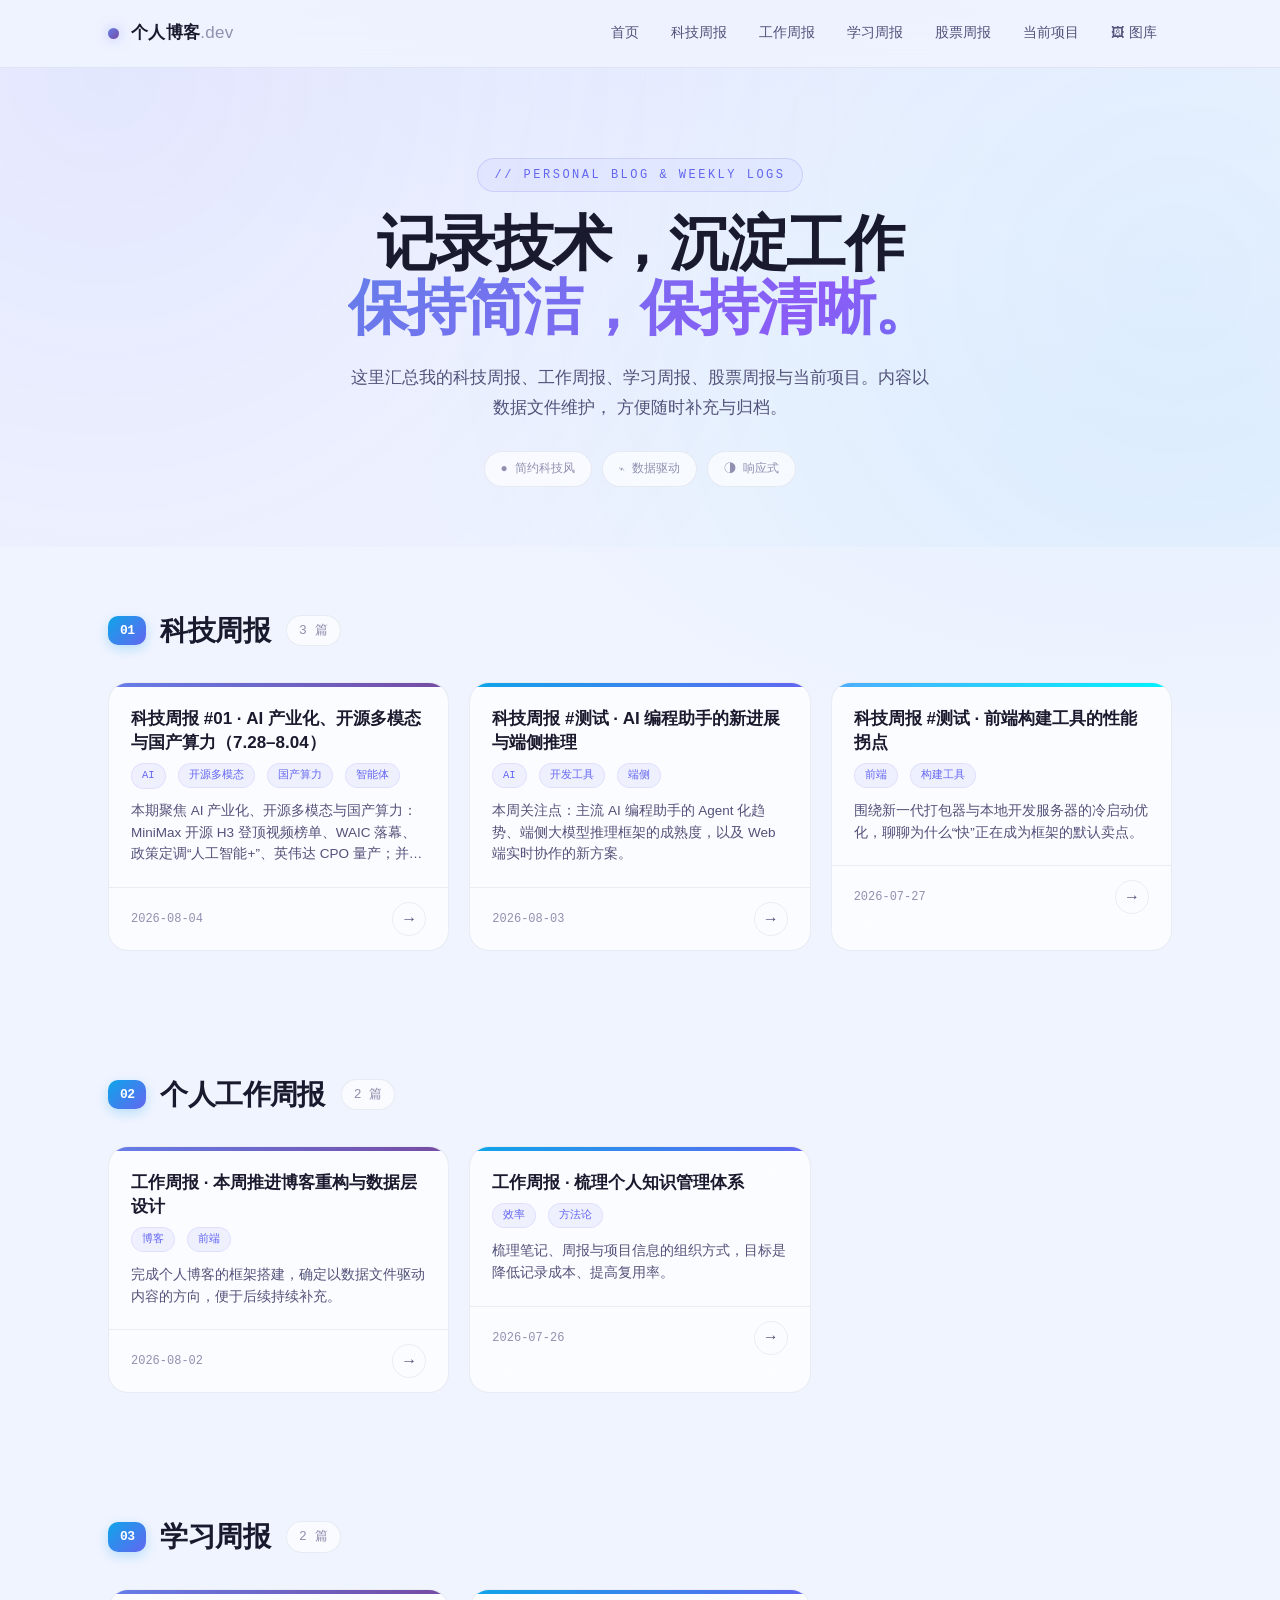
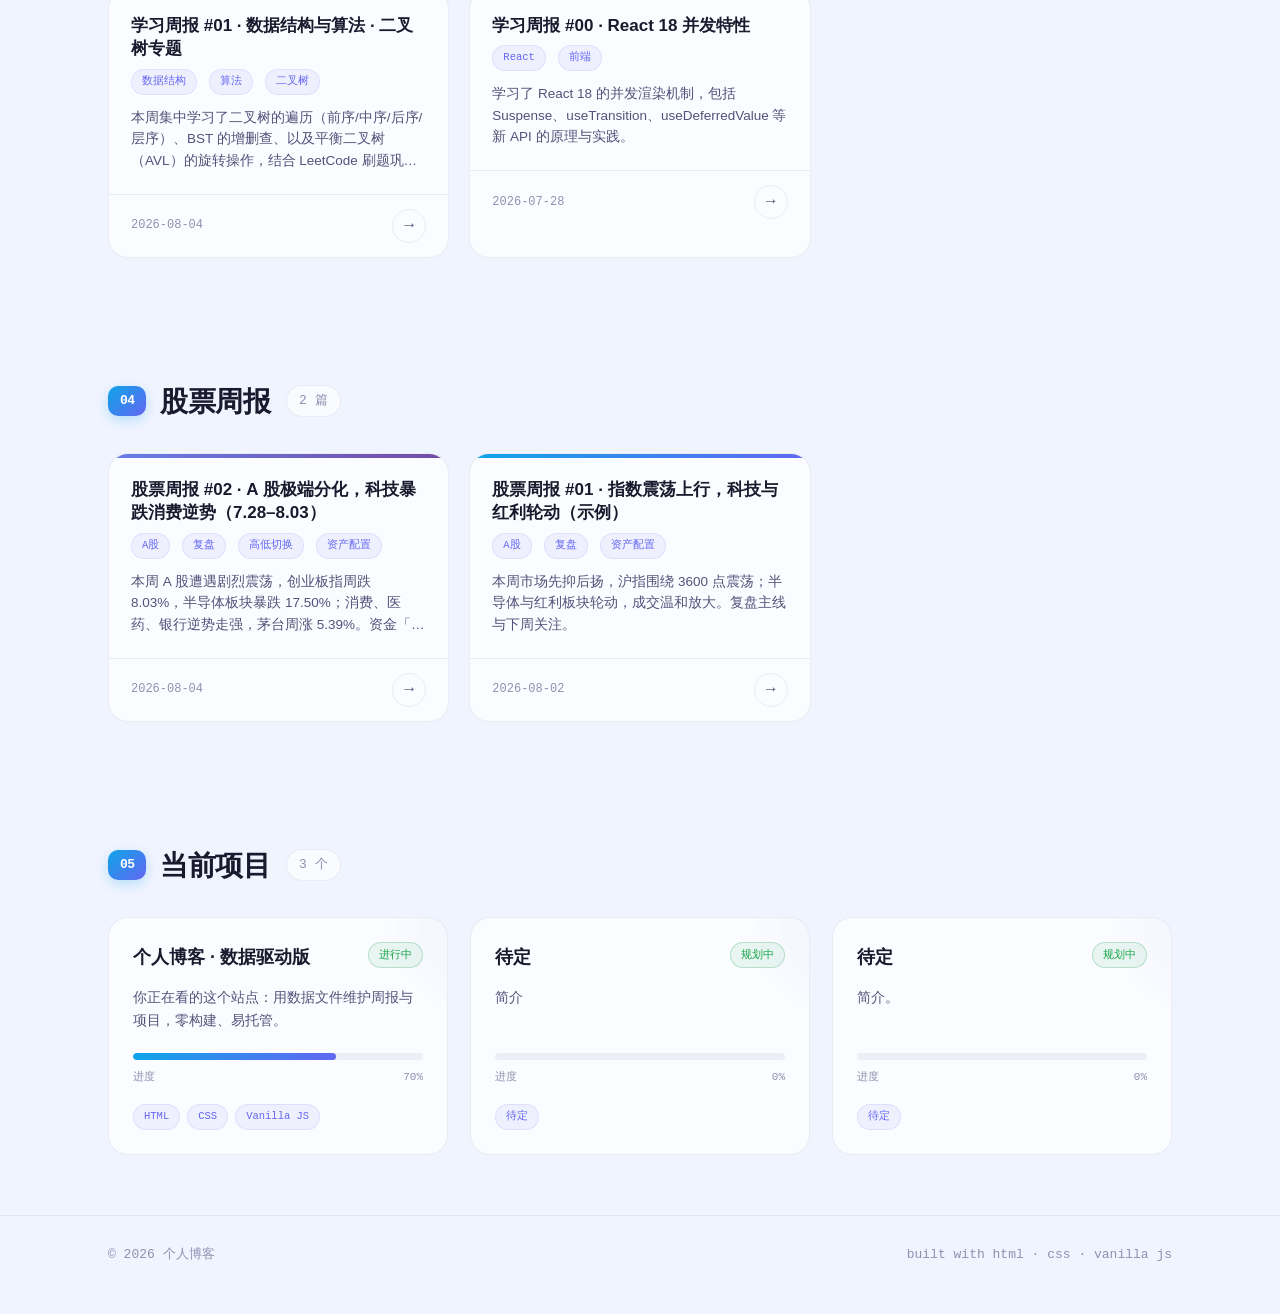
==== index.html @ 6f38f169 "v3: 亮色玻璃态 + 卡片网格展示 + 入场动画 + 渐变色条" ====
<!DOCTYPE html>
<html lang="zh-CN">
<head>
  <meta charset="UTF-8" />
  <meta name="viewport" content="width=device-width, initial-scale=1.0" />
  <title>个人博客 · 科技 / 工作 / 学习 / 股票周报 / 当前项目</title>
  <meta name="description" content="简约科技风个人博客：科技周报、工作周报、学习周报、股票周报与当前项目。" />
  <link rel="stylesheet" href="assets/css/style.css" />
</head>
<body>
  <canvas id="particles"></canvas>
  <!-- 导航 -->
  <nav class="nav">
    <div class="wrap">
      <a class="brand" href="index.html">
        <span class="dot"></span>
        <span>个人博客<span style="color:var(--text-3);font-weight:500">.dev</span></span>
      </a>
      <button class="nav-toggle" id="navToggle" aria-label="菜单">≡</button>
      <div class="nav-links" id="navLinks">
        <a href="#top">首页</a>
        <a href="#tech">科技周报</a>
        <a href="#work">工作周报</a>
        <a href="#study">学习周报</a>
        <a href="#stock">股票周报</a>
        <a href="#projects">当前项目</a>
        <a href="gallery.html">🖼 图库</a>
      </div>
    </div>
  </nav>

  <main id="top">
    <!-- Hero -->
    <header class="hero">
      <div class="wrap">
        <p class="eyebrow">// PERSONAL BLOG &amp; WEEKLY LOGS</p>
        <h1>记录技术，沉淀工作<br /><span class="grad">保持简洁，保持清晰。</span></h1>
        <p class="lede">
          这里汇总我的科技周报、工作周报、学习周报、股票周报与当前项目。内容以数据文件维护，
          方便随时补充与归档。
        </p>
        <div class="meta">
          <span>● 简约科技风</span>
          <span>⌁ 数据驱动</span>
          <span>◑ 响应式</span>
        </div>
      </div>
    </header>

    <!-- 科技周报 -->
    <section class="section" id="tech">
      <div class="wrap">
        <div class="section-head">
          <h2><span class="idx">01</span> 科技周报</h2>
          <span class="count" id="tech-count"></span>
        </div>
        <div class="report-grid" id="tech-grid"></div>
      </div>
    </section>

    <!-- 个人工作周报 -->
    <section class="section" id="work">
      <div class="wrap">
        <div class="section-head">
          <h2><span class="idx">02</span> 个人工作周报</h2>
          <span class="count" id="work-count"></span>
        </div>
        <div class="report-grid" id="work-grid"></div>
      </div>
    </section>

    <!-- 学习周报 -->
    <section class="section" id="study">
      <div class="wrap">
        <div class="section-head">
          <h2><span class="idx">03</span> 学习周报</h2>
          <span class="count" id="study-count"></span>
        </div>
        <div class="report-grid" id="study-grid"></div>
      </div>
    </section>

    <!-- 股票周报 -->
    <section class="section" id="stock">
      <div class="wrap">
        <div class="section-head">
          <h2><span class="idx">04</span> 股票周报</h2>
          <span class="count" id="stock-count"></span>
        </div>
        <div class="report-grid" id="stock-grid"></div>
      </div>
    </section>

    <!-- 当前项目 -->
    <section class="section" id="projects">
      <div class="wrap">
        <div class="section-head">
          <h2><span class="idx">05</span> 当前项目</h2>
          <span class="count" id="projects-count"></span>
        </div>
        <div class="project-grid" id="projects-grid"></div>
      </div>
    </section>
  </main>

  <footer class="footer">
    <div class="wrap">
      <span>© <span id="year"></span> 个人博客</span>
      <span>built with html · css · vanilla js</span>
    </div>
  </footer>

  <!-- 数据层（先于脚本加载，直接双击本文件也能运行） -->
  <script src="data/tech-weekly.js"></script>
  <script src="data/work-weekly.js"></script>
  <script src="data/study-weekly.js"></script>
  <script src="data/stock-weekly.js"></script>
  <script src="data/projects.js"></script>
  <script src="assets/js/core.js"></script>
  <script src="assets/js/home.js"></script>
  <script>
    document.getElementById("year").textContent = new Date().getFullYear();
  </script>
</body>
</html>
---- assets/css/style.css ----
/* ============================================================
   个人博客 v3 · 亮色玻璃态 + 卡片网格 + 丰富动效
   ============================================================ */
:root {
  --bg: #f0f4ff;
  --bg-2: #e8eef8;
  --surface: rgba(255,255,255,.65);
  --surface-hover: rgba(255,255,255,.9);
  --surface-card: rgba(255,255,255,.72);
  --border: rgba(148,163,184,.18);
  --border-strong: rgba(148,163,184,.35);
  --text: #1a1a2e;
  --text-2: #52527a;
  --text-3: #9090b0;
  --accent: #6366f1;
  --accent-2: #0ea5e9;
  --accent-3: #8b5cf6;
  --accent-soft: rgba(99,102,241,.08);
  --gradient-1: linear-gradient(135deg, #667eea 0%, #764ba2 100%);
  --gradient-2: linear-gradient(135deg, #0ea5e9 0%, #6366f1 100%);
  --gradient-3: linear-gradient(135deg, #f093fb 0%, #f5576c 100%);
  --gradient-4: linear-gradient(135deg, #4facfe 0%, #00f2fe 100%);
  --gradient-5: linear-gradient(135deg, #43e97b 0%, #38f9d7 100%);
  --radius: 20px;
  --radius-sm: 12px;
  --shadow: 0 2px 4px rgba(99,102,241,.04), 0 8px 24px rgba(99,102,241,.07);
  --shadow-hover: 0 8px 20px rgba(99,102,241,.12), 0 20px 48px rgba(99,102,241,.10);
  --maxw: 1120px;
  --nav-h: 68px;
  --font-sans: "Inter", -apple-system, BlinkMacSystemFont, "Segoe UI", Roboto, "PingFang SC", "Microsoft YaHei", sans-serif;
  --font-mono: "JetBrains Mono", "SF Mono", ui-monospace, Menlo, Consolas, monospace;
}

* { box-sizing: border-box; }
html { scroll-behavior: smooth; scroll-padding-top: calc(var(--nav-h) + 24px); }
body {
  margin: 0; font-family: var(--font-sans); color: var(--text);
  background: var(--bg); line-height: 1.68; -webkit-font-smoothing: antialiased;
  overflow-x: hidden;
  background-image:
    radial-gradient(ellipse 80% 50% at 50% -20%, rgba(99,102,241,.06), transparent),
    radial-gradient(ellipse 60% 40% at 90% 50%, rgba(14,165,233,.04), transparent);
  background-attachment: fixed;
}

#particles {
  position: fixed; top: 0; left: 0; width: 100%; height: 100%;
  pointer-events: none; z-index: 0;
}

a { color: var(--accent); text-decoration: none; }
a:hover { color: var(--accent-3); }

.wrap { max-width: var(--maxw); margin: 0 auto; padding: 0 28px; position: relative; z-index: 1; }

/* ==================== 导航 ==================== */
.nav {
  position: sticky; top: 0; z-index: 50; height: var(--nav-h);
  backdrop-filter: saturate(180%) blur(24px);
  background: rgba(240,244,255,.68); border-bottom: 1px solid var(--border);
}
.nav .wrap { height: 100%; display: flex; align-items: center; justify-content: space-between; gap: 16px; }
.brand {
  display: flex; align-items: center; gap: 12px; font-weight: 700;
  letter-spacing: .3px; color: var(--text); font-size: 17px;
}
.brand:hover { text-decoration: none; }
.brand .dot {
  width: 11px; height: 11px; border-radius: 50%;
  background: var(--gradient-1); box-shadow: 0 0 14px rgba(99,102,241,.4);
  animation: pulse-dot 2s ease-in-out infinite;
}
@keyframes pulse-dot { 0%,100%{opacity:1;transform:scale(1)} 50%{opacity:.5;transform:scale(1.6)} }

.nav-links { display: flex; gap: 2px; align-items: center; }
.nav-links a {
  color: var(--text-2); font-size: 13.5px; padding: 8px 15px;
  border-radius: 999px; text-decoration: none; transition: background .2s, color .2s;
}
.nav-links a:hover { background: var(--surface); color: var(--accent); }
.nav-links a.active { color: var(--accent-3); background: var(--accent-soft); }
.nav-toggle {
  display: none; border: 1px solid var(--border); background: var(--surface);
  border-radius: 10px; width: 40px; height: 36px;
  font-size: 18px; cursor: pointer; color: var(--text-2);
}

/* ==================== Hero ==================== */
.hero {
  padding: 90px 0 60px; position: relative; text-align: center; overflow: hidden;
}
.hero::before {
  content: ""; position: absolute; top: -40%; left: -20%; width: 140%; height: 140%;
  background:
    radial-gradient(circle at 20% 30%, rgba(99,102,241,.08), transparent 50%),
    radial-gradient(circle at 80% 60%, rgba(14,165,233,.06), transparent 50%);
  animation: float-bg 8s ease-in-out infinite alternate;
  pointer-events: none;
}
@keyframes float-bg {
  0% { transform: translate(0, 0) scale(1); }
  100% { transform: translate(30px, -20px) scale(1.05); }
}
.hero .eyebrow {
  font-family: var(--font-mono); font-size: 12px; color: var(--accent);
  letter-spacing: 2.5px; margin: 0 0 20px; display: inline-block;
  padding: 6px 16px; border: 1px solid rgba(99,102,241,.18);
  background: rgba(99,102,241,.05); border-radius: 999px;
}
.hero h1 {
  margin: 0; font-size: clamp(36px, 6.5vw, 60px); line-height: 1.06;
  letter-spacing: -1.5px; font-weight: 800;
}
.hero h1 .grad {
  background: linear-gradient(135deg, #667eea 0%, #8b5cf6 40%, #0ea5e9 100%);
  -webkit-background-clip: text; background-clip: text; color: transparent;
  background-size: 200% auto;
  animation: shimmer 4s linear infinite;
}
@keyframes shimmer { to { background-position: 200% center; } }
.hero p.lede {
  margin: 24px auto 0; max-width: 580px; color: var(--text-2);
  font-size: 17px; line-height: 1.75;
}
.hero .meta {
  margin-top: 28px; display: flex; flex-wrap: wrap; justify-content: center; gap: 10px;
  font-family: var(--font-mono); font-size: 12px; color: var(--text-3);
}
.hero .meta span {
  border: 1px solid var(--border); background: var(--surface);
  padding: 7px 16px; border-radius: 999px; backdrop-filter: blur(12px);
}

/* ==================== 区块标题 ==================== */
.section { padding: 60px 0; position: relative; }
.section-head {
  display: flex; align-items: center; gap: 16px; margin-bottom: 28px;
  flex-wrap: wrap;
}
.section-head h2 {
  margin: 0; font-size: 28px; letter-spacing: -.6px;
  display: flex; align-items: center; gap: 14px; font-weight: 750;
}
.section-head h2 .idx {
  font-family: var(--font-mono); font-size: 13px; color: #fff;
  background: var(--gradient-2); padding: 4px 12px; border-radius: 10px;
  box-shadow: 0 4px 12px rgba(14,165,233,.25);
}
.section-head .count {
  font-family: var(--font-mono); font-size: 13px; color: var(--text-3);
  padding: 4px 12px; background: var(--surface); border-radius: 999px;
  border: 1px solid var(--border);
}

/* ==================== 周报卡片网格 ==================== */
.report-grid {
  display: grid;
  grid-template-columns: repeat(auto-fill, minmax(320px, 1fr));
  gap: 20px;
}
.report-card {
  background: var(--surface-card); border: 1px solid var(--border);
  border-radius: var(--radius); overflow: hidden;
  cursor: pointer; position: relative;
  transition: all .35s cubic-bezier(.4,0,.2,1);
  backdrop-filter: blur(16px);
  animation: card-in .5s ease both;
}
@keyframes card-in {
  from { opacity: 0; transform: translateY(20px); }
  to { opacity: 1; transform: translateY(0); }
}
.report-card:nth-child(1) { animation-delay: 0s; }
.report-card:nth-child(2) { animation-delay: .08s; }
.report-card:nth-child(3) { animation-delay: .16s; }
.report-card:nth-child(4) { animation-delay: .24s; }
.report-card:nth-child(5) { animation-delay: .32s; }
.report-card:nth-child(6) { animation-delay: .40s; }

.report-card::before {
  content: ""; position: absolute; inset: 0; opacity: 0; transition: opacity .5s;
  background: radial-gradient(400px at var(--mx,50%) var(--my,50%), rgba(99,102,241,.07), transparent 70%);
  pointer-events: none; border-radius: var(--radius);
}
.report-card:hover::before { opacity: 1; }
.report-card:hover {
  border-color: var(--border-strong); box-shadow: var(--shadow-hover);
  transform: translateY(-4px) scale(1.01);
}
.report-card:nth-child(3n+1) .card-accent { background: var(--gradient-1); }
.report-card:nth-child(3n+2) .card-accent { background: var(--gradient-2); }
.report-card:nth-child(3n+3) .card-accent { background: var(--gradient-4); }

.card-accent {
  height: 4px; width: 100%;
}
.card-body {
  padding: 20px 22px 22px;
}
.card-body .rh-title {
  font-size: 17px; font-weight: 700; margin: 0 0 8px;
  color: var(--text); line-height: 1.4;
  display: -webkit-box; -webkit-line-clamp: 2; -webkit-box-orient: vertical;
  overflow: hidden;
}
.card-body .rh-meta {
  display: flex; flex-wrap: wrap; gap: 6px 12px;
  font-family: var(--font-mono); font-size: 11.5px; color: var(--text-3); margin-bottom: 12px;
}
.card-body .summary {
  color: var(--text-2); font-size: 13.5px; margin: 0;
  line-height: 1.6;
  display: -webkit-box; -webkit-line-clamp: 3; -webkit-box-orient: vertical;
  overflow: hidden;
}
.tag {
  font-family: var(--font-mono); font-size: 10.5px;
  color: var(--accent); background: var(--accent-soft);
  padding: 3px 10px; border-radius: 999px;
  border: 1px solid rgba(99,102,241,.12);
}
.up { color: #dc2626; font-weight: 600; }
.down { color: #16a34a; font-weight: 600; }

/* 卡片底部按钮 */
.card-footer {
  padding: 14px 22px; border-top: 1px solid var(--border);
  display: flex; justify-content: space-between; align-items: center;
}
.card-footer .date {
  font-family: var(--font-mono); font-size: 12px; color: var(--text-3);
}
.card-footer .arrow {
  width: 34px; height: 34px; border-radius: 50%;
  border: 1px solid var(--border);
  display: grid; place-items: center; color: var(--text-2);
  transition: all .25s; font-size: 16px;
}
.report-card:hover .arrow {
  background: var(--gradient-2); color: #fff; border-color: transparent;
  box-shadow: 0 4px 12px rgba(14,165,233,.3);
}

/* ==================== 按钮 ==================== */
.btn {
  display: inline-flex; align-items: center; gap: 7px; font-size: 13.5px;
  padding: 10px 18px; border-radius: 11px;
  border: 1px solid var(--border); background: var(--surface);
  color: var(--text); cursor: pointer; text-decoration: none;
  transition: all .25s; font-family: var(--font-sans);
  backdrop-filter: blur(10px);
}
.btn:hover { text-decoration: none; border-color: var(--border-strong); transform: translateY(-1px); }
.btn.primary {
  background: var(--gradient-2); color: #fff; border-color: transparent;
  box-shadow: 0 4px 16px rgba(14,165,233,.25);
}
.btn.primary:hover { box-shadow: 0 8px 28px rgba(14,165,233,.4); }
.btn.ghost:hover { background: var(--accent-soft); }
.empty {
  text-align: center; color: var(--text-3);
  border: 1px dashed var(--border); border-radius: var(--radius);
  padding: 48px 24px; font-family: var(--font-mono); font-size: 13px;
  backdrop-filter: blur(10px); background: var(--surface-card);
}

/* ==================== 当前项目 ==================== */
.project-grid {
  display: grid;
  grid-template-columns: repeat(auto-fill, minmax(300px, 1fr));
  gap: 22px;
}
.project-card {
  background: var(--surface-card); border: 1px solid var(--border);
  border-radius: var(--radius); padding: 24px;
  display: flex; flex-direction: column;
  transition: all .35s cubic-bezier(.4,0,.2,1);
  backdrop-filter: blur(16px); position: relative; overflow: hidden;
  animation: card-in .5s ease both;
}
.project-card:nth-child(1) { animation-delay: 0s; }
.project-card:nth-child(2) { animation-delay: .1s; }
.project-card:nth-child(3) { animation-delay: .2s; }
.project-card::after {
  content: ""; position: absolute; top: -40%; right: -40%;
  width: 200px; height: 200px;
  background: radial-gradient(circle, rgba(99,102,241,.06), transparent 70%);
  pointer-events: none;
}
.project-card:hover {
  border-color: var(--border-strong); box-shadow: var(--shadow-hover);
  transform: translateY(-4px);
}
.project-card h3 { margin: 0; font-size: 18px; position: relative; z-index: 1; }
.project-card .p-top {
  display: flex; align-items: flex-start; justify-content: space-between; gap: 12px;
}
.project-card .p-status {
  font-family: var(--font-mono); font-size: 11px; color: #16a34a;
  border: 1px solid rgba(22,163,74,.25); background: rgba(22,163,74,.08);
  padding: 3px 10px; border-radius: 999px; white-space: nowrap;
}
.project-card .p-desc { color: var(--text-2); font-size: 14px; margin: 14px 0 20px; flex: 1; }
.project-card .p-progress { margin-bottom: 18px; }
.project-card .p-progress .bar {
  height: 7px; border-radius: 999px; background: rgba(148,163,184,.15); overflow: hidden;
}
.project-card .p-progress .fill {
  height: 100%; border-radius: 999px;
  background: var(--gradient-2); transition: width 1s ease;
}
.project-card .p-progress .label {
  display: flex; justify-content: space-between;
  font-family: var(--font-mono); font-size: 11px; color: var(--text-3); margin-top: 8px;
}
.project-card .p-stack { display: flex; flex-wrap: wrap; gap: 7px; position: relative; z-index: 1; }

/* ==================== 详情页 ==================== */
.detail { padding: 40px 0 80px; }
.detail .back {
  font-family: var(--font-mono); font-size: 13px; color: var(--text-2);
  display: inline-flex; align-items: center; gap: 6px; margin-bottom: 28px;
}
.detail .back:hover { color: var(--accent); text-decoration: none; }
.detail .d-meta {
  font-family: var(--font-mono); font-size: 13px; color: var(--text-3);
  display: flex; flex-wrap: wrap; gap: 8px 16px; margin: 14px 0 8px;
}
.detail h1 { font-size: clamp(28px, 5vw, 40px); margin: 8px 0 0; letter-spacing: -.7px; font-weight: 800; }
.detail .d-tags { display: flex; gap: 8px; flex-wrap: wrap; margin: 18px 0 30px; }
.detail .content {
  background: var(--surface-card); border: 1px solid var(--border);
  border-radius: var(--radius); padding: 36px 40px; max-width: 800px;
  backdrop-filter: blur(16px);
}
.content h1, .content h2, .content h3 { letter-spacing: -.3px; line-height: 1.35; }
.content h2 { font-size: 23px; margin: 36px 0 14px; padding-bottom: 10px; border-bottom: 2px solid var(--border); }
.content h3 { font-size: 18px; margin: 26px 0 12px; }
.content p { margin: 14px 0; color: var(--text); }
.content ul, .content ol { margin: 14px 0; padding-left: 24px; color: var(--text); }
.content li { margin: 7px 0; }
.content code {
  font-family: var(--font-mono); font-size: .87em;
  background: rgba(99,102,241,.07); padding: 2px 8px; border-radius: 6px; color: #be185d;
}
.content pre {
  background: #1a1a2e; color: #e2e8f0; padding: 18px 20px;
  border-radius: var(--radius-sm); overflow: auto; font-size: 13px; line-height: 1.6;
  border: 1px solid var(--border);
}
.content pre code { background: none; color: inherit; padding: 0; }
.content blockquote {
  margin: 16px 0; padding: 12px 20px; border-left: 3px solid var(--accent-2);
  background: rgba(14,165,233,.05); color: var(--text-2);
  border-radius: 0 10px 10px 0;
}
.content table {
  width: 100%; border-collapse: collapse; margin: 16px 0; font-size: 14px;
  display: block; overflow-x: auto;
}
.content thead { border-bottom: 2px solid var(--border); }
.content th {
  text-align: left; padding: 10px 14px; font-weight: 600; color: var(--text);
  background: rgba(99,102,241,.04); white-space: nowrap;
}
.content th:first-child, .content td:first-child { padding-left: 20px; }
.content th:last-child,  .content td:last-child  { padding-right: 20px; }
.content td { padding: 9px 14px; border-bottom: 1px solid var(--border); color: var(--text-2); }
.content tr:last-child td { border-bottom: none; }
.content tbody tr:hover { background: rgba(99,102,241,.03); }
.content a { text-decoration: underline; }

/* ==================== 图库门禁 ==================== */
.gallery-gate {
  min-height: calc(100vh - var(--nav-h) - 100px);
  display: flex; align-items: center; justify-content: center; padding: 60px 20px;
}
.gate-box {
  background: var(--surface-card); border: 1px solid var(--border);
  border-radius: 24px; padding: 48px 40px; max-width: 420px; width: 100%;
  backdrop-filter: blur(24px); text-align: center;
  box-shadow: 0 24px 64px rgba(99,102,241,.08);
}
.gate-box h2 {
  font-size: 26px; margin: 0 0 8px; font-weight: 750;
  background: var(--gradient-1);
  -webkit-background-clip: text; background-clip: text; color: transparent;
}
.gate-box p.lede { color: var(--text-2); margin: 0 0 28px; font-size: 14px; }
.gate-box input[type=password] {
  width: 100%; padding: 15px 18px; font-size: 16px;
  border: 1px solid var(--border); border-radius: 14px;
  background: rgba(255,255,255,.5); color: var(--text);
  outline: none; font-family: var(--font-sans);
  transition: border-color .2s, box-shadow .2s;
}
.gate-box input[type=password]:focus {
  border-color: var(--accent-2);
  box-shadow: 0 0 0 4px rgba(14,165,233,.12);
}
.gate-box .btn { margin-top: 18px; width: 100%; justify-content: center; }
.gate-error { color: #dc2626; font-size: 13px; margin-top: 14px; min-height: 20px; }

/* ==================== 图库展示 ==================== */
.gallery-view { padding: 48px 0 80px; }
.gallery-view h2 {
  font-size: 30px; font-weight: 750; margin: 0 0 8px;
  background: var(--gradient-1);
  -webkit-background-clip: text; background-clip: text; color: transparent;
}
.gallery-view .sub { color: var(--text-3); margin: 0 0 34px; font-size: 14px; }
.gallery-grid {
  display: grid;
  grid-template-columns: repeat(auto-fill, minmax(220px, 1fr));
  gap: 18px;
}
.gallery-item {
  aspect-ratio: 1; overflow: hidden; border-radius: var(--radius);
  cursor: pointer; position: relative; border: 1px solid var(--border);
  transition: transform .35s cubic-bezier(.4,0,.2,1), box-shadow .35s;
  background: rgba(255,255,255,.3);
  animation: card-in .5s ease both;
}
.gallery-item:hover { transform: scale(1.04); box-shadow: 0 16px 48px rgba(99,102,241,.15); }
.gallery-item img {
  width: 100%; height: 100%; object-fit: cover; display: block;
  transition: transform .5s;
}
.gallery-item:hover img { transform: scale(1.12); }
.gallery-back { margin-bottom: 24px; }

/* Lightbox */
.lightbox {
  position: fixed; inset: 0; z-index: 999;
  background: rgba(0,0,0,.94); display: flex; align-items: center; justify-content: center;
  cursor: pointer; animation: lb-fade .2s ease; backdrop-filter: blur(8px);
}
@keyframes lb-fade { from{opacity:0} to{opacity:1} }
.lightbox img {
  max-width: 93vw; max-height: 92vh; border-radius: 14px;
  box-shadow: 0 30px 80px rgba(0,0,0,.7);
  animation: lb-zoom .3s ease;
}
@keyframes lb-zoom { from{transform:scale(.88);opacity:0} to{transform:scale(1);opacity:1} }
.lightbox-close {
  position: fixed; top: 20px; right: 26px; z-index: 1000;
  width: 46px; height: 46px; border-radius: 50%;
  border: 1px solid rgba(255,255,255,.2); background: rgba(0,0,0,.4);
  color: #fff; font-size: 20px; cursor: pointer;
  display: grid; place-items: center; transition: background .2s;
}
.lightbox-close:hover { background: rgba(255,255,255,.15); }

/* ==================== 页脚 ==================== */
.footer {
  border-top: 1px solid var(--border); padding: 28px 0 48px;
  color: var(--text-3); font-size: 13px; font-family: var(--font-mono);
}
.footer .wrap { display: flex; justify-content: space-between; flex-wrap: wrap; gap: 10px; }

/* ==================== 响应式 ==================== */
@media (max-width: 720px) {
  .nav-links {
    position: absolute; top: var(--nav-h); left: 0; right: 0;
    flex-direction: column; align-items: stretch; gap: 2px;
    background: rgba(240,244,255,.97); border-bottom: 1px solid var(--border);
    padding: 12px 18px; backdrop-filter: blur(24px); display: none;
  }
  .nav-links.open { display: flex; }
  .nav-links a { padding: 12px 14px; }
  .nav-toggle { display: block; }
  .hero { padding: 56px 0 36px; }
  .hero h1 { font-size: clamp(26px, 10vw, 34px); }
  .report-grid { grid-template-columns: 1fr; }
  .content { padding: 22px 18px; }
  .gate-box { padding: 34px 24px; }
  .gallery-grid { grid-template-columns: repeat(auto-fill, minmax(140px, 1fr)); gap: 10px; }
}

/* 滚动条 */
::-webkit-scrollbar { width: 6px; }
::-webkit-scrollbar-track { background: transparent; }
::-webkit-scrollbar-thumb { background: rgba(148,163,184,.25); border-radius: 999px; }
::-webkit-scrollbar-thumb:hover { background: rgba(148,163,184,.4); }
::selection { background: rgba(99,102,241,.2); color: var(--text); }
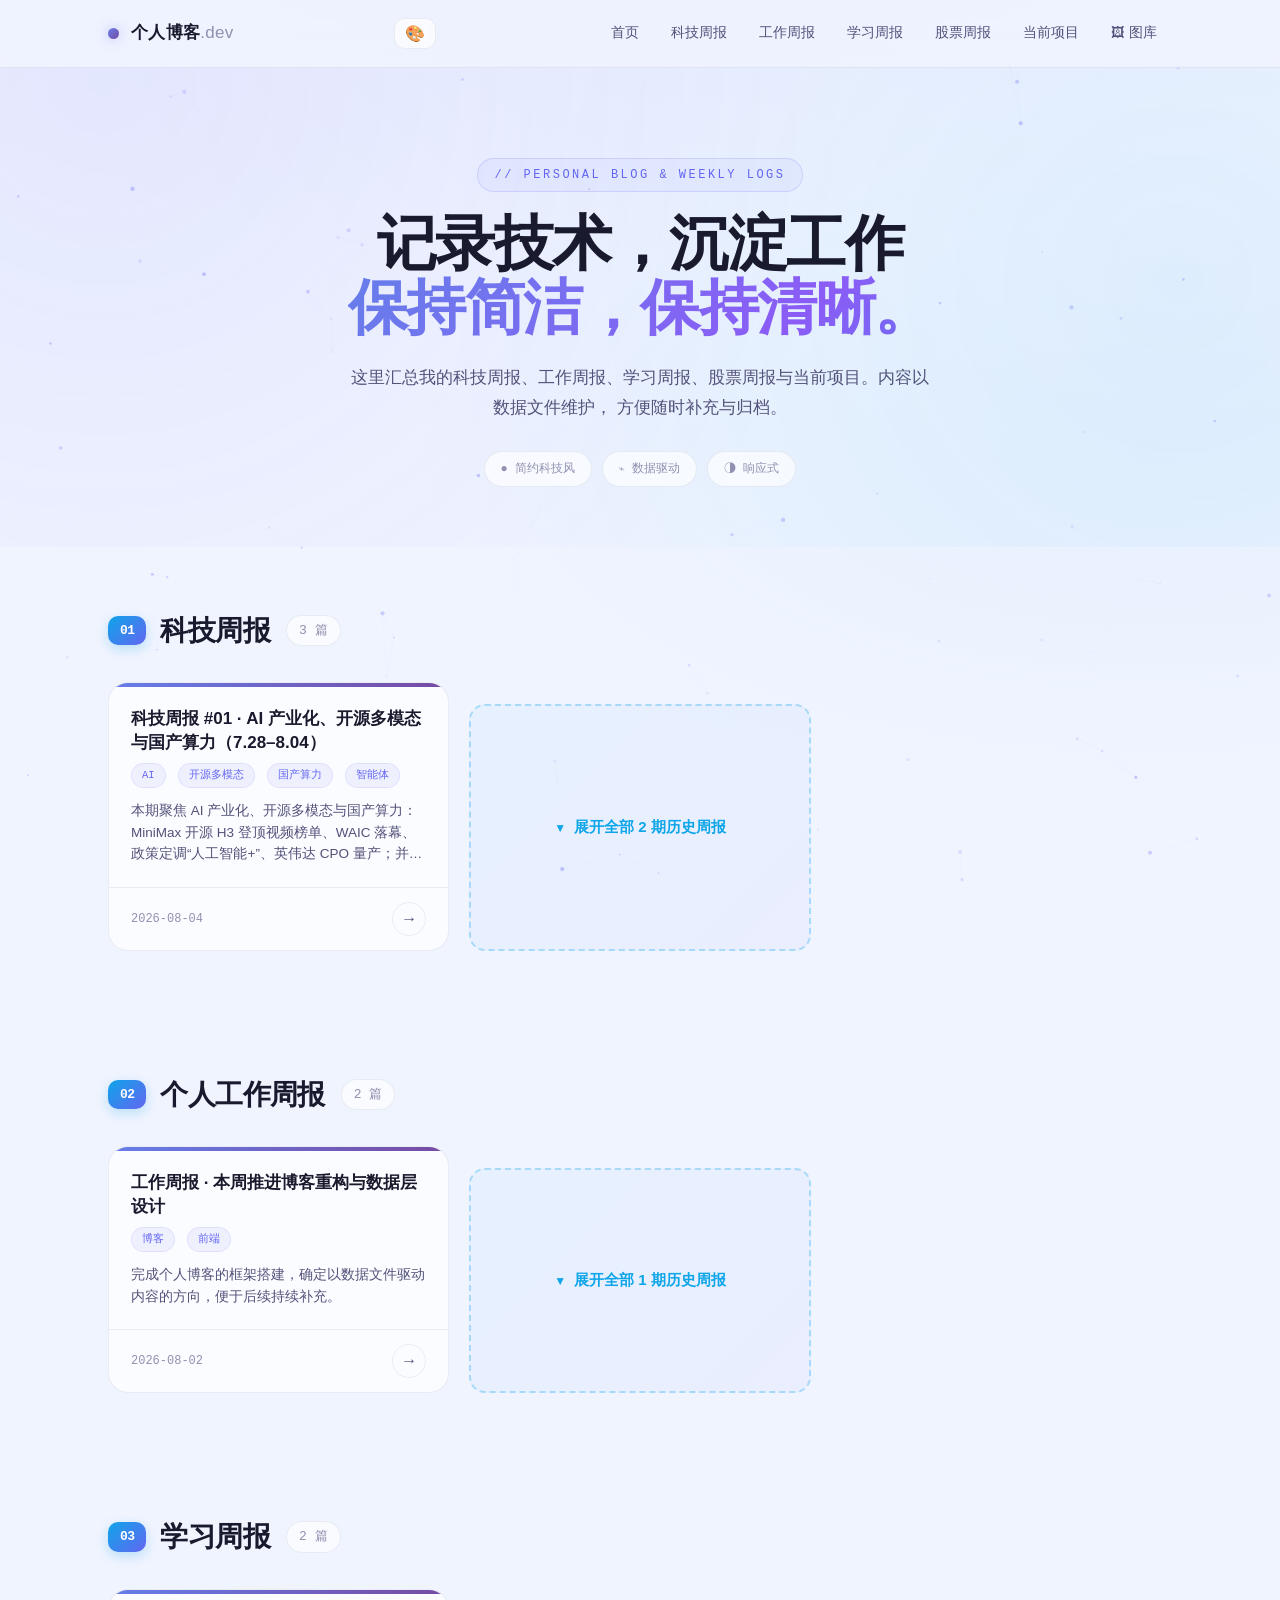
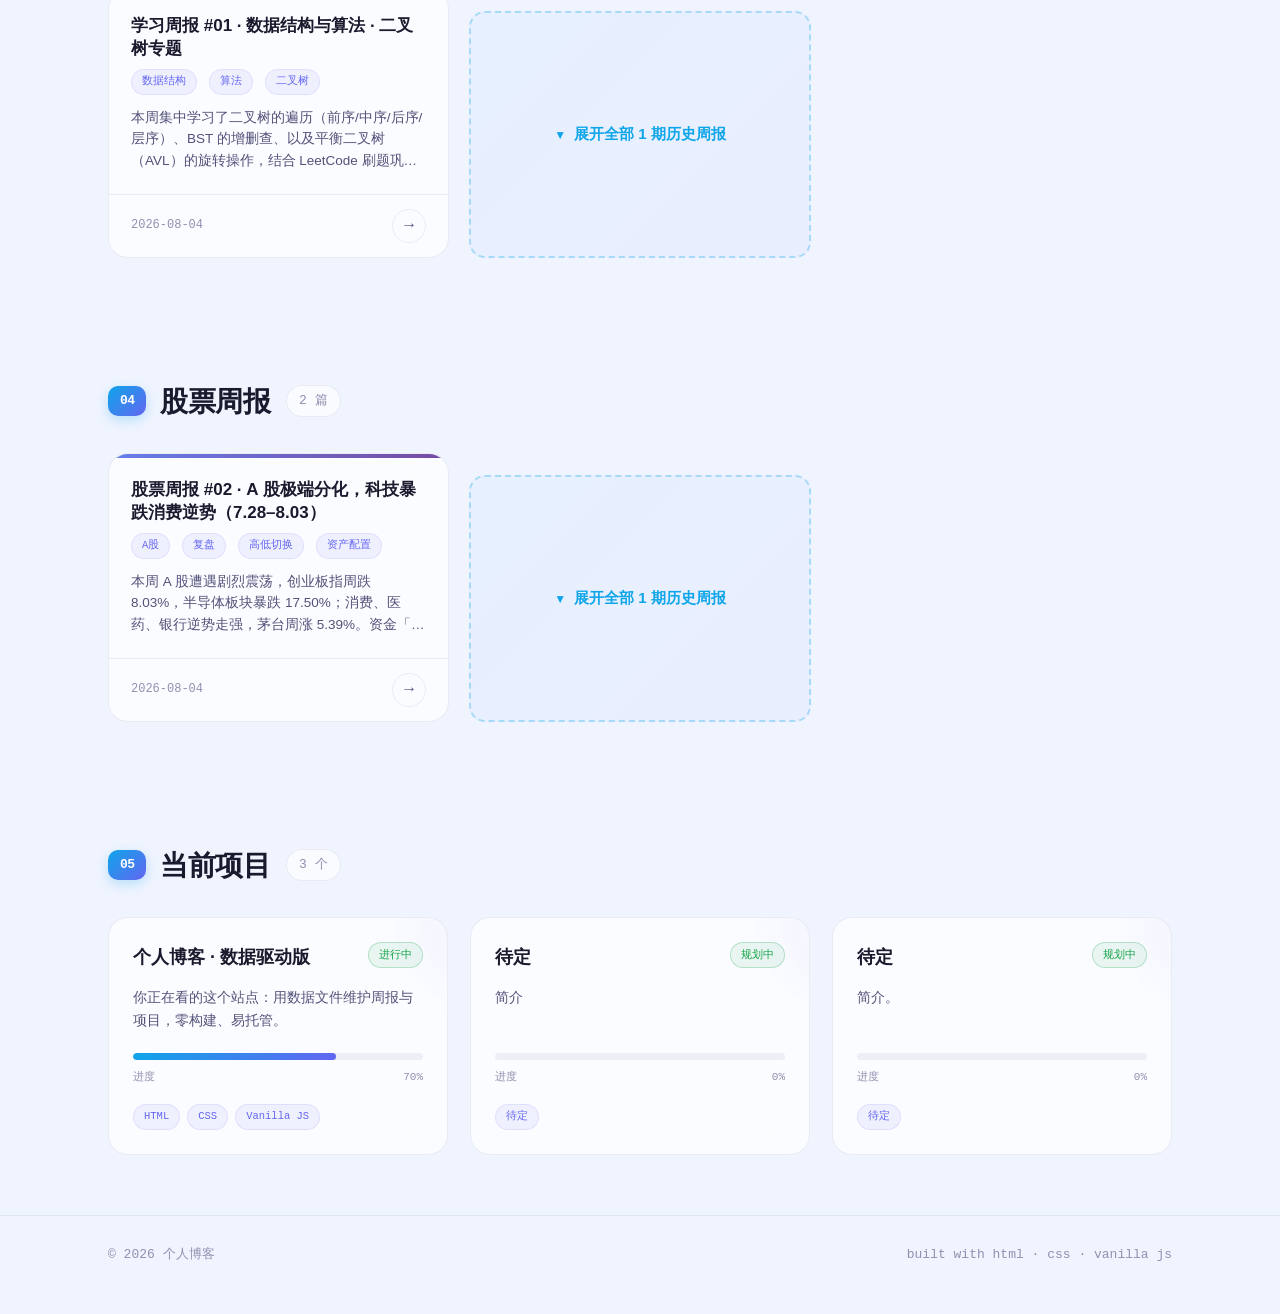
==== commit df9e3803: "新增新粗野主义风格切换：硬边框+撞色+直角+偏移阴影" ====
--- a/index.html
+++ b/index.html
@@ -16,6 +16,7 @@
         <span class="dot"></span>
         <span>个人博客<span style="color:var(--text-3);font-weight:500">.dev</span></span>
       </a>
+      <button class="style-toggle" id="styleToggle" title="切换风格" aria-label="切换风格">🎨</button>
       <button class="nav-toggle" id="navToggle" aria-label="菜单">≡</button>
       <div class="nav-links" id="navLinks">
         <a href="#top">首页</a>
--- a/assets/css/style.css
+++ b/assets/css/style.css
@@ -84,6 +84,13 @@
   border-radius: 10px; width: 40px; height: 36px;
   font-size: 18px; cursor: pointer; color: var(--text-2);
 }
+.style-toggle {
+  border: 1px solid var(--border); background: var(--surface);
+  border-radius: 10px; font-size: 16px; cursor: pointer;
+  padding: 5px 10px; transition: background .2s;
+  backdrop-filter: blur(10px);
+}
+.style-toggle:hover { background: var(--accent-soft); }
 
 /* ==================== Hero ==================== */
 .hero {
@@ -239,6 +246,37 @@
 .report-card:hover .arrow {
   background: var(--gradient-2); color: #fff; border-color: transparent;
   box-shadow: 0 4px 12px rgba(14,165,233,.3);
+}
+
+/* 折叠区域 */
+.report-fold {
+  display: none;
+  margin-top: 20px;
+}
+.report-grid.all-shown .report-fold {
+  display: grid;
+  grid-template-columns: repeat(auto-fill, minmax(320px, 1fr));
+  gap: 20px;
+}
+/* 折叠按钮 */
+.report-toggle {
+  display: block; width: 100%; margin-top: 22px;
+  padding: 16px; font-size: 15px; font-family: var(--font-sans); font-weight: 600;
+  border: 2px dashed rgba(14,165,233,.3); border-radius: 16px;
+  background: linear-gradient(135deg, rgba(14,165,233,.04), rgba(99,102,241,.04));
+  color: var(--accent-2); cursor: pointer;
+  transition: all .3s ease;
+  text-align: center;
+}
+.report-toggle:hover {
+  border-color: var(--accent-2);
+  background: linear-gradient(135deg, rgba(14,165,233,.1), rgba(99,102,241,.1));
+  box-shadow: 0 6px 24px rgba(14,165,233,.12);
+  transform: translateY(-2px);
+}
+.report-toggle .toggle-icon {
+  display: inline-block; margin-right: 8px; transition: transform .3s ease;
+  font-size: 12px; vertical-align: middle;
 }
 
 /* ==================== 按钮 ==================== */
@@ -409,24 +447,44 @@
   -webkit-background-clip: text; background-clip: text; color: transparent;
 }
 .gallery-view .sub { color: var(--text-3); margin: 0 0 34px; font-size: 14px; }
+
+/* 瀑布流列布局 — 全尺寸平铺 */
 .gallery-grid {
-  display: grid;
-  grid-template-columns: repeat(auto-fill, minmax(220px, 1fr));
-  gap: 18px;
+  columns: 3 280px;
+  column-gap: 18px;
 }
 .gallery-item {
-  aspect-ratio: 1; overflow: hidden; border-radius: var(--radius);
-  cursor: pointer; position: relative; border: 1px solid var(--border);
-  transition: transform .35s cubic-bezier(.4,0,.2,1), box-shadow .35s;
-  background: rgba(255,255,255,.3);
+  break-inside: avoid; margin-bottom: 18px;
+  cursor: pointer; position: relative; border-radius: var(--radius);
+  overflow: hidden; border: 1px solid var(--border);
+  background: rgba(255,255,255,.25);
   animation: card-in .5s ease both;
-}
-.gallery-item:hover { transform: scale(1.04); box-shadow: 0 16px 48px rgba(99,102,241,.15); }
+  transition: box-shadow .4s, transform .15s ease-out;
+  transform-style: preserve-3d;
+}
+.gallery-item::before {
+  content: ""; position: absolute; inset: 0; z-index: 1; border-radius: var(--radius);
+  background: radial-gradient(circle at var(--mx,50%) var(--my,50%), rgba(255,255,255,.15), transparent 60%);
+  opacity: 0; transition: opacity .3s; pointer-events: none;
+}
+.gallery-item:hover::before { opacity: 1; }
+.gallery-item:hover {
+  box-shadow: 0 20px 60px rgba(99,102,241,.2);
+}
 .gallery-item img {
-  width: 100%; height: 100%; object-fit: cover; display: block;
-  transition: transform .5s;
-}
-.gallery-item:hover img { transform: scale(1.12); }
+  width: 100%; height: auto; display: block;
+  transition: transform .6s cubic-bezier(.2,1,.3,1), filter .4s;
+  filter: brightness(.95);
+  border-radius: var(--radius);
+}
+.gallery-item:hover img {
+  transform: scale(1.06); filter: brightness(1.05);
+}
+.gallery-item.broken {
+  min-height: 120px;
+  display: flex; align-items: center; justify-content: center;
+  font-size: 28px; color: var(--text-3);
+}
 .gallery-back { margin-bottom: 24px; }
 
 /* Lightbox */
@@ -472,9 +530,10 @@
   .hero { padding: 56px 0 36px; }
   .hero h1 { font-size: clamp(26px, 10vw, 34px); }
   .report-grid { grid-template-columns: 1fr; }
+  .report-grid.all-shown .report-fold { grid-template-columns: 1fr; }
   .content { padding: 22px 18px; }
   .gate-box { padding: 34px 24px; }
-  .gallery-grid { grid-template-columns: repeat(auto-fill, minmax(140px, 1fr)); gap: 10px; }
+  .gallery-grid { columns: 2 140px; column-gap: 10px; }
 }
 
 /* 滚动条 */
@@ -482,4 +541,212 @@
 ::-webkit-scrollbar-track { background: transparent; }
 ::-webkit-scrollbar-thumb { background: rgba(148,163,184,.25); border-radius: 999px; }
 ::-webkit-scrollbar-thumb:hover { background: rgba(148,163,184,.4); }
+
+/* ============================================================
+   新粗野主义 Neo-Brutalism 风格覆盖
+   硬边框 · 偏移阴影 · 高饱和撞色 · 直角 · 粗体
+   ============================================================ */
+.neo-brutalist {
+  --bg: #fffbe6;
+  --bg-2: #fff3cd;
+  --surface: #ffffff;
+  --surface-hover: #fff9db;
+  --surface-card: #ffffff;
+  --border: #000;
+  --border-strong: #000;
+  --text: #111;
+  --text-2: #333;
+  --text-3: #666;
+  --accent: #ff4757;
+  --accent-2: #2ed573;
+  --accent-3: #ffa502;
+  --accent-soft: #ffebb0;
+  --gradient-1: #ff4757;
+  --gradient-2: #1e90ff;
+  --gradient-3: #ffa502;
+  --gradient-4: #2ed573;
+  --gradient-5: #e056a0;
+  --radius: 0;
+  --radius-sm: 0;
+  --shadow: 4px 4px 0 #000;
+  --shadow-hover: 6px 6px 0 #000;
+  --font-sans: "Lexend", "Inter", -apple-system, BlinkMacSystemFont, "Segoe UI", Roboto, "PingFang SC", "Microsoft YaHei", sans-serif;
+}
+.neo-brutalist body {
+  background: #fffbe6;
+  background-image:
+    linear-gradient(rgba(0,0,0,.03) 1px, transparent 1px),
+    linear-gradient(90deg, rgba(0,0,0,.03) 1px, transparent 1px);
+  background-size: 28px 28px;
+  background-attachment: scroll;
+}
+.neo-brutalist .nav {
+  background: #ffd32a; border-bottom: 4px solid #000;
+  backdrop-filter: none; box-shadow: none;
+}
+.neo-brutalist .brand { color: #000; font-size: 18px; }
+.neo-brutalist .brand .dot { background: #ff4757; box-shadow: 3px 3px 0 #000; animation: none; }
+.neo-brutalist .nav-links a {
+  color: #000; font-weight: 700; border: 2px solid transparent;
+  border-radius: 0; transition: all .15s;
+}
+.neo-brutalist .nav-links a:hover {
+  background: #000; color: #ffd32a; border-color: #000;
+}
+.neo-brutalist .hero {
+  padding: 80px 0 50px;
+}
+.neo-brutalist .hero::before { display: none; }
+.neo-brutalist .hero .eyebrow {
+  background: #ff4757; color: #fff; border: 3px solid #000;
+  font-weight: 700; letter-spacing: 1px; border-radius: 0;
+}
+.neo-brutalist .hero h1 .grad {
+  background: none; -webkit-text-fill-color: #000; color: #000;
+  animation: none;
+}
+.neo-brutalist .hero .meta span {
+  border: 2px solid #000; background: #fff; border-radius: 0;
+  font-weight: 700;
+}
+.neo-brutalist .section-head h2 .idx {
+  background: #1e90ff; color: #fff; border: 3px solid #000;
+  border-radius: 0; box-shadow: 3px 3px 0 #000;
+}
+.neo-brutalist .section-head .count {
+  border: 2px solid #000; background: #ffd32a; border-radius: 0;
+  font-weight: 700; padding: 4px 14px;
+}
+.neo-brutalist .report-card {
+  border: 3px solid #000; box-shadow: 4px 4px 0 #000;
+  border-radius: 0; backdrop-filter: none;
+  transition: transform .15s, box-shadow .15s;
+}
+.neo-brutalist .report-card:hover {
+  transform: translate(-2px, -2px);
+  box-shadow: 8px 8px 0 #000;
+}
+.neo-brutalist .report-card::before { display: none; }
+.neo-brutalist .card-accent { height: 6px; }
+.neo-brutalist .card-body { padding: 18px 20px 20px; }
+.neo-brutalist .card-footer { border-top: 3px solid #000; }
+.neo-brutalist .card-footer .arrow {
+  border: 2px solid #000; border-radius: 0;
+  background: #ffd32a; color: #000; font-weight: 700;
+}
+.neo-brutalist .report-card:hover .arrow {
+  background: #ff4757; color: #fff;
+  box-shadow: 2px 2px 0 #000;
+}
+.neo-brutalist .tag {
+  border: 2px solid #000; border-radius: 0;
+  background: #fff; color: #000; font-weight: 700;
+}
+.neo-brutalist .report-toggle {
+  border: 3px solid #000; border-radius: 0;
+  background: #ffd32a; color: #000; font-weight: 700;
+  box-shadow: 4px 4px 0 #000;
+  font-size: 16px;
+}
+.neo-brutalist .report-toggle:hover {
+  background: #1e90ff; color: #fff;
+  box-shadow: 6px 6px 0 #000; transform: translate(-2px,-2px);
+}
+.neo-brutalist .btn {
+  border: 3px solid #000; border-radius: 0; font-weight: 700;
+  backdrop-filter: none;
+}
+.neo-brutalist .btn.primary {
+  background: #ff4757; color: #fff;
+  box-shadow: 4px 4px 0 #000;
+}
+.neo-brutalist .btn.primary:hover {
+  background: #ff6b81; box-shadow: 6px 6px 0 #000;
+  transform: translate(-2px,-2px);
+}
+.neo-brutalist .btn.ghost { background: #fff; }
+.neo-brutalist .project-card {
+  border: 3px solid #000; box-shadow: 4px 4px 0 #000;
+  border-radius: 0; backdrop-filter: none;
+}
+.neo-brutalist .project-card:hover {
+  transform: translate(-2px,-2px); box-shadow: 8px 8px 0 #000;
+}
+.neo-brutalist .project-card::after { display: none; }
+.neo-brutalist .project-card .p-progress .bar {
+  border: 2px solid #000; border-radius: 0; background: #fff;
+  height: 10px;
+}
+.neo-brutalist .project-card .p-progress .fill {
+  background: #1e90ff; border-radius: 0;
+}
+.neo-brutalist .detail .content {
+  border: 3px solid #000; box-shadow: 4px 4px 0 #000;
+  border-radius: 0; backdrop-filter: none;
+}
+.neo-brutalist .content h2 {
+  border-bottom: 3px solid #000; font-size: 24px;
+}
+.neo-brutalist .content blockquote {
+  border-left: 4px solid #000; background: #ffd32a;
+  border-radius: 0; color: #000; font-weight: 600;
+}
+.neo-brutalist .content code {
+  background: #000; color: #ffd32a; border-radius: 0;
+}
+.neo-brutalist .content pre {
+  border: 3px solid #000; border-radius: 0; background: #111;
+}
+.neo-brutalist .content table { border: 3px solid #000; }
+.neo-brutalist .content th {
+  background: #ffd32a; color: #000; font-weight: 700;
+}
+.neo-brutalist .gate-box {
+  border: 3px solid #000; box-shadow: 6px 6px 0 #000;
+  border-radius: 0; backdrop-filter: none;
+}
+.neo-brutalist .gate-box input[type=password] {
+  border: 3px solid #000; border-radius: 0;
+}
+.neo-brutalist .gate-box input[type=password]:focus {
+  box-shadow: 4px 4px 0 #000; border-color: #000;
+}
+.neo-brutalist .gallery-item {
+  border: 3px solid #000; border-radius: 0;
+  background: #fff; box-shadow: 4px 4px 0 #000;
+}
+.neo-brutalist .gallery-item:hover {
+  box-shadow: 8px 8px 0 #000; transform: translate(-2px,-2px);
+}
+.neo-brutalist .gallery-item img { border-radius: 0; }
+.neo-brutalist .gallery-item::before { display: none; }
+.neo-brutalist .lightbox-close {
+  border: 3px solid #000; border-radius: 0;
+  background: #ffd32a; color: #000; font-weight: 700;
+}
+.neo-brutalist .footer { border-top: 3px solid #000; }
+.neo-brutalist .style-toggle {
+  border: 2px solid #000; background: #000; color: #fff;
+  border-radius: 0; font-size: 16px; cursor: pointer;
+  padding: 4px 10px; transition: all .15s;
+  font-weight: 700;
+}
+.neo-brutalist .style-toggle:hover {
+  background: #ffd32a; color: #000;
+}
+.neo-brutalist .nav-toggle {
+  border: 2px solid #000; border-radius: 0;
+  background: #fff;
+}
+.neo-brutalist .empty {
+  border: 3px dashed #000; border-radius: 0;
+  color: #000;
+}
+/* 移动端适配 */
+@media (max-width: 720px) {
+  .neo-brutalist .nav-links {
+    background: #ffd32a; border-bottom: 4px solid #000;
+    backdrop-filter: none;
+  }
+}
 ::selection { background: rgba(99,102,241,.2); color: var(--text); }
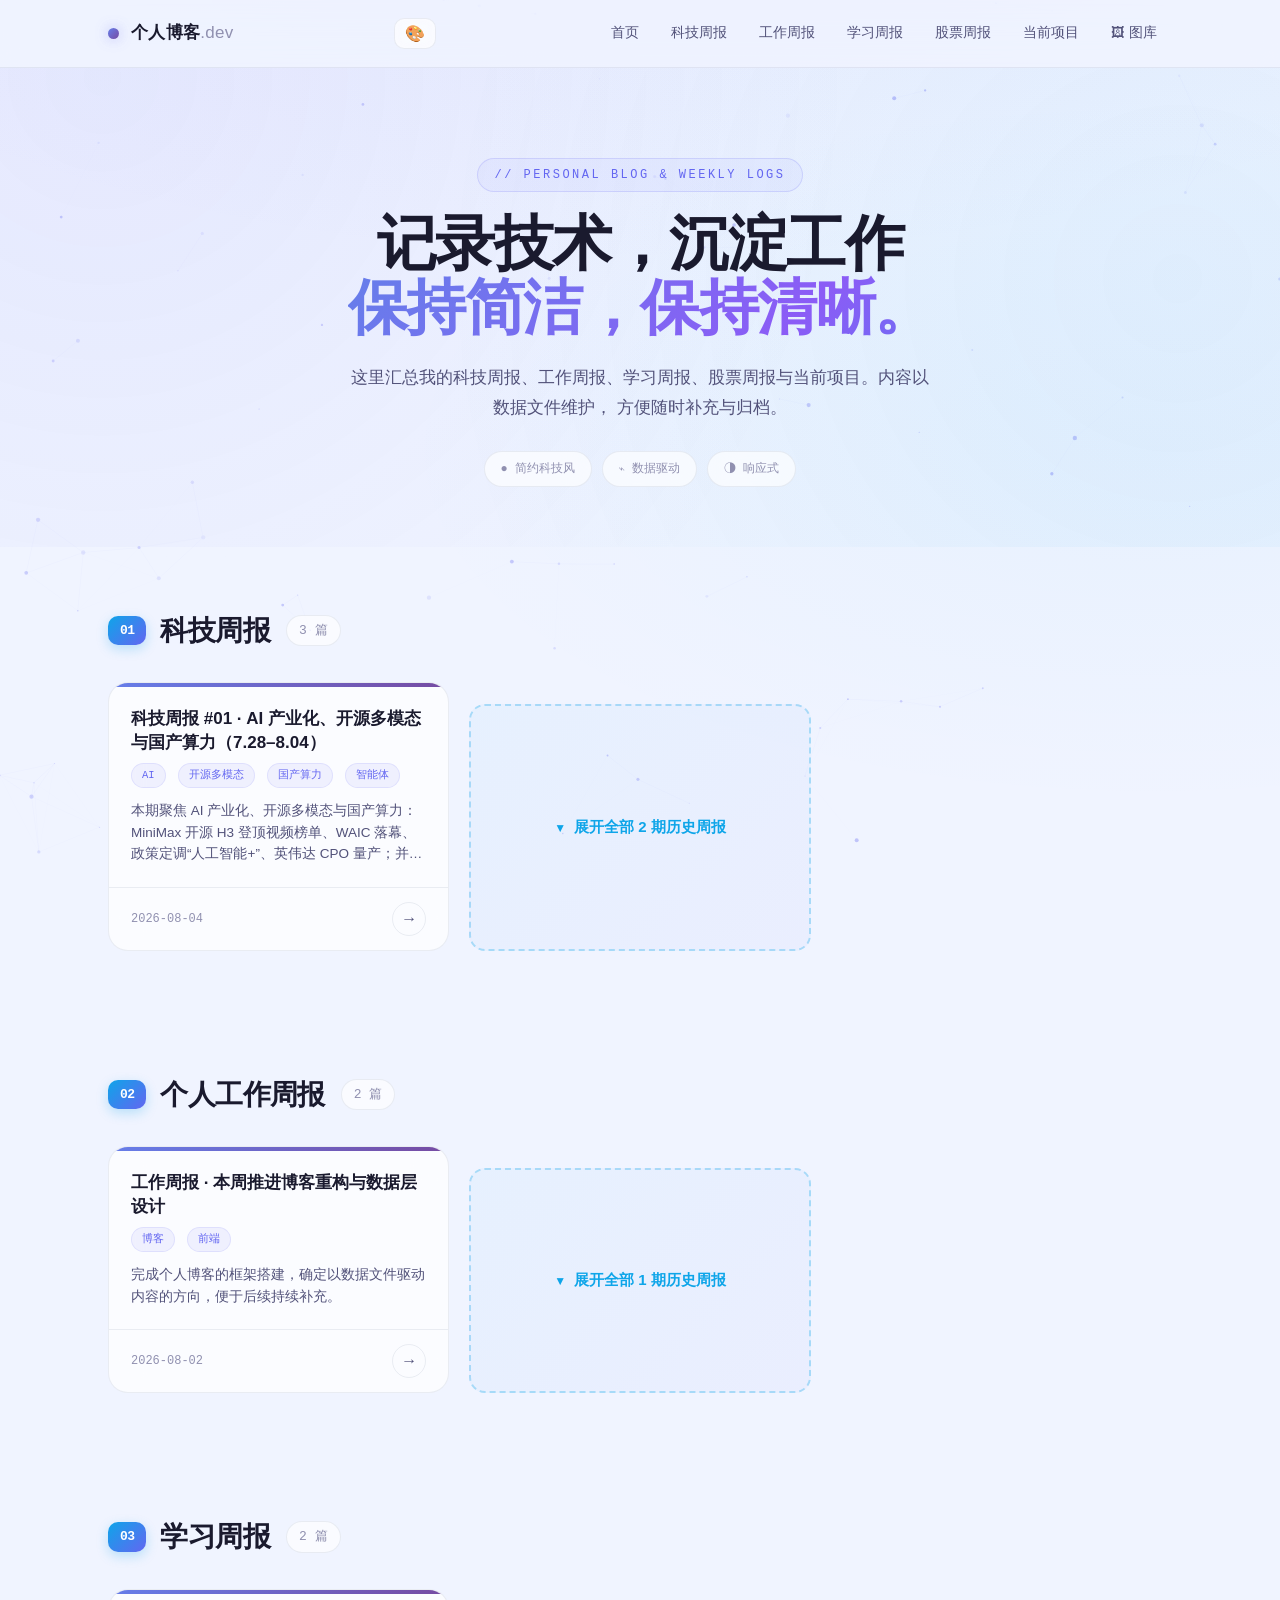
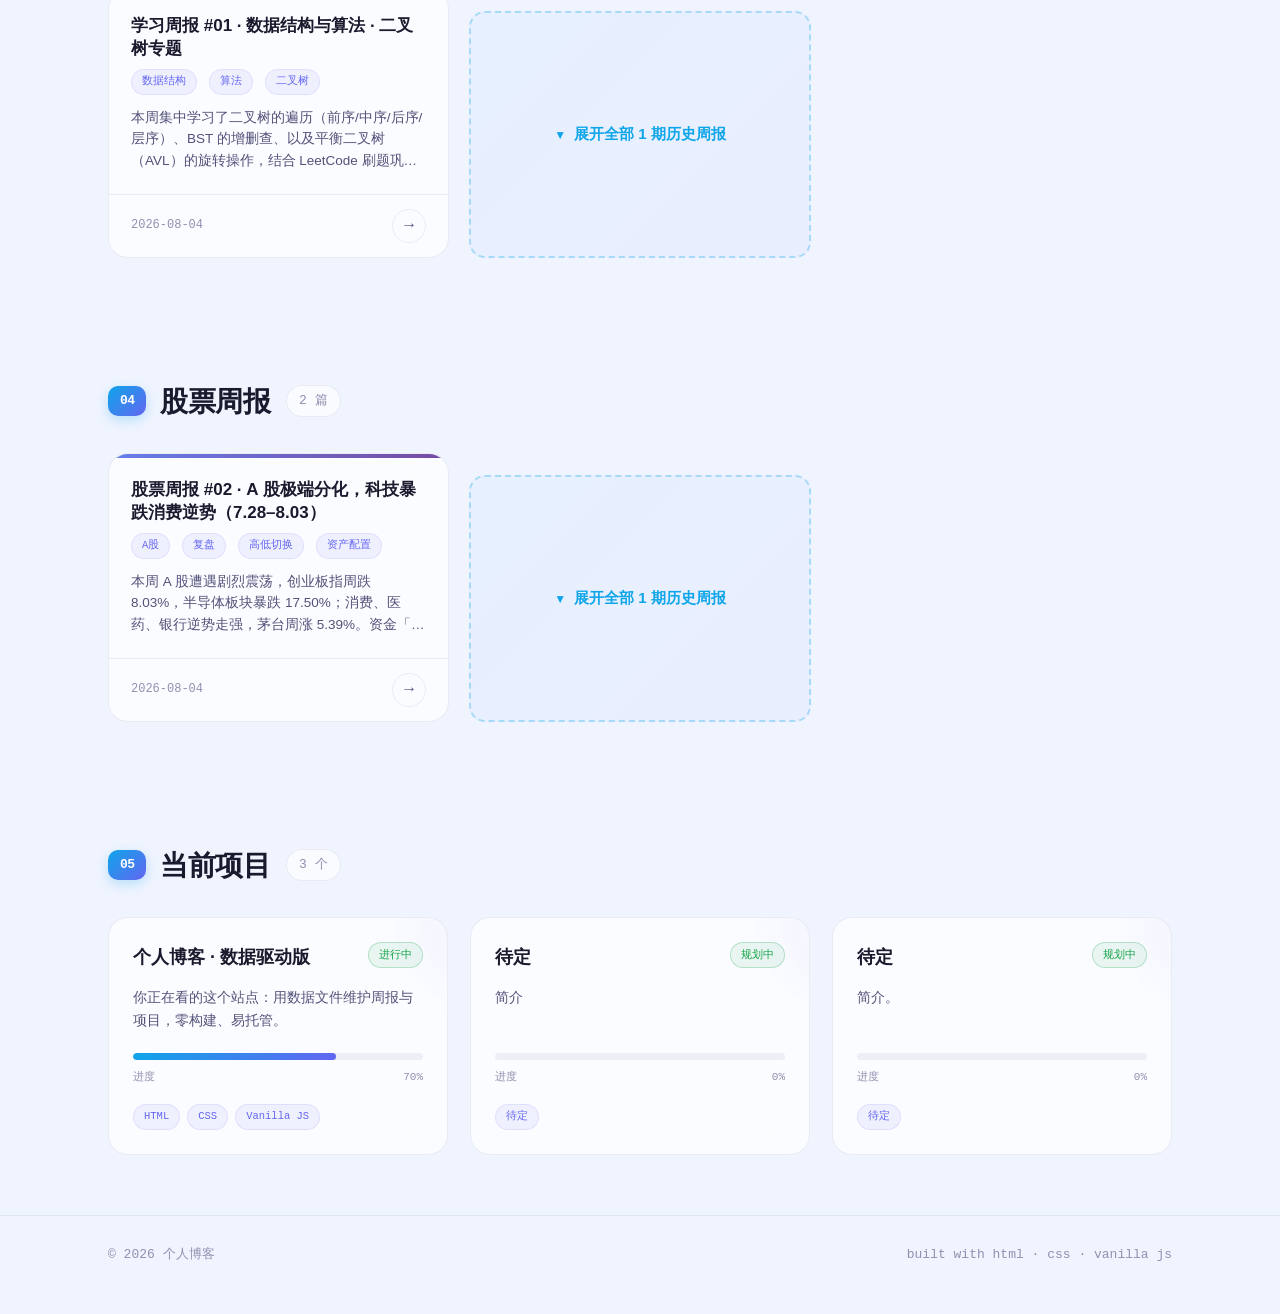
==== commit c5a89b0a: "新粗野主义2.0：不对称布局+旋转卡片+超大序号+弹跳动画+关闭粒子" ====
--- a/index.html
+++ b/index.html
@@ -51,7 +51,7 @@
     <!-- 科技周报 -->
     <section class="section" id="tech">
       <div class="wrap">
-        <div class="section-head">
+        <div class="section-head" data-num="01">
           <h2><span class="idx">01</span> 科技周报</h2>
           <span class="count" id="tech-count"></span>
         </div>
@@ -62,7 +62,7 @@
     <!-- 个人工作周报 -->
     <section class="section" id="work">
       <div class="wrap">
-        <div class="section-head">
+        <div class="section-head" data-num="02">
           <h2><span class="idx">02</span> 个人工作周报</h2>
           <span class="count" id="work-count"></span>
         </div>
@@ -73,7 +73,7 @@
     <!-- 学习周报 -->
     <section class="section" id="study">
       <div class="wrap">
-        <div class="section-head">
+        <div class="section-head" data-num="03">
           <h2><span class="idx">03</span> 学习周报</h2>
           <span class="count" id="study-count"></span>
         </div>
@@ -84,7 +84,7 @@
     <!-- 股票周报 -->
     <section class="section" id="stock">
       <div class="wrap">
-        <div class="section-head">
+        <div class="section-head" data-num="04">
           <h2><span class="idx">04</span> 股票周报</h2>
           <span class="count" id="stock-count"></span>
         </div>
@@ -95,7 +95,7 @@
     <!-- 当前项目 -->
     <section class="section" id="projects">
       <div class="wrap">
-        <div class="section-head">
+        <div class="section-head" data-num="05">
           <h2><span class="idx">05</span> 当前项目</h2>
           <span class="count" id="projects-count"></span>
         </div>
--- a/assets/css/style.css
+++ b/assets/css/style.css
@@ -544,209 +544,417 @@
 
 /* ============================================================
    新粗野主义 Neo-Brutalism 风格覆盖
-   硬边框 · 偏移阴影 · 高饱和撞色 · 直角 · 粗体
+   不对称布局 · 元素重叠 · 旋转倾斜 · 硬阴影 · 疯狂动效
    ============================================================ */
 .neo-brutalist {
-  --bg: #fffbe6;
-  --bg-2: #fff3cd;
+  --bg: #fef9e7;
+  --bg-2: #fdebd0;
   --surface: #ffffff;
-  --surface-hover: #fff9db;
-  --surface-card: #ffffff;
+  --surface-hover: #fff5cc;
+  --surface-card: #fff;
   --border: #000;
   --border-strong: #000;
   --text: #111;
   --text-2: #333;
-  --text-3: #666;
-  --accent: #ff4757;
-  --accent-2: #2ed573;
-  --accent-3: #ffa502;
-  --accent-soft: #ffebb0;
-  --gradient-1: #ff4757;
-  --gradient-2: #1e90ff;
-  --gradient-3: #ffa502;
-  --gradient-4: #2ed573;
-  --gradient-5: #e056a0;
+  --text-3: #555;
+  --accent: #ff2d55;
+  --accent-2: #00c853;
+  --accent-3: #ff9100;
+  --accent-soft: #fff3cd;
+  --gradient-1: #ff2d55;
+  --gradient-2: #007aff;
+  --gradient-3: #ff9100;
+  --gradient-4: #00c853;
+  --gradient-5: #af52de;
   --radius: 0;
   --radius-sm: 0;
-  --shadow: 4px 4px 0 #000;
-  --shadow-hover: 6px 6px 0 #000;
+  --shadow: 5px 5px 0 #000;
+  --shadow-hover: 8px 8px 0 #000;
+  --maxw: 1140px;
   --font-sans: "Lexend", "Inter", -apple-system, BlinkMacSystemFont, "Segoe UI", Roboto, "PingFang SC", "Microsoft YaHei", sans-serif;
 }
+/* ====== 全局切换动画 ====== */
 .neo-brutalist body {
-  background: #fffbe6;
+  background: #fef9e7;
   background-image:
-    linear-gradient(rgba(0,0,0,.03) 1px, transparent 1px),
-    linear-gradient(90deg, rgba(0,0,0,.03) 1px, transparent 1px);
-  background-size: 28px 28px;
-  background-attachment: scroll;
-}
+    linear-gradient(rgba(0,0,0,.04) 1px, transparent 1px),
+    linear-gradient(90deg, rgba(0,0,0,.04) 1px, transparent 1px);
+  background-size: 32px 32px;
+  animation: nb-body-in .4s ease;
+}
+@keyframes nb-body-in { from{filter:grayscale(1) blur(4px);opacity:.5} to{filter:none;opacity:1} }
+
+/* ====== 导航：黑底黄字通栏 ====== */
 .neo-brutalist .nav {
-  background: #ffd32a; border-bottom: 4px solid #000;
-  backdrop-filter: none; box-shadow: none;
-}
-.neo-brutalist .brand { color: #000; font-size: 18px; }
-.neo-brutalist .brand .dot { background: #ff4757; box-shadow: 3px 3px 0 #000; animation: none; }
+  background: #000; border-bottom: 5px solid #ff6b00;
+  backdrop-filter: none; box-shadow: none; height: auto;
+  padding: 6px 0; overflow: visible;
+}
+.neo-brutalist .nav .wrap {
+  flex-wrap: wrap; justify-content: flex-start; gap: 8px 20px;
+}
+.neo-brutalist .brand {
+  color: #ffd32a; font-size: 20px; font-weight: 900;
+  text-transform: uppercase; letter-spacing: 1px;
+  transform: rotate(-1deg);
+  animation: nb-wiggle 3s ease-in-out infinite;
+}
+@keyframes nb-wiggle { 0%,100%{transform:rotate(-1deg)} 50%{transform:rotate(1deg)} }
+.neo-brutalist .brand .dot {
+  background: #ff2d55; width: 14px; height: 14px;
+  box-shadow: 3px 3px 0 #ffd32a; animation: nb-pulse .6s infinite alternate;
+}
+@keyframes nb-pulse { from{box-shadow:3px 3px 0 #ffd32a} to{box-shadow:6px 6px 0 #ffd32a} }
+.neo-brutalist .nav-links {
+  margin-left: auto;
+}
 .neo-brutalist .nav-links a {
-  color: #000; font-weight: 700; border: 2px solid transparent;
-  border-radius: 0; transition: all .15s;
+  color: #fff; font-weight: 800; font-size: 15px;
+  border: 2px solid #fff; padding: 6px 16px; margin: 2px;
+  transition: all .12s; background: transparent; display: inline-block;
 }
 .neo-brutalist .nav-links a:hover {
-  background: #000; color: #ffd32a; border-color: #000;
-}
+  background: #ff2d55; color: #fff; border-color: #ff2d55;
+  transform: translate(-2px,-2px); box-shadow: 3px 3px 0 #ffd32a;
+}
+
+/* ====== Hero：巨大错位排版 ====== */
 .neo-brutalist .hero {
-  padding: 80px 0 50px;
+  padding: 100px 0 60px; text-align: left; position: relative; overflow: visible;
 }
 .neo-brutalist .hero::before { display: none; }
+.neo-brutalist .hero .wrap { position: relative; }
 .neo-brutalist .hero .eyebrow {
-  background: #ff4757; color: #fff; border: 3px solid #000;
-  font-weight: 700; letter-spacing: 1px; border-radius: 0;
+  background: #ff2d55; color: #fff; border: 4px solid #000;
+  font-weight: 900; font-size: 14px; letter-spacing: 2px;
+  display: inline-block; padding: 8px 20px;
+  transform: rotate(-2deg) translateX(-8px);
+  margin-bottom: 24px;
+  animation: nb-slide-in .5s .1s ease both;
+}
+@keyframes nb-slide-in { from{transform:rotate(-2deg) translateX(-60px);opacity:0} to{transform:rotate(-2deg) translateX(-8px);opacity:1} }
+.neo-brutalist .hero h1 {
+  font-size: clamp(42px, 8vw, 72px); line-height: .95;
+  font-weight: 900; letter-spacing: -2px;
+  display: flex; flex-direction: column; gap: 0;
+  animation: nb-slide-in .5s .2s ease both;
 }
 .neo-brutalist .hero h1 .grad {
   background: none; -webkit-text-fill-color: #000; color: #000;
   animation: none;
+  font-size: clamp(28px, 5vw, 44px);
+  transform: translateY(-6px);
+  -webkit-text-stroke: 2px #000;
+  -webkit-text-fill-color: #ffd32a;
+  display: inline-block;
+  padding: 0 10px; background: #fff;
+  border: 3px solid #000; box-shadow: 5px 5px 0 #000;
+  margin-top: 4px;
+}
+.neo-brutalist .hero p.lede {
+  font-size: 20px; font-weight: 700; max-width: 700px;
+  color: #000; border-left: 6px solid #ff2d55; padding-left: 20px;
+  margin: 28px 0 0;
+  transform: rotate(.5deg);
+  animation: nb-slide-in .5s .3s ease both;
+}
+.neo-brutalist .hero .meta {
+  margin-top: 30px; gap: 12px; justify-content: flex-start;
+  animation: nb-slide-in .5s .4s ease both;
 }
 .neo-brutalist .hero .meta span {
-  border: 2px solid #000; background: #fff; border-radius: 0;
-  font-weight: 700;
+  border: 3px solid #000; background: #ffd32a; font-weight: 800;
+  padding: 8px 18px; font-size: 13px; color: #000;
+}
+
+/* ====== 区块标题：超大数字压底 ====== */
+.neo-brutalist .section {
+  padding: 70px 0; position: relative;
+}
+.neo-brutalist .section-head {
+  display: flex; align-items: flex-end; gap: 16px;
+  margin-bottom: 30px; flex-wrap: wrap; position: relative;
+}
+.neo-brutalist .section-head::before {
+  content: attr(data-num);
+  position: absolute; top: -40px; left: -10px;
+  font-size: 120px; font-weight: 900; color: rgba(0,0,0,.04);
+  pointer-events: none; line-height: 1; font-family: var(--font-sans);
+  letter-spacing: -4px; z-index: 0;
+}
+.neo-brutalist .section-head h2 {
+  font-size: 36px; font-weight: 900; position: relative; z-index: 1;
+  background: #fff; border: 4px solid #000; padding: 14px 24px;
+  box-shadow: 6px 6px 0 #000; transform: rotate(-1deg);
+  display: inline-flex;
 }
 .neo-brutalist .section-head h2 .idx {
-  background: #1e90ff; color: #fff; border: 3px solid #000;
-  border-radius: 0; box-shadow: 3px 3px 0 #000;
+  background: #ff2d55; color: #fff; border: 3px solid #000;
+  font-size: 16px; padding: 4px 14px; box-shadow: 3px 3px 0 #000;
+  font-weight: 900; margin-right: 8px;
 }
 .neo-brutalist .section-head .count {
-  border: 2px solid #000; background: #ffd32a; border-radius: 0;
-  font-weight: 700; padding: 4px 14px;
+  border: 3px solid #000; background: #ffd32a; font-weight: 800;
+  padding: 8px 18px; font-size: 14px; color: #000;
+  position: relative; z-index: 1; white-space: nowrap;
+}
+
+/* ====== 卡片网格：错位 + 旋转 + 入场弹跳 ====== */
+.neo-brutalist .report-grid {
+  display: grid;
+  grid-template-columns: repeat(auto-fill, minmax(300px, 1fr));
+  gap: 24px;
 }
 .neo-brutalist .report-card {
+  border: 4px solid #000; box-shadow: 6px 6px 0 #000;
+  border-radius: 0; backdrop-filter: none; background: #fff;
+  transition: all .2s cubic-bezier(.34,1.56,.64,1);
+  animation: nb-bounce-in .5s ease both;
+  cursor: pointer; overflow: visible;
+}
+.neo-brutalist .report-card:nth-child(odd) { transform: rotate(.8deg); }
+.neo-brutalist .report-card:nth-child(even) { transform: rotate(-.5deg); }
+.neo-brutalist .report-card:nth-child(3n) { transform: rotate(-1.2deg) translateY(-4px); }
+@keyframes nb-bounce-in {
+  from { transform: scale(.8) translateY(40px); opacity: 0; }
+  to { transform: scale(1) translateY(0); opacity: 1; }
+}
+.neo-brutalist .report-card:nth-child(1) { animation-delay: 0s; }
+.neo-brutalist .report-card:nth-child(2) { animation-delay: .08s; }
+.neo-brutalist .report-card:nth-child(3) { animation-delay: .16s; }
+.neo-brutalist .report-card:nth-child(4) { animation-delay: .24s; }
+.neo-brutalist .report-card:nth-child(5) { animation-delay: .32s; }
+.neo-brutalist .report-card:nth-child(6) { animation-delay: .4s; }
+
+.neo-brutalist .report-card:hover {
+  transform: rotate(0deg) translate(-3px,-3px) !important;
+  box-shadow: 10px 10px 0 #000; z-index: 10;
+}
+.neo-brutalist .report-card::before { display: none; }
+.neo-brutalist .card-accent { height: 8px; }
+.neo-brutalist .card-body { padding: 20px 22px 18px; }
+.neo-brutalist .card-body .rh-title {
+  font-size: 18px; font-weight: 900; line-height: 1.3;
+}
+.neo-brutalist .card-body .summary {
+  font-size: 14px; font-weight: 600; color: #444;
+}
+.neo-brutalist .card-footer {
+  border-top: 4px solid #000; padding: 14px 22px;
+  background: #f8f8f8;
+}
+.neo-brutalist .card-footer .date {
+  font-weight: 800; color: #000; font-size: 13px;
+}
+.neo-brutalist .card-footer .arrow {
+  border: 3px solid #000; background: #ffd32a; color: #000;
+  font-weight: 900; font-size: 18px; width: 38px; height: 38px;
+  transition: all .15s;
+}
+.neo-brutalist .report-card:hover .arrow {
+  background: #ff2d55; color: #fff; transform: scale(1.1);
+}
+.neo-brutalist .tag {
+  border: 2px solid #000; background: #fff; color: #000;
+  font-weight: 800; padding: 4px 12px;
+}
+
+/* ====== 折叠按钮 ====== */
+.neo-brutalist .report-toggle {
+  border: 4px solid #000; background: #ffd32a; color: #000;
+  font-weight: 900; box-shadow: 6px 6px 0 #000;
+  font-size: 18px; padding: 18px; letter-spacing: 1px;
+  transition: all .2s;
+  animation: nb-bounce-in .5s .5s ease both;
+}
+.neo-brutalist .report-toggle:hover {
+  background: #000; color: #ffd32a;
+  box-shadow: 10px 10px 0 #ff2d55;
+  transform: translate(-3px,-3px);
+}
+.neo-brutalist .report-toggle:active {
+  box-shadow: 2px 2px 0 #000; transform: translate(2px,2px);
+}
+
+/* ====== 按钮 ====== */
+.neo-brutalist .btn {
+  border: 4px solid #000; font-weight: 800; backdrop-filter: none;
+  padding: 12px 22px; font-size: 15px;
+  transition: all .2s;
+}
+.neo-brutalist .btn.primary {
+  background: #ff2d55; color: #fff; box-shadow: 5px 5px 0 #000;
+}
+.neo-brutalist .btn.primary:hover {
+  background: #ff6b81; box-shadow: 8px 8px 0 #000;
+  transform: translate(-3px,-3px);
+}
+.neo-brutalist .btn.primary:active {
+  box-shadow: 2px 2px 0 #000; transform: translate(2px,2px);
+}
+.neo-brutalist .btn.ghost { background: #fff; }
+.neo-brutalist .btn.ghost:hover { background: #ffd32a; }
+
+/* ====== 项目卡片 ====== */
+.neo-brutalist .project-grid {
+  display: grid;
+  grid-template-columns: repeat(auto-fill, minmax(280px, 1fr));
+  gap: 22px;
+}
+.neo-brutalist .project-card {
+  border: 4px solid #000; box-shadow: 6px 6px 0 #000;
+  border-radius: 0; backdrop-filter: none; background: #fff;
+  transition: all .2s cubic-bezier(.34,1.56,.64,1);
+  animation: nb-bounce-in .5s ease both;
+}
+.neo-brutalist .project-card:nth-child(odd) { transform: rotate(.5deg); }
+.neo-brutalist .project-card:nth-child(even) { transform: rotate(-.8deg); }
+.neo-brutalist .project-card:hover {
+  transform: rotate(0deg) translate(-3px,-3px) !important;
+  box-shadow: 10px 10px 0 #000;
+}
+.neo-brutalist .project-card::after { display: none; }
+.neo-brutalist .project-card h3 { font-weight: 900; font-size: 20px; }
+.neo-brutalist .project-card .p-progress .bar {
+  border: 3px solid #000; background: #fff; height: 12px;
+}
+.neo-brutalist .project-card .p-progress .fill {
+  background: #00c853;
+}
+.neo-brutalist .project-card .p-status {
+  border: 2px solid #000; background: #00c853; color: #fff;
+  font-weight: 800;
+}
+
+/* ====== 详情页 ====== */
+.neo-brutalist .detail .content {
+  border: 4px solid #000; box-shadow: 8px 8px 0 #000;
+  border-radius: 0; backdrop-filter: none; background: #fff;
+  max-width: 860px; padding: 40px 44px;
+}
+.neo-brutalist .detail h1 {
+  font-weight: 900; transform: rotate(-.5deg);
+  font-size: clamp(32px, 6vw, 46px);
+}
+.neo-brutalist .content h2 {
+  border-bottom: 4px solid #000; font-size: 26px; font-weight: 900;
+  background: #ffd32a; padding: 8px 16px; display: inline-block;
   border: 3px solid #000; box-shadow: 4px 4px 0 #000;
-  border-radius: 0; backdrop-filter: none;
-  transition: transform .15s, box-shadow .15s;
-}
-.neo-brutalist .report-card:hover {
-  transform: translate(-2px, -2px);
-  box-shadow: 8px 8px 0 #000;
-}
-.neo-brutalist .report-card::before { display: none; }
-.neo-brutalist .card-accent { height: 6px; }
-.neo-brutalist .card-body { padding: 18px 20px 20px; }
-.neo-brutalist .card-footer { border-top: 3px solid #000; }
-.neo-brutalist .card-footer .arrow {
-  border: 2px solid #000; border-radius: 0;
+}
+.neo-brutalist .content h3 {
+  font-weight: 900; font-size: 20px;
+  border-left: 6px solid #ff2d55; padding-left: 14px;
+}
+.neo-brutalist .content blockquote {
+  border-left: none; border: 3px solid #000;
   background: #ffd32a; color: #000; font-weight: 700;
-}
-.neo-brutalist .report-card:hover .arrow {
-  background: #ff4757; color: #fff;
-  box-shadow: 2px 2px 0 #000;
-}
-.neo-brutalist .tag {
-  border: 2px solid #000; border-radius: 0;
-  background: #fff; color: #000; font-weight: 700;
-}
-.neo-brutalist .report-toggle {
-  border: 3px solid #000; border-radius: 0;
-  background: #ffd32a; color: #000; font-weight: 700;
-  box-shadow: 4px 4px 0 #000;
-  font-size: 16px;
-}
-.neo-brutalist .report-toggle:hover {
-  background: #1e90ff; color: #fff;
-  box-shadow: 6px 6px 0 #000; transform: translate(-2px,-2px);
-}
-.neo-brutalist .btn {
-  border: 3px solid #000; border-radius: 0; font-weight: 700;
-  backdrop-filter: none;
-}
-.neo-brutalist .btn.primary {
-  background: #ff4757; color: #fff;
-  box-shadow: 4px 4px 0 #000;
-}
-.neo-brutalist .btn.primary:hover {
-  background: #ff6b81; box-shadow: 6px 6px 0 #000;
-  transform: translate(-2px,-2px);
-}
-.neo-brutalist .btn.ghost { background: #fff; }
-.neo-brutalist .project-card {
+  box-shadow: 4px 4px 0 #000; padding: 14px 20px;
+}
+.neo-brutalist .content code {
+  background: #000; color: #ffd32a; font-weight: 700; padding: 3px 8px;
+}
+.neo-brutalist .content pre {
+  border: 4px solid #000; background: #111; box-shadow: 6px 6px 0 #ff2d55;
+}
+.neo-brutalist .content table {
   border: 3px solid #000; box-shadow: 4px 4px 0 #000;
-  border-radius: 0; backdrop-filter: none;
-}
-.neo-brutalist .project-card:hover {
-  transform: translate(-2px,-2px); box-shadow: 8px 8px 0 #000;
-}
-.neo-brutalist .project-card::after { display: none; }
-.neo-brutalist .project-card .p-progress .bar {
-  border: 2px solid #000; border-radius: 0; background: #fff;
-  height: 10px;
-}
-.neo-brutalist .project-card .p-progress .fill {
-  background: #1e90ff; border-radius: 0;
-}
-.neo-brutalist .detail .content {
-  border: 3px solid #000; box-shadow: 4px 4px 0 #000;
-  border-radius: 0; backdrop-filter: none;
-}
-.neo-brutalist .content h2 {
-  border-bottom: 3px solid #000; font-size: 24px;
-}
-.neo-brutalist .content blockquote {
-  border-left: 4px solid #000; background: #ffd32a;
-  border-radius: 0; color: #000; font-weight: 600;
-}
-.neo-brutalist .content code {
-  background: #000; color: #ffd32a; border-radius: 0;
-}
-.neo-brutalist .content pre {
-  border: 3px solid #000; border-radius: 0; background: #111;
-}
-.neo-brutalist .content table { border: 3px solid #000; }
+}
 .neo-brutalist .content th {
-  background: #ffd32a; color: #000; font-weight: 700;
-}
+  background: #000; color: #ffd32a; font-weight: 800;
+}
+.neo-brutalist .content tbody tr:nth-child(even) td {
+  background: #fff5cc;
+}
+
+/* ====== 图库门禁 ====== */
 .neo-brutalist .gate-box {
-  border: 3px solid #000; box-shadow: 6px 6px 0 #000;
-  border-radius: 0; backdrop-filter: none;
+  border: 5px solid #000; box-shadow: 10px 10px 0 #000;
+  border-radius: 0; backdrop-filter: none; background: #fff;
+  transform: rotate(-1deg);
 }
 .neo-brutalist .gate-box input[type=password] {
-  border: 3px solid #000; border-radius: 0;
+  border: 4px solid #000; font-weight: 700; font-size: 18px;
 }
 .neo-brutalist .gate-box input[type=password]:focus {
-  box-shadow: 4px 4px 0 #000; border-color: #000;
+  box-shadow: 6px 6px 0 #000; border-color: #000;
+}
+
+/* ====== 图库展示 ====== */
+.neo-brutalist .gallery-grid {
+  columns: 3 260px; column-gap: 20px;
 }
 .neo-brutalist .gallery-item {
-  border: 3px solid #000; border-radius: 0;
-  background: #fff; box-shadow: 4px 4px 0 #000;
-}
+  border: 4px solid #000; background: #fff;
+  box-shadow: 6px 6px 0 #000; overflow: visible;
+  transition: all .25s cubic-bezier(.34,1.56,.64,1);
+  animation: nb-bounce-in .5s ease both;
+  break-inside: avoid; margin-bottom: 20px;
+}
+.neo-brutalist .gallery-item:nth-child(odd) { transform: rotate(1deg); }
+.neo-brutalist .gallery-item:nth-child(even) { transform: rotate(-1deg); }
+.neo-brutalist .gallery-item:nth-child(3n) { transform: rotate(2deg) translateY(6px); }
 .neo-brutalist .gallery-item:hover {
-  box-shadow: 8px 8px 0 #000; transform: translate(-2px,-2px);
+  transform: rotate(0deg) translate(-4px,-4px) !important;
+  box-shadow: 12px 12px 0 #000; z-index: 10;
 }
 .neo-brutalist .gallery-item img { border-radius: 0; }
 .neo-brutalist .gallery-item::before { display: none; }
+
+/* ====== 光源箱 ====== */
+.neo-brutalist .lightbox {
+  background: rgba(0,0,0,.96);
+}
+.neo-brutalist .lightbox img {
+  border: 6px solid #fff; box-shadow: 16px 16px 0 #ff2d55;
+  border-radius: 0;
+}
 .neo-brutalist .lightbox-close {
-  border: 3px solid #000; border-radius: 0;
-  background: #ffd32a; color: #000; font-weight: 700;
-}
-.neo-brutalist .footer { border-top: 3px solid #000; }
+  border: 4px solid #000; background: #ffd32a; color: #000;
+  font-weight: 900; font-size: 24px; width: 52px; height: 52px;
+}
+
+/* ====== 页脚 ====== */
+.neo-brutalist .footer {
+  border-top: 5px solid #000; font-weight: 700;
+  background: #000; color: #ffd32a; padding: 24px 0 44px;
+}
+.neo-brutalist .footer .wrap { justify-content: center; gap: 30px; }
+
+/* ====== 导航按钮 ====== */
 .neo-brutalist .style-toggle {
-  border: 2px solid #000; background: #000; color: #fff;
-  border-radius: 0; font-size: 16px; cursor: pointer;
-  padding: 4px 10px; transition: all .15s;
-  font-weight: 700;
+  border: 2px solid #ffd32a; background: transparent; color: #ffd32a;
+  font-weight: 900; font-size: 18px; padding: 4px 12px;
+  transition: all .15s;
 }
 .neo-brutalist .style-toggle:hover {
-  background: #ffd32a; color: #000;
+  background: #ffd32a; color: #000; border-color: #ffd32a;
+  transform: scale(1.1);
 }
 .neo-brutalist .nav-toggle {
-  border: 2px solid #000; border-radius: 0;
-  background: #fff;
-}
+  border: 2px solid #fff; background: transparent; color: #fff;
+  font-weight: 900;
+}
+.neo-brutalist .nav-toggle:hover { background: #ff2d55; border-color: #ff2d55; }
+
+/* ====== 通用 ====== */
 .neo-brutalist .empty {
-  border: 3px dashed #000; border-radius: 0;
-  color: #000;
-}
-/* 移动端适配 */
+  border: 4px dashed #000; color: #000; font-weight: 700;
+  background: #fff; box-shadow: 4px 4px 0 #000;
+}
+
+/* ====== 粒子背景关闭（风格冲突） ====== */
+.neo-brutalist #particles { display: none; }
+
+/* 移动端 */
 @media (max-width: 720px) {
   .neo-brutalist .nav-links {
-    background: #ffd32a; border-bottom: 4px solid #000;
+    background: #000; border-bottom: 4px solid #ff6b00;
     backdrop-filter: none;
   }
+  .neo-brutalist .hero h1 { font-size: clamp(32px, 10vw, 48px); }
+  .neo-brutalist .report-grid { grid-template-columns: 1fr; }
+  .neo-brutalist .section-head::before { font-size: 70px; top: -16px; }
+  .neo-brutalist .gate-box { transform: none; }
+  .neo-brutalist .gallery-grid { columns: 2 140px; column-gap: 12px; }
 }
 ::selection { background: rgba(99,102,241,.2); color: var(--text); }
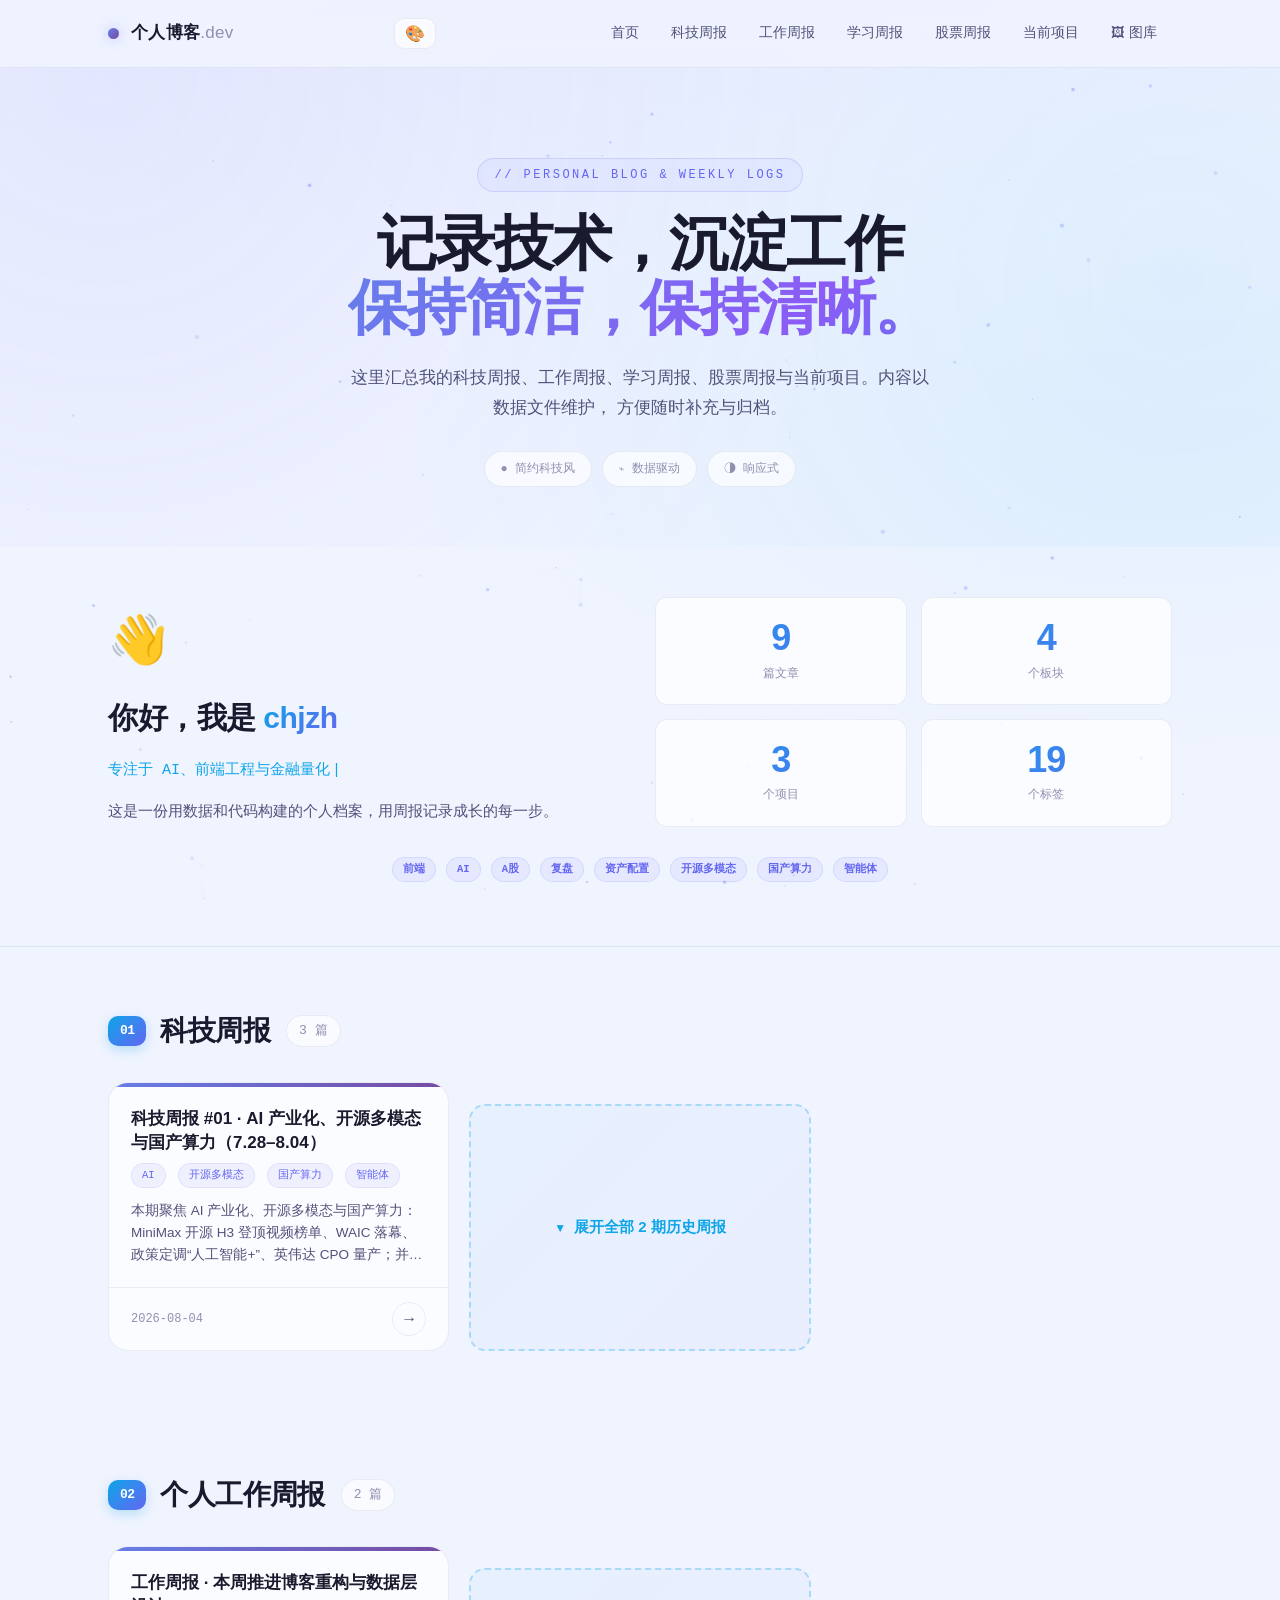
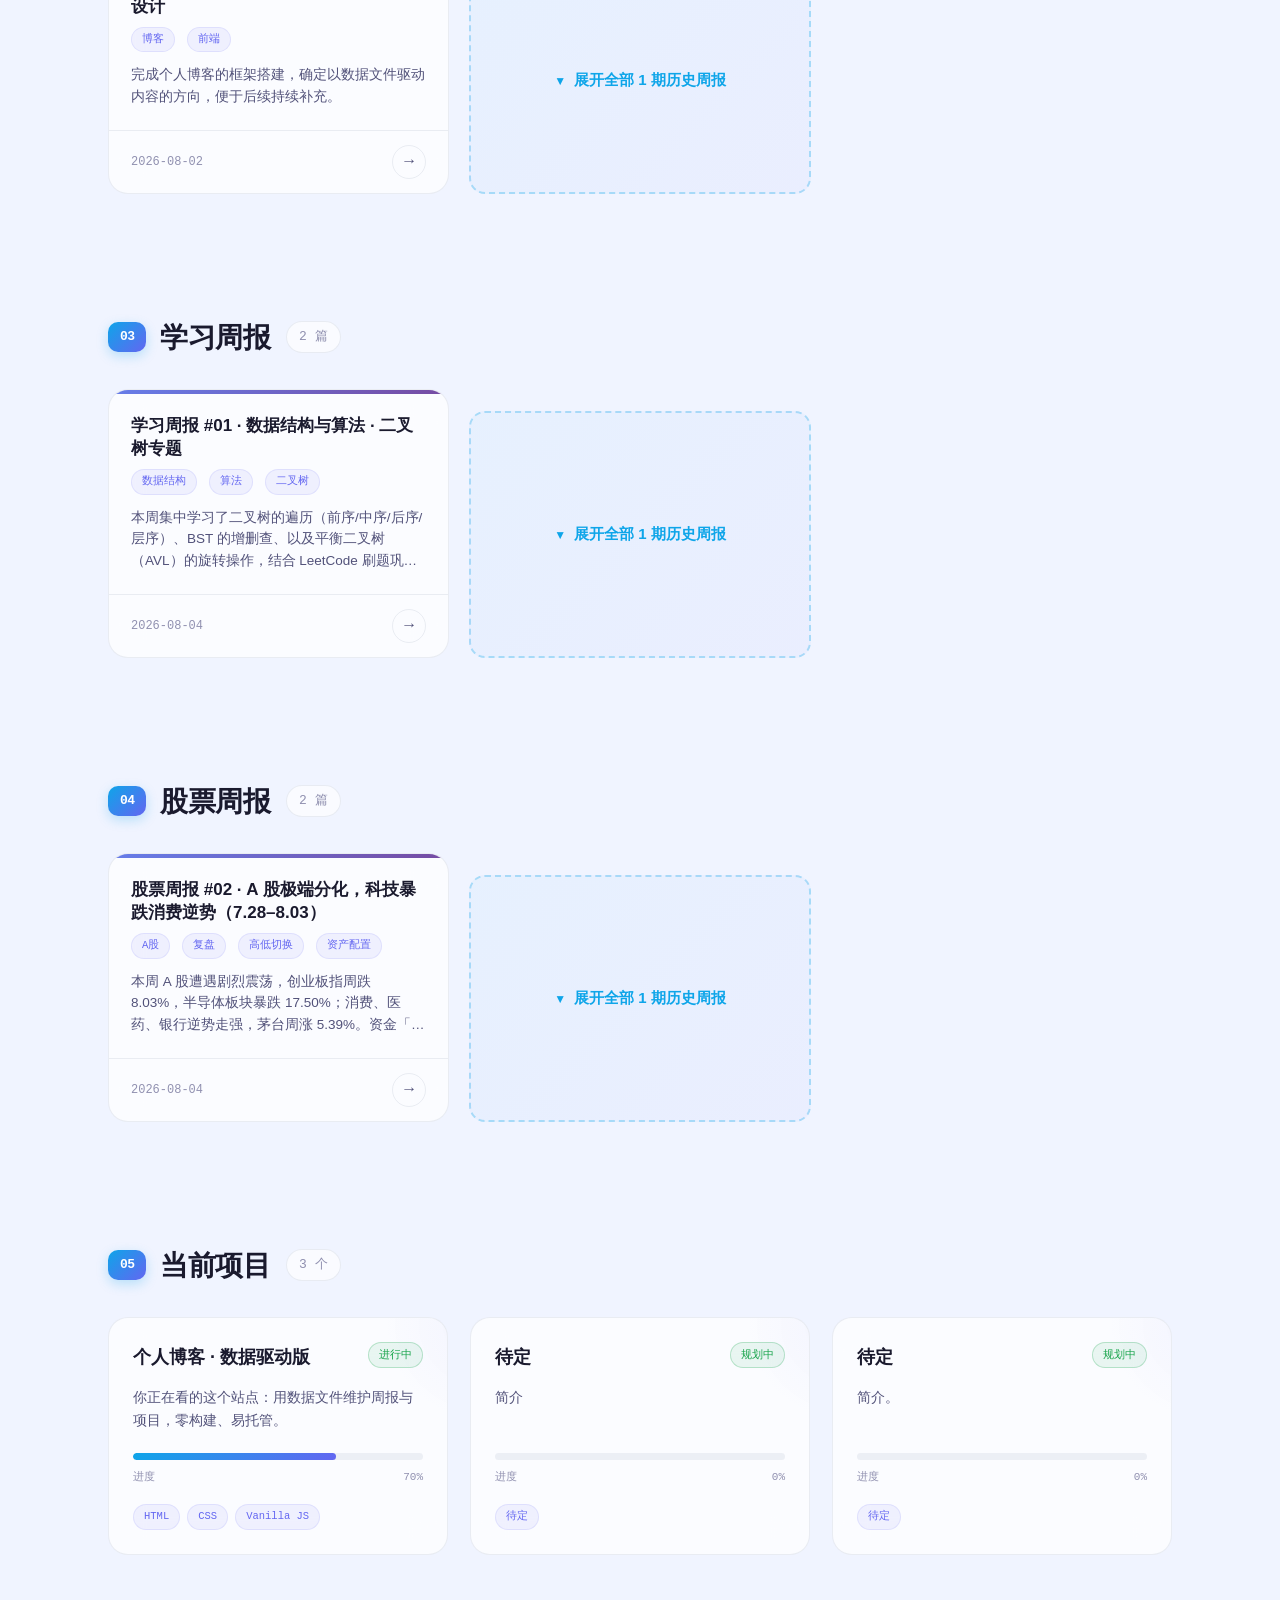
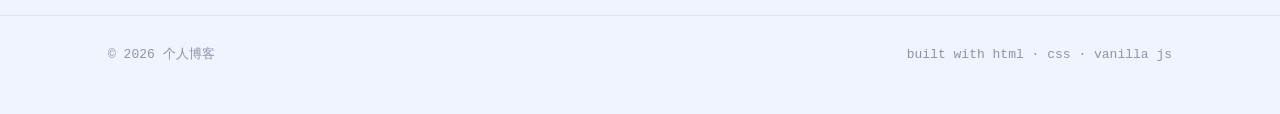
==== commit f1660a8c: "新增：滚动进度条+回顶按钮+关于我面板+统计卡片+打字机+标签墙" ====
--- a/index.html
+++ b/index.html
@@ -47,6 +47,29 @@
         </div>
       </div>
     </header>
+
+    <!-- 关于我 -->
+    <section class="about-section">
+      <div class="wrap">
+        <div class="about-grid">
+          <div class="about-intro">
+            <div class="about-avatar">👋</div>
+            <h2>你好，我是 <span class="about-name">chjzh</span></h2>
+            <p class="about-bio" id="tw-text"></p>
+            <p class="about-sub">这是一份用数据和代码构建的个人档案，用周报记录成长的每一步。</p>
+          </div>
+          <div class="about-stats" id="about-stats"></div>
+        </div>
+        <div class="tag-wall" id="tag-wall">
+          <span class="tag tag-lg">HTML/CSS</span>
+          <span class="tag tag-lg">JavaScript</span>
+          <span class="tag tag-lg">Python</span>
+          <span class="tag tag-lg">数据库</span>
+          <span class="tag tag-lg">Git</span>
+          <span class="tag tag-lg">VS Code</span>
+        </div>
+      </div>
+    </section>
 
     <!-- 科技周报 -->
     <section class="section" id="tech">
--- a/assets/css/style.css
+++ b/assets/css/style.css
@@ -138,6 +138,97 @@
   padding: 7px 16px; border-radius: 999px; backdrop-filter: blur(12px);
 }
 
+/* ==================== 滚动进度条 ==================== */
+.scroll-progress {
+  position: fixed; top: 0; left: 0; width: 100%; height: 3px;
+  z-index: 100; pointer-events: none; background: transparent;
+}
+.scroll-progress-fill {
+  height: 100%; width: 0;
+  background: linear-gradient(90deg, var(--accent-2), var(--accent-3), var(--accent));
+  transition: width .15s linear;
+}
+
+/* ==================== 回到顶部 ==================== */
+.back-top {
+  position: fixed; bottom: 28px; right: 28px; z-index: 99;
+  width: 46px; height: 46px; border-radius: 50%;
+  border: 1px solid var(--border); background: var(--surface-card);
+  color: var(--text-2); font-size: 20px; cursor: pointer;
+  backdrop-filter: blur(16px);
+  opacity: 0; transform: translateY(12px);
+  transition: all .3s cubic-bezier(.4,0,.2,1);
+  pointer-events: none; box-shadow: var(--shadow);
+}
+.back-top.visible { opacity: 1; transform: translateY(0); pointer-events: auto; }
+.back-top:hover {
+  background: var(--gradient-2); color: #fff; border-color: transparent;
+  transform: translateY(-3px); box-shadow: var(--shadow-hover);
+}
+
+/* ==================== 关于我 ==================== */
+.about-section {
+  padding: 50px 0 64px; border-bottom: 1px solid var(--border);
+  position: relative;
+}
+.about-grid {
+  display: grid;
+  grid-template-columns: 1fr 1fr;
+  gap: 30px; align-items: center;
+}
+.about-intro { animation: card-in .5s ease both; }
+.about-avatar { font-size: 48px; margin-bottom: 12px; }
+.about-intro h2 {
+  font-size: 30px; font-weight: 750; margin: 0 0 14px;
+  letter-spacing: -.5px;
+}
+.about-name {
+  background: var(--gradient-2);
+  -webkit-background-clip: text; background-clip: text; color: transparent;
+}
+.about-bio {
+  font-family: var(--font-mono); font-size: 15px; color: var(--accent-2);
+  margin: 0; min-height: 26px;
+}
+.about-bio::after {
+  content: "|"; animation: blink 1s step-end infinite;
+  color: var(--accent-2); margin-left: 2px;
+}
+@keyframes blink { 0%,100%{opacity:1} 50%{opacity:0} }
+.about-sub {
+  color: var(--text-2); margin: 14px 0 0; font-size: 15px; line-height: 1.7;
+}
+.about-stats {
+  display: grid; grid-template-columns: 1fr 1fr; gap: 14px;
+  animation: card-in .5s .15s ease both;
+}
+.stat-card {
+  background: var(--surface-card); border: 1px solid var(--border);
+  border-radius: var(--radius-sm); padding: 20px 18px;
+  backdrop-filter: blur(12px); text-align: center;
+  transition: border-color .25s, transform .25s;
+}
+.stat-card:hover { border-color: var(--border-strong); transform: translateY(-2px); }
+.stat-num {
+  display: block; font-size: 36px; font-weight: 800; letter-spacing: -1px;
+  background: var(--gradient-2);
+  -webkit-background-clip: text; background-clip: text; color: transparent;
+  line-height: 1.1;
+}
+.stat-label {
+  display: block; font-family: var(--font-mono); font-size: 12px;
+  color: var(--text-3); margin-top: 6px;
+}
+
+/* 标签墙 */
+.tag-wall {
+  margin-top: 30px; display: flex; flex-wrap: wrap; gap: 10px; justify-content: center;
+  animation: card-in .5s .3s ease both;
+}
+.tag-lg {
+  font-size: 13px; padding: 7px 16px; font-weight: 600;
+}
+
 /* ==================== 区块标题 ==================== */
 .section { padding: 60px 0; position: relative; }
 .section-head {
@@ -530,6 +621,8 @@
   .hero { padding: 56px 0 36px; }
   .hero h1 { font-size: clamp(26px, 10vw, 34px); }
   .report-grid { grid-template-columns: 1fr; }
+  .about-grid { grid-template-columns: 1fr; }
+  .about-stats { grid-template-columns: 1fr 1fr; }
   .report-grid.all-shown .report-fold { grid-template-columns: 1fr; }
   .content { padding: 22px 18px; }
   .gate-box { padding: 34px 24px; }
@@ -936,6 +1029,48 @@
 }
 .neo-brutalist .nav-toggle:hover { background: #ff2d55; border-color: #ff2d55; }
 
+/* ====== 进度条 & 回顶 ====== */
+.neo-brutalist .scroll-progress { height: 5px; }
+.neo-brutalist .scroll-progress-fill {
+  background: linear-gradient(90deg, #ff2d55, #ffd32a, #00c853);
+}
+.neo-brutalist .back-top {
+  border: 3px solid #000; background: #ffd32a; color: #000;
+  border-radius: 0; box-shadow: 4px 4px 0 #000;
+  font-weight: 900;
+}
+.neo-brutalist .back-top:hover {
+  background: #ff2d55; color: #fff;
+  transform: translate(-2px,-2px); box-shadow: 6px 6px 0 #000;
+}
+
+/* ====== 关于我 ====== */
+.neo-brutalist .about-section {
+  border-bottom: 4px solid #000; background: #fff;
+}
+.neo-brutalist .about-name {
+  background: none; -webkit-text-fill-color: #ff2d55; color: #ff2d55;
+}
+.neo-brutalist .about-bio {
+  color: #000; font-weight: 700;
+}
+.neo-brutalist .about-bio::after { color: #ff2d55; }
+.neo-brutalist .stat-card {
+  border: 3px solid #000; border-radius: 0; box-shadow: 4px 4px 0 #000;
+  backdrop-filter: none; background: #fff;
+}
+.neo-brutalist .stat-card:nth-child(odd) { transform: rotate(.8deg); }
+.neo-brutalist .stat-card:nth-child(even) { transform: rotate(-.6deg); }
+.neo-brutalist .stat-card:hover { transform: rotate(0deg) translate(-2px,-2px) !important; }
+.neo-brutalist .stat-num {
+  background: none; -webkit-text-fill-color: #000; color: #000;
+  font-size: 42px;
+}
+.neo-brutalist .tag-lg {
+  border: 3px solid #000; font-weight: 800; font-size: 14px;
+  background: #ffd32a; color: #000;
+}
+
 /* ====== 通用 ====== */
 .neo-brutalist .empty {
   border: 4px dashed #000; color: #000; font-weight: 700;
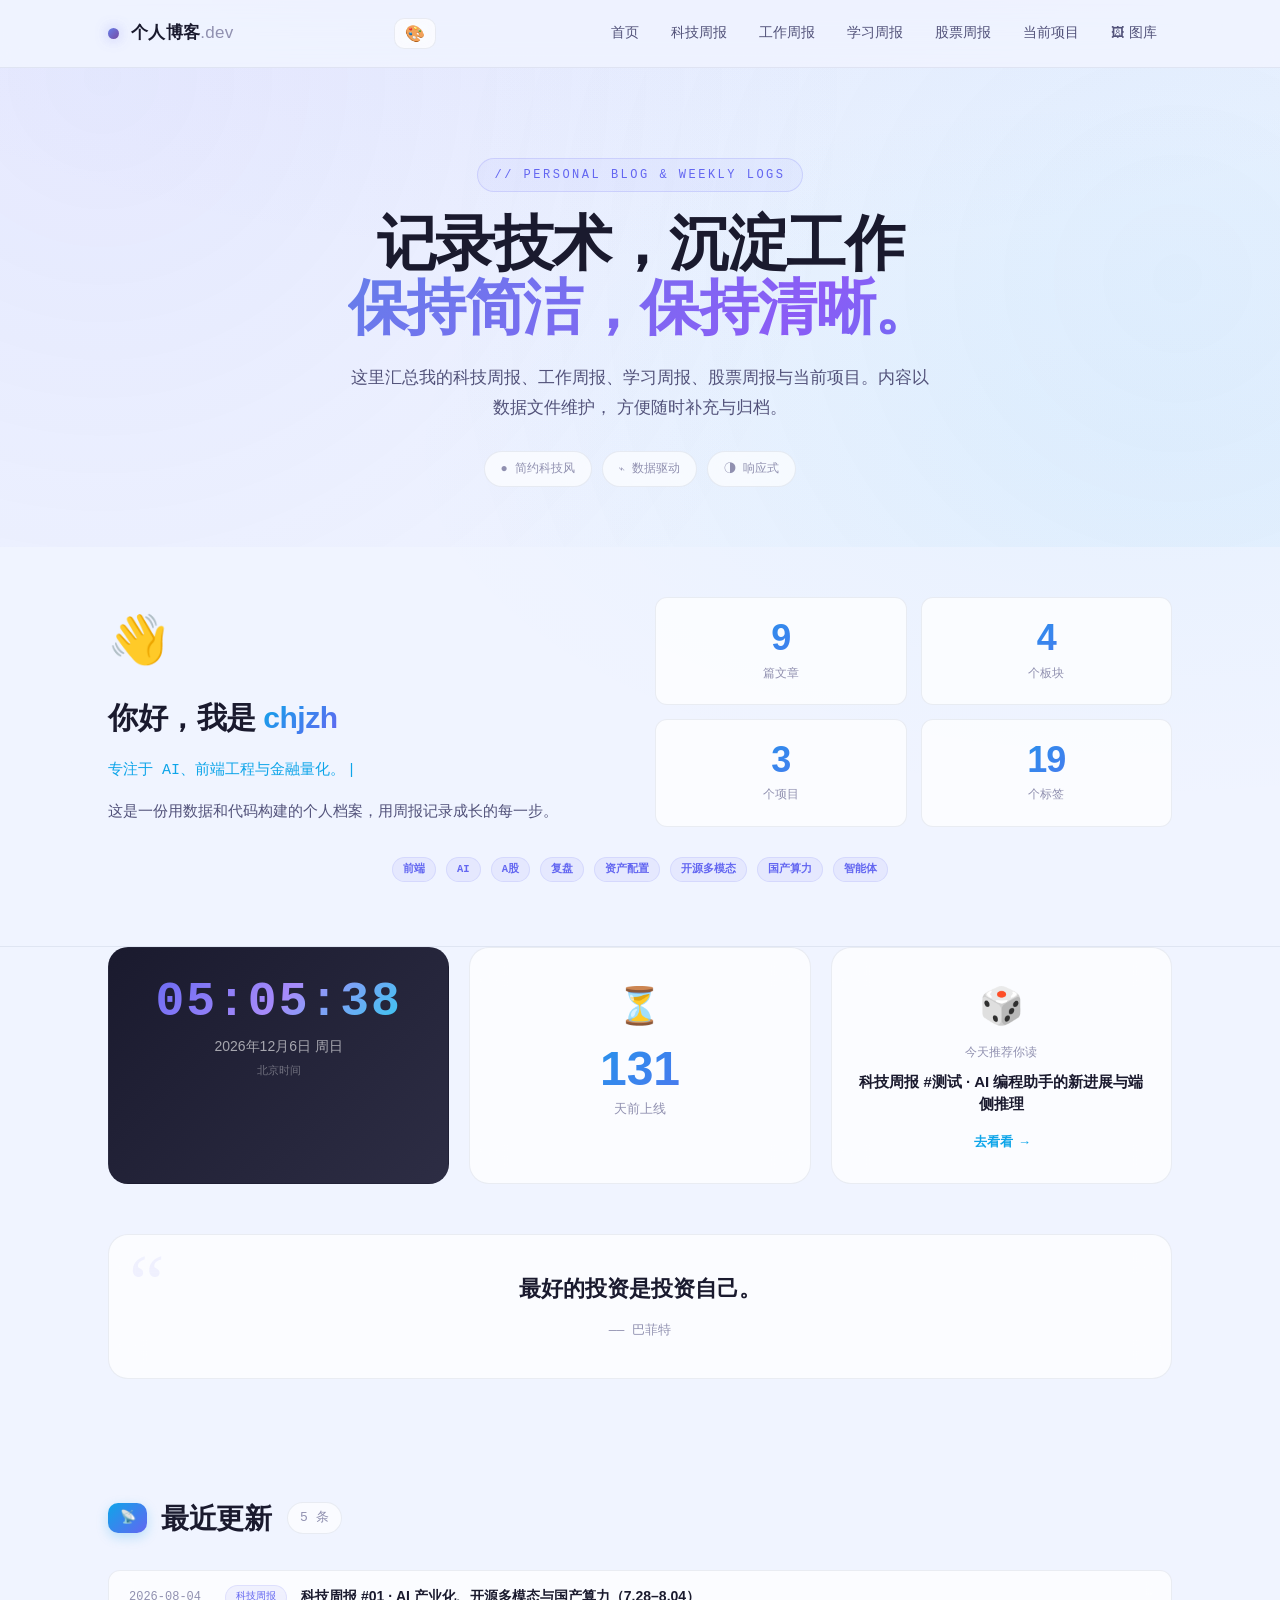
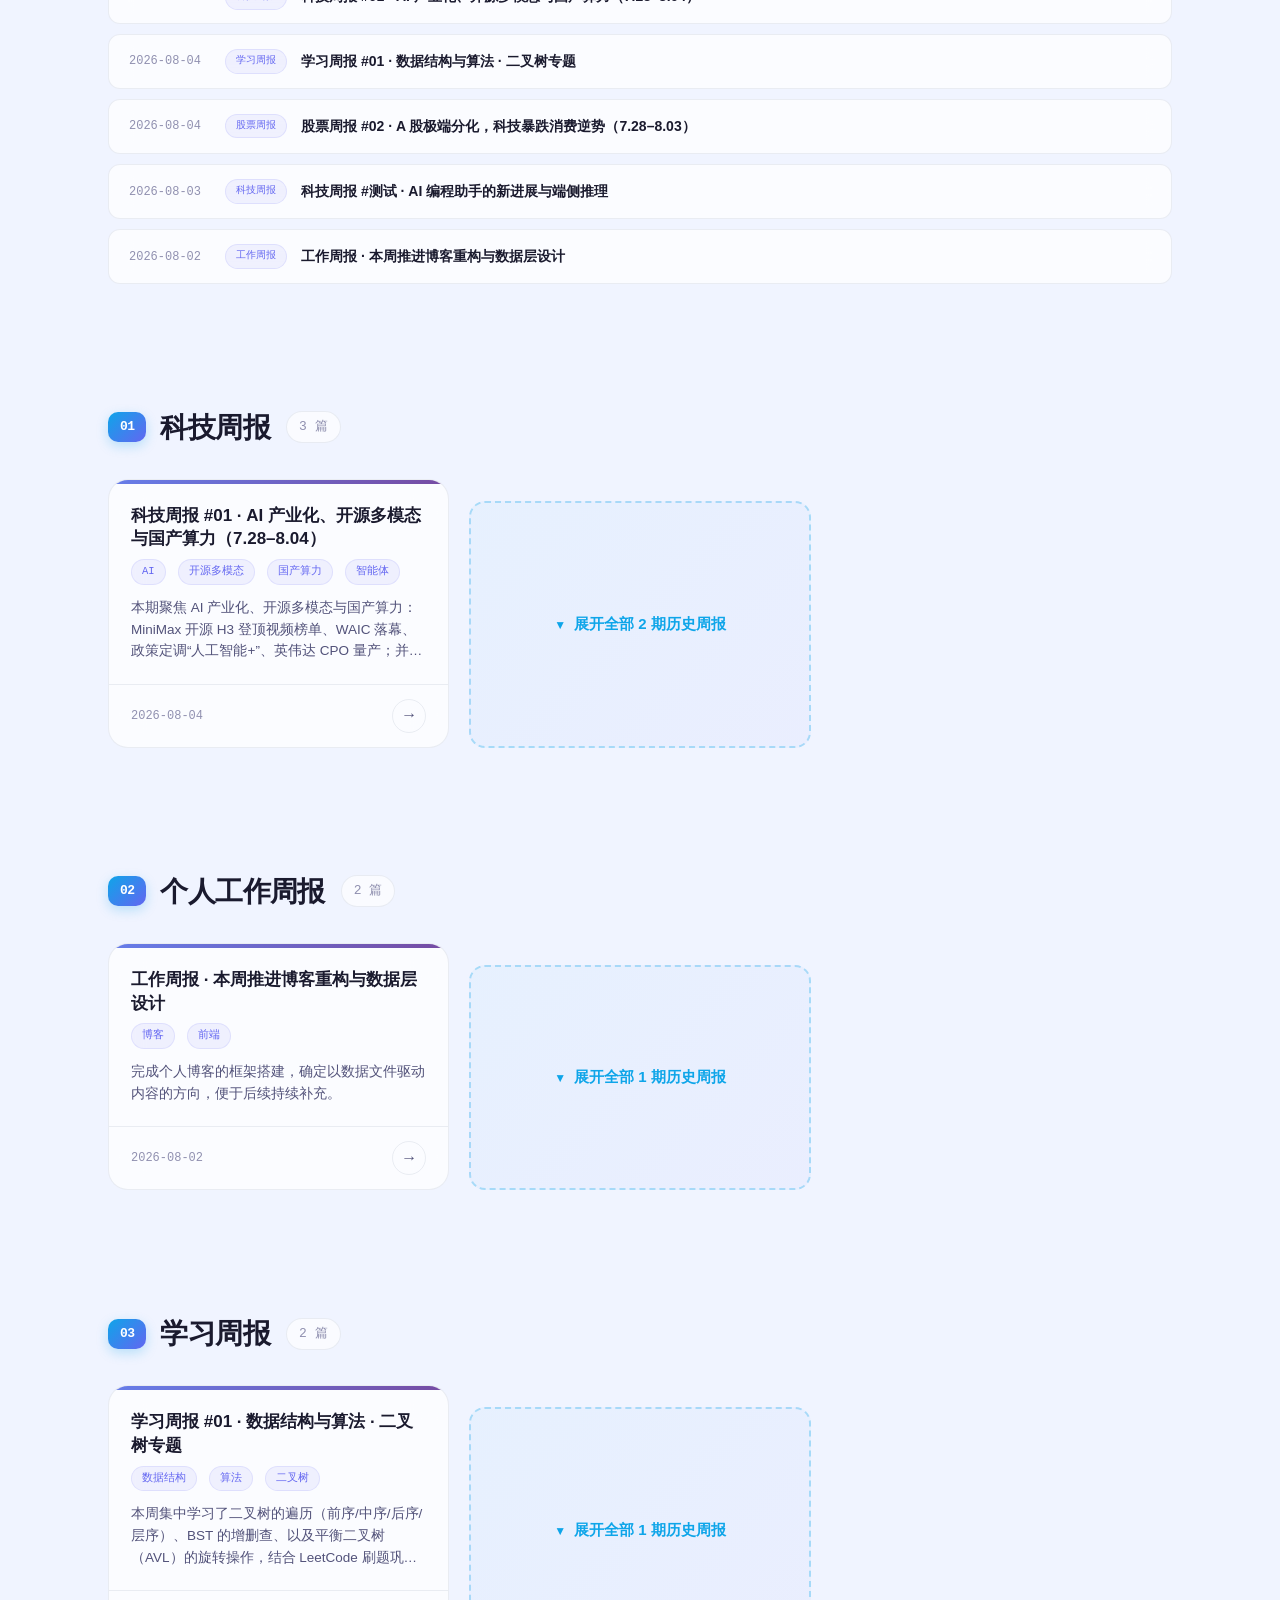
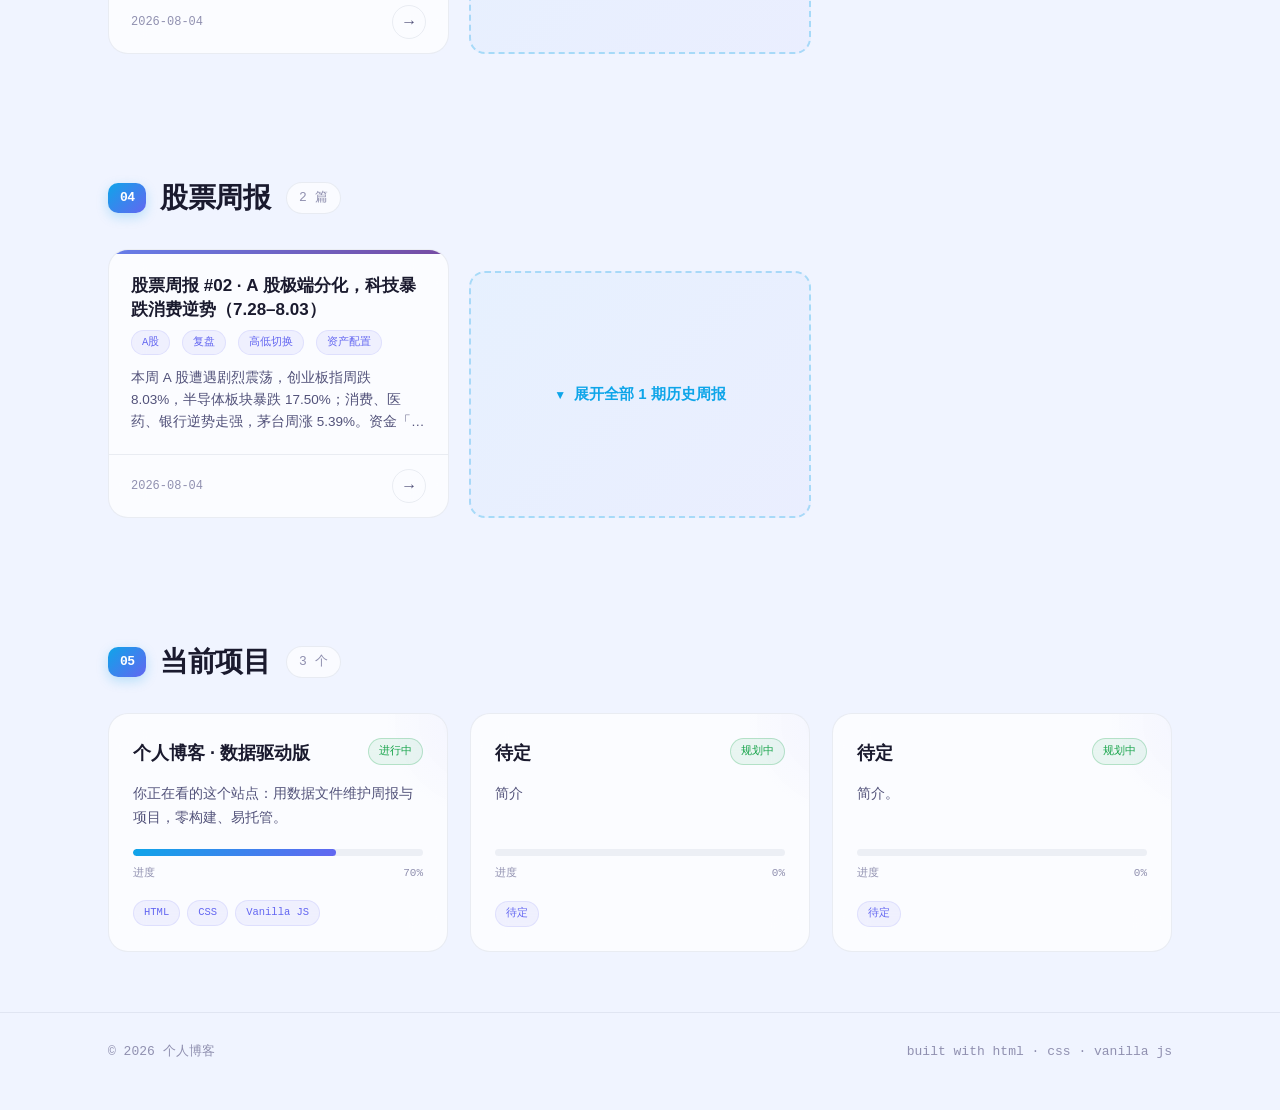
==== commit 1ab634db: "新增5模块：实时时钟+网站天数+随机推荐+语录墙+最近更新流" ====
--- a/index.html
+++ b/index.html
@@ -68,6 +68,56 @@
           <span class="tag tag-lg">Git</span>
           <span class="tag tag-lg">VS Code</span>
         </div>
+      </div>
+    </section>
+
+    <!-- 信息面板：时钟+计时器+推荐 -->
+    <section class="info-panels">
+      <div class="wrap">
+        <div class="panel-grid">
+          <!-- 实时时钟 -->
+          <div class="panel panel-clock">
+            <div class="panel-clock-inner">
+              <div class="clock-time" id="live-clock">00:00:00</div>
+              <div class="clock-date" id="live-date"></div>
+              <div class="clock-zone">北京时间</div>
+            </div>
+          </div>
+          <!-- 网站计时器 -->
+          <div class="panel panel-age">
+            <div class="panel-icon">⏳</div>
+            <div class="panel-num" id="site-age">0</div>
+            <div class="panel-label">天前上线</div>
+          </div>
+          <!-- 随机推荐 -->
+          <div class="panel panel-random" id="random-read">
+            <div class="panel-icon">🎲</div>
+            <div class="panel-label-sm">今天推荐你读</div>
+            <div class="random-title" id="random-title">—</div>
+            <a class="random-link" id="random-link" href="#">去看看 →</a>
+          </div>
+        </div>
+      </div>
+    </section>
+
+    <!-- 语录墙 -->
+    <section class="quotes-section">
+      <div class="wrap">
+        <div class="quote-box" id="quote-box">
+          <div class="quote-text" id="quote-text"></div>
+          <div class="quote-author" id="quote-author"></div>
+        </div>
+      </div>
+    </section>
+
+    <!-- 最近更新流 -->
+    <section class="section updates-section" id="updates">
+      <div class="wrap">
+        <div class="section-head">
+          <h2><span class="idx">📡</span> 最近更新</h2>
+          <span class="count" id="updates-count"></span>
+        </div>
+        <div class="updates-feed" id="updates-feed"></div>
       </div>
     </section>
 
--- a/assets/css/style.css
+++ b/assets/css/style.css
@@ -229,6 +229,125 @@
   font-size: 13px; padding: 7px 16px; font-weight: 600;
 }
 
+/* ==================== 信息面板 ==================== */
+.info-panels { padding: 0 0 50px; }
+.panel-grid {
+  display: grid;
+  grid-template-columns: 1fr 1fr 1fr;
+  gap: 20px;
+}
+.panel {
+  background: var(--surface-card); border: 1px solid var(--border);
+  border-radius: var(--radius); backdrop-filter: blur(16px);
+  padding: 28px 24px; text-align: center;
+  animation: card-in .5s ease both;
+}
+.panel:nth-child(2) { animation-delay: .1s; }
+.panel:nth-child(3) { animation-delay: .2s; }
+
+/* 时钟面板 */
+.panel-clock {
+  background: linear-gradient(135deg, #1a1a2e 0%, #2d2d44 100%);
+  border-color: transparent; color: #fff;
+}
+.panel-clock-inner { position: relative; }
+.clock-time {
+  font-size: 48px; font-weight: 800; letter-spacing: 2px;
+  font-family: var(--font-mono); line-height: 1.1;
+  background: linear-gradient(135deg, #6366f1, #a78bfa, #22d3ee);
+  -webkit-background-clip: text; background-clip: text; color: transparent;
+}
+.clock-date { font-size: 14px; color: rgba(255,255,255,.6); margin-top: 6px; }
+.clock-zone {
+  font-family: var(--font-mono); font-size: 11px;
+  color: rgba(255,255,255,.35); margin-top: 4px;
+}
+
+/* 天数面板 */
+.panel-icon { font-size: 36px; margin-bottom: 6px; }
+.panel-num {
+  font-size: 48px; font-weight: 800; line-height: 1.1;
+  background: var(--gradient-2);
+  -webkit-background-clip: text; background-clip: text; color: transparent;
+}
+.panel-label {
+  font-family: var(--font-mono); font-size: 13px; color: var(--text-3); margin-top: 4px;
+}
+.panel-label-sm {
+  font-family: var(--font-mono); font-size: 12px; color: var(--text-3); margin-bottom: 8px;
+}
+
+/* 随机推荐面板 */
+.random-title {
+  font-size: 15px; font-weight: 700; color: var(--text);
+  margin: 8px 0 12px; line-height: 1.5;
+  display: -webkit-box; -webkit-line-clamp: 2; -webkit-box-orient: vertical; overflow: hidden;
+}
+.random-link {
+  font-family: var(--font-mono); font-size: 13px;
+  color: var(--accent-2); font-weight: 600;
+}
+.random-link:hover { color: var(--accent-3); }
+
+/* ==================== 语录墙 ==================== */
+.quotes-section { padding: 0 0 56px; }
+.quote-box {
+  background: var(--surface-card); border: 1px solid var(--border);
+  border-radius: var(--radius); backdrop-filter: blur(16px);
+  padding: 36px 40px; text-align: center;
+  animation: card-in .5s .3s ease both;
+  position: relative; overflow: hidden;
+}
+.quote-box::before {
+  content: "\201C";
+  position: absolute; top: 8px; left: 20px;
+  font-size: 80px; color: rgba(99,102,241,.08);
+  font-family: Georgia, serif; line-height: 1;
+}
+.quote-text {
+  font-size: 22px; font-weight: 600; color: var(--text);
+  line-height: 1.6; position: relative; z-index: 1;
+}
+.quote-author {
+  font-family: var(--font-mono); font-size: 13px;
+  color: var(--text-3); margin-top: 14px;
+}
+
+/* ==================== 最近更新流 ==================== */
+.updates-feed {
+  display: flex; flex-direction: column; gap: 10px;
+}
+.update-row {
+  display: flex; align-items: center; gap: 14px;
+  padding: 14px 20px; background: var(--surface-card);
+  border: 1px solid var(--border); border-radius: var(--radius-sm);
+  backdrop-filter: blur(12px); text-decoration: none;
+  transition: border-color .25s, transform .25s;
+  animation: card-in .5s ease both;
+}
+.update-row:nth-child(1) { animation-delay: 0s; }
+.update-row:nth-child(2) { animation-delay: .06s; }
+.update-row:nth-child(3) { animation-delay: .12s; }
+.update-row:nth-child(4) { animation-delay: .18s; }
+.update-row:nth-child(5) { animation-delay: .24s; }
+.update-row:hover {
+  border-color: var(--border-strong); transform: translateX(4px);
+  text-decoration: none;
+}
+.update-date {
+  font-family: var(--font-mono); font-size: 12px; color: var(--text-3);
+  white-space: nowrap; min-width: 82px;
+}
+.update-badge {
+  font-family: var(--font-mono); font-size: 10px; color: var(--accent);
+  background: var(--accent-soft); padding: 3px 10px;
+  border-radius: 999px; white-space: nowrap; border: 1px solid rgba(99,102,241,.12);
+}
+.update-title {
+  flex: 1; font-weight: 600; font-size: 14px; color: var(--text);
+  overflow: hidden; text-overflow: ellipsis; white-space: nowrap;
+}
+
 /* ==================== 区块标题 ==================== */
 .section { padding: 60px 0; position: relative; }
 .section-head {
@@ -623,6 +742,8 @@
   .report-grid { grid-template-columns: 1fr; }
   .about-grid { grid-template-columns: 1fr; }
   .about-stats { grid-template-columns: 1fr 1fr; }
+  .panel-grid { grid-template-columns: 1fr; }
+  .clock-time { font-size: 36px; }
   .report-grid.all-shown .report-fold { grid-template-columns: 1fr; }
   .content { padding: 22px 18px; }
   .gate-box { padding: 34px 24px; }
@@ -1071,6 +1192,43 @@
   background: #ffd32a; color: #000;
 }
 
+/* ====== 信息面板 ====== */
+.neo-brutalist .panel {
+  border: 3px solid #000; border-radius: 0; backdrop-filter: none;
+  background: #fff; box-shadow: 5px 5px 0 #000;
+}
+.neo-brutalist .panel:nth-child(2) { transform: rotate(.5deg); }
+.neo-brutalist .panel:nth-child(3) { transform: rotate(-.5deg); }
+.neo-brutalist .panel-clock {
+  background: #000; border-color: #000; color: #fff;
+  transform: rotate(-.8deg) !important;
+}
+.neo-brutalist .clock-time {
+  background: none; -webkit-text-fill-color: #ffd32a; color: #ffd32a;
+}
+.neo-brutalist .clock-date { color: rgba(255,255,255,.7); }
+.neo-brutalist .panel-num {
+  background: none; -webkit-text-fill-color: #000; color: #000;
+}
+.neo-brutalist .quote-box {
+  border: 3px solid #000; border-radius: 0; backdrop-filter: none;
+  box-shadow: 5px 5px 0 #000; background: #fff;
+}
+.neo-brutalist .quote-box::before { color: rgba(0,0,0,.06); }
+.neo-brutalist .quote-text { color: #000; }
+.neo-brutalist .update-row {
+  border: 3px solid #000; border-radius: 0; backdrop-filter: none;
+  background: #fff; box-shadow: 3px 3px 0 #000;
+}
+.neo-brutalist .update-row:hover {
+  transform: translate(-2px,-2px); border-color: #000;
+  box-shadow: 5px 5px 0 #000;
+}
+.neo-brutalist .update-badge {
+  border: 2px solid #000; background: #ffd32a; color: #000;
+  font-weight: 700;
+}
+
 /* ====== 通用 ====== */
 .neo-brutalist .empty {
   border: 4px dashed #000; color: #000; font-weight: 700;
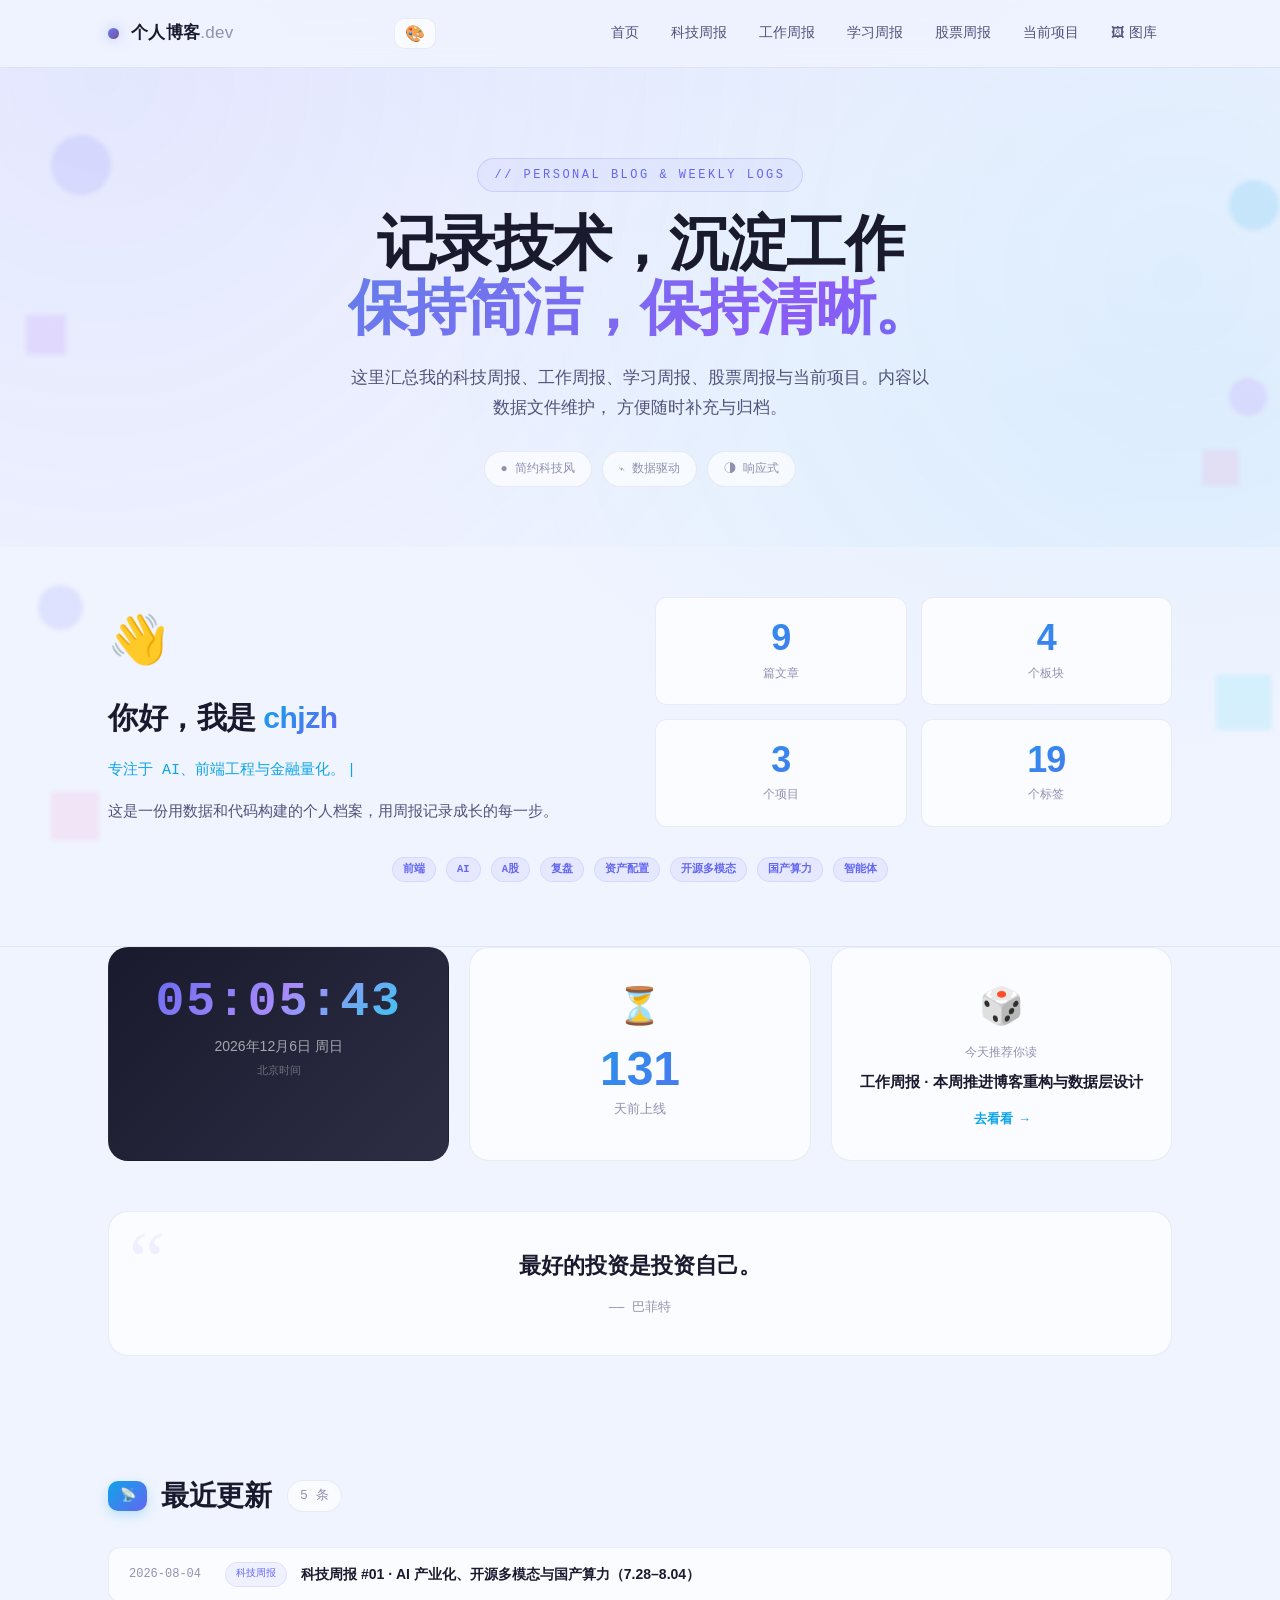
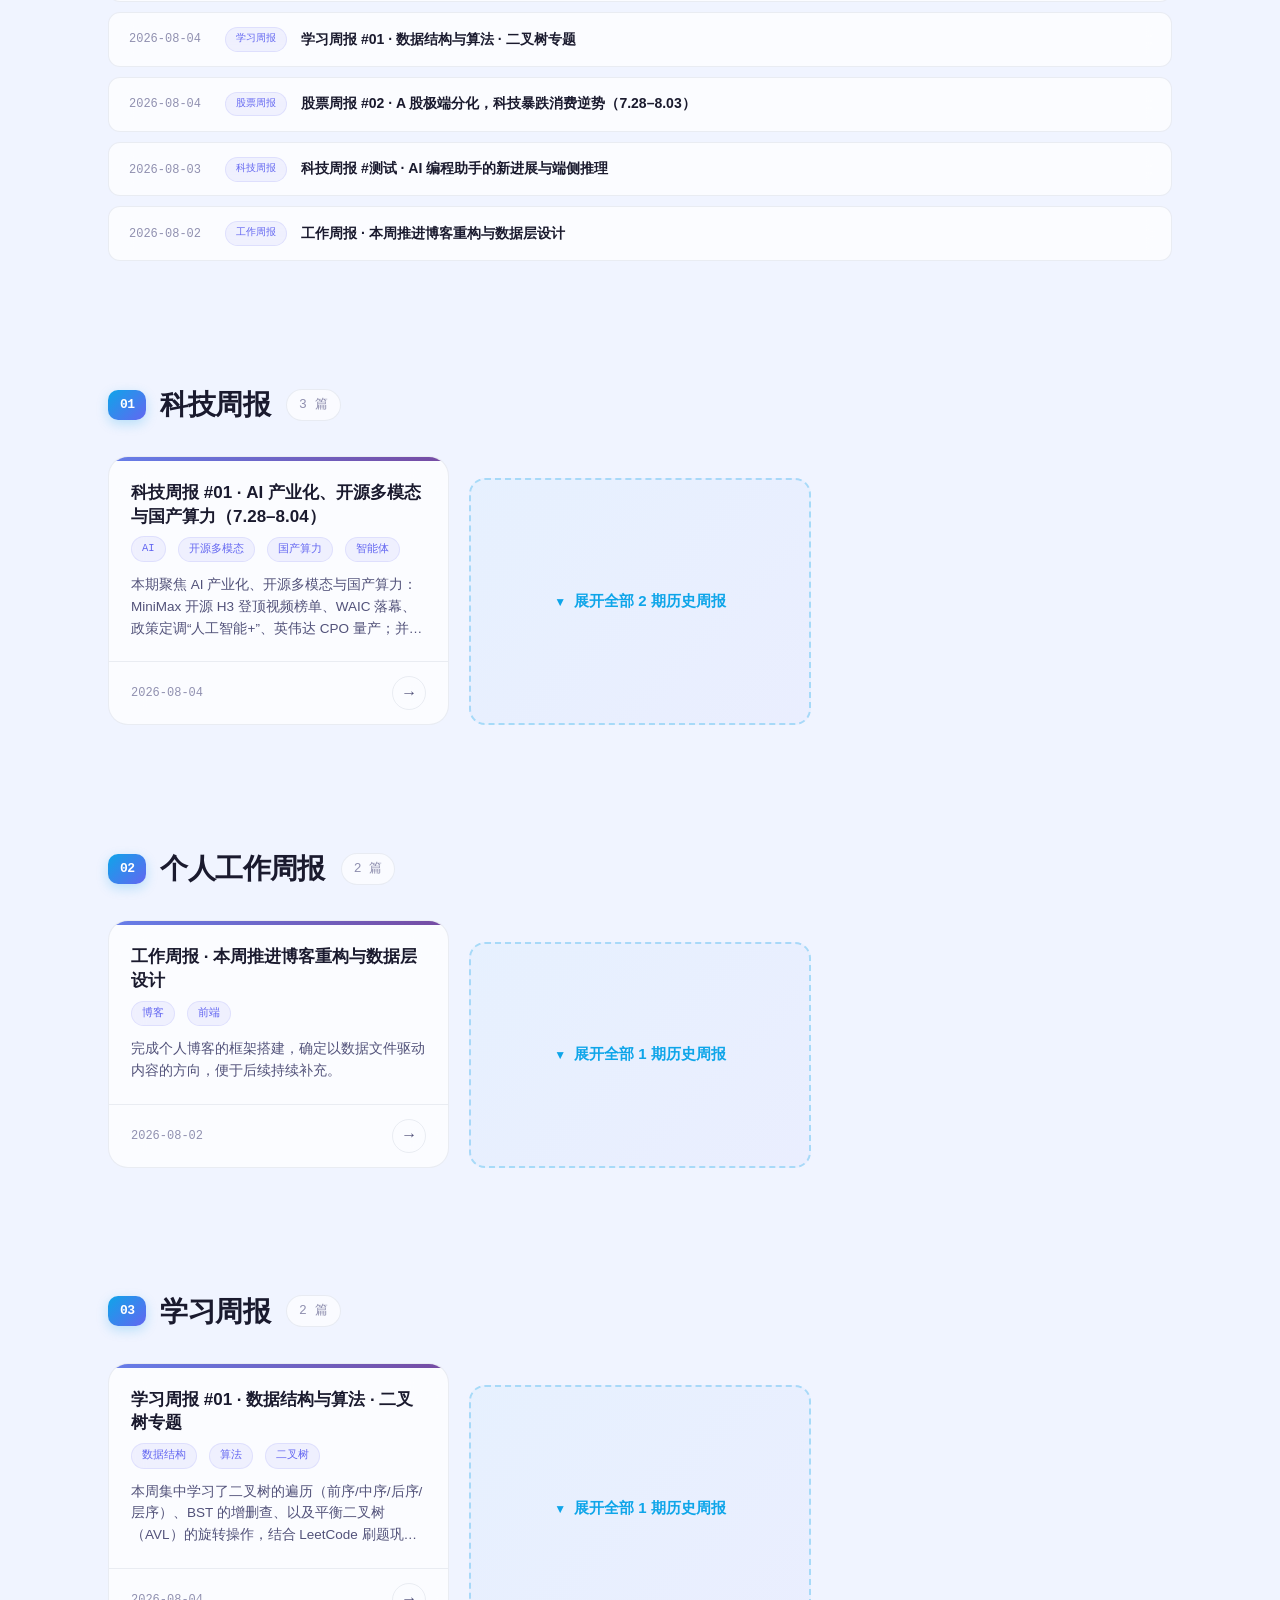
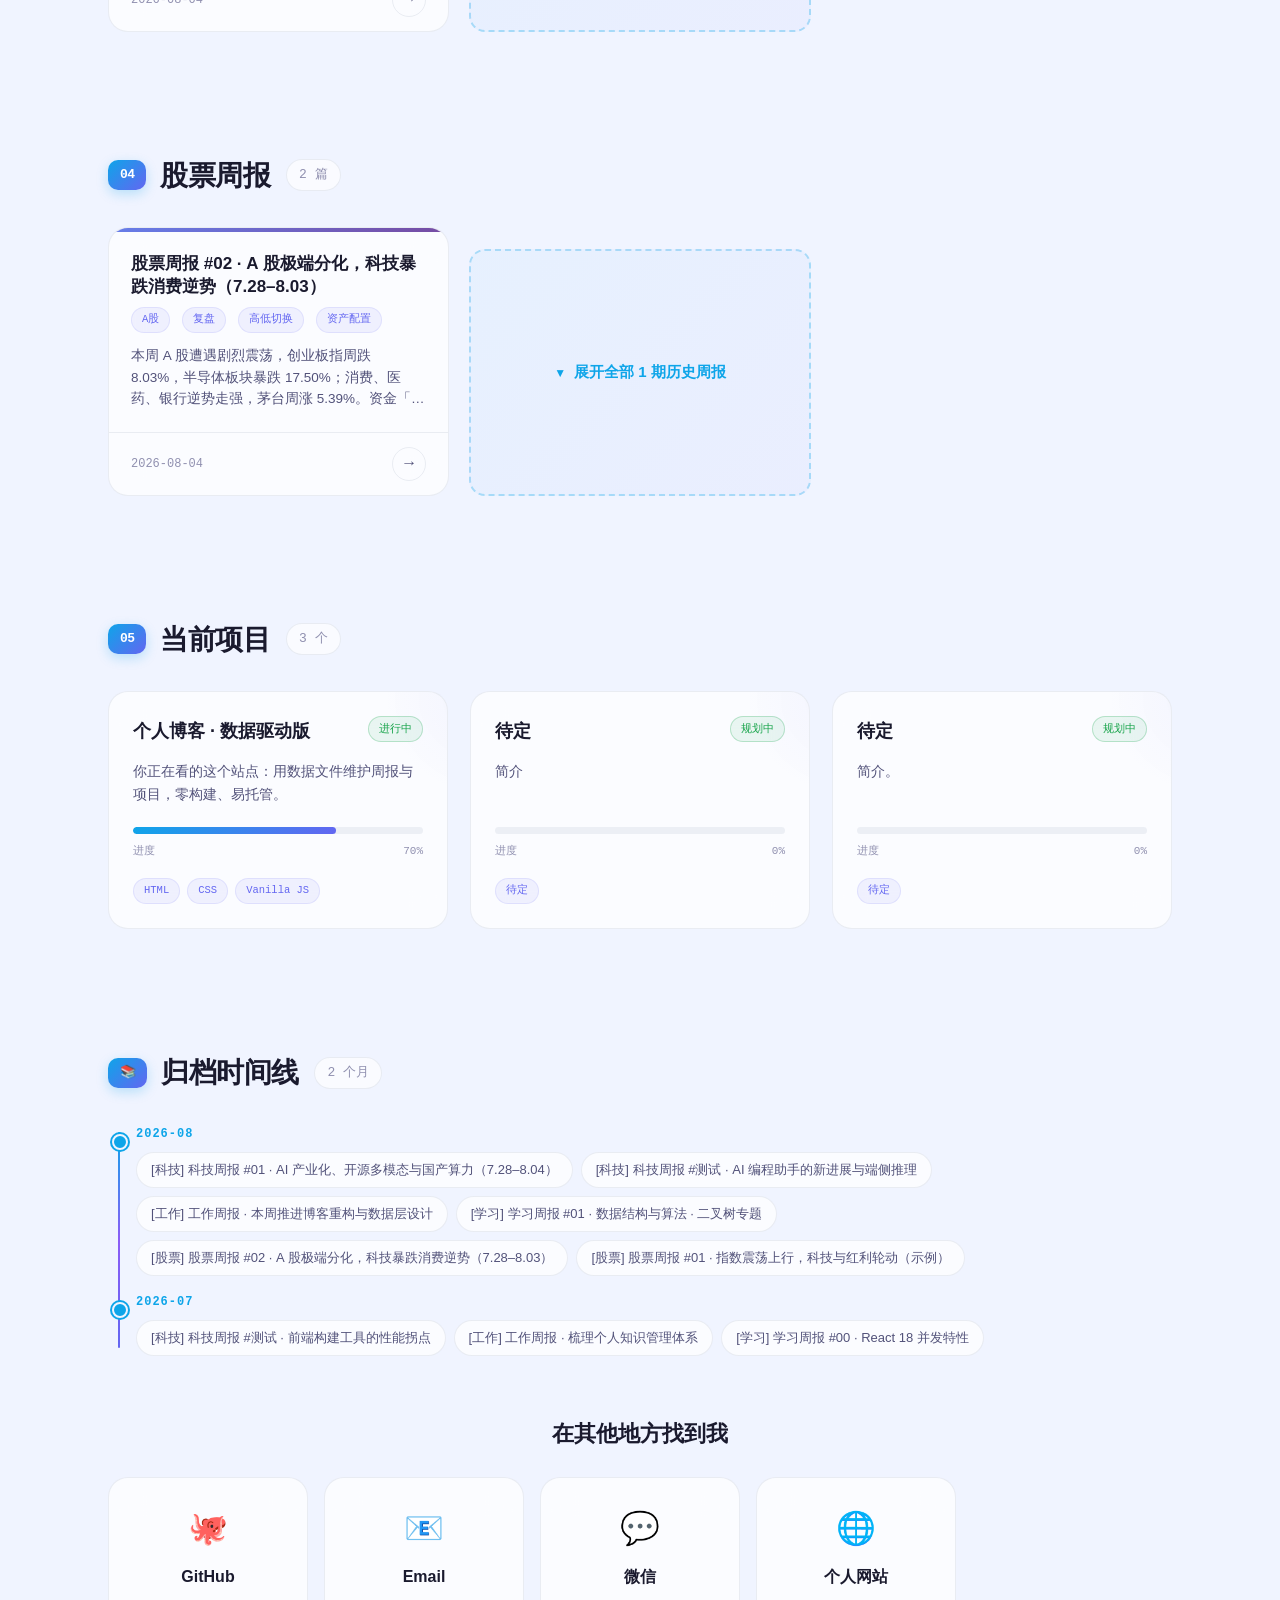
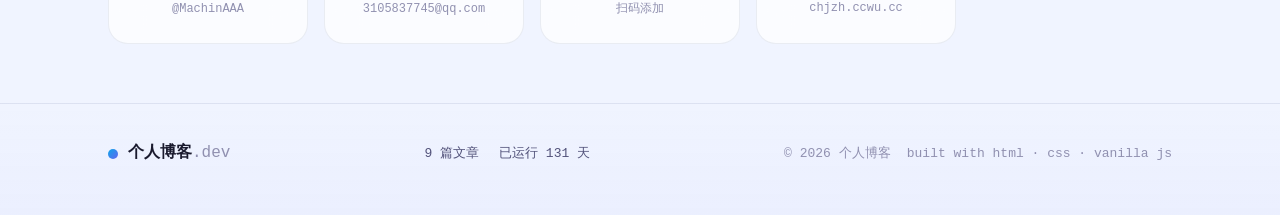
==== commit 61b9c698: "新增：PC侧边浮动装饰+时间线归档+社交卡片+增强页脚" ====
--- a/index.html
+++ b/index.html
@@ -177,10 +177,60 @@
     </section>
   </main>
 
+  <!-- 归档时间线 -->
+  <section class="section timeline-section" id="timeline">
+    <div class="wrap">
+      <div class="section-head">
+        <h2><span class="idx">📚</span> 归档时间线</h2>
+        <span class="count" id="timeline-count"></span>
+      </div>
+      <div class="timeline" id="timeline-el"></div>
+    </div>
+  </section>
+
+  <!-- 社交链接 -->
+  <section class="social-section">
+    <div class="wrap">
+      <h3>在其他地方找到我</h3>
+      <div class="social-links">
+        <a href="https://github.com/MachinAAA" target="_blank" rel="noopener" class="social-card">
+          <span class="social-icon">🐙</span>
+          <span class="social-name">GitHub</span>
+          <span class="social-handle">@MachinAAA</span>
+        </a>
+        <a href="mailto:3105837745@qq.com" class="social-card">
+          <span class="social-icon">📧</span>
+          <span class="social-name">Email</span>
+          <span class="social-handle">3105837745@qq.com</span>
+        </a>
+        <a href="#" class="social-card" id="wx-card">
+          <span class="social-icon">💬</span>
+          <span class="social-name">微信</span>
+          <span class="social-handle">扫码添加</span>
+        </a>
+        <a href="https://chjzh.ccwu.cc" class="social-card">
+          <span class="social-icon">🌐</span>
+          <span class="social-name">个人网站</span>
+          <span class="social-handle">chjzh.ccwu.cc</span>
+        </a>
+      </div>
+    </div>
+  </section>
+
   <footer class="footer">
     <div class="wrap">
-      <span>© <span id="year"></span> 个人博客</span>
-      <span>built with html · css · vanilla js</span>
+      <div class="footer-brand">
+        <span class="dot"></span>
+        <span>个人博客<span class="footer-dot-dev">.dev</span></span>
+      </div>
+      <div class="footer-stats">
+        <span id="footer-articles">—</span>
+        <span id="footer-days">—</span>
+      </div>
+      <div class="footer-copy">
+        <span>© <span id="year"></span> 个人博客</span>
+        <span>built with html · css · vanilla js</span>
+      </div>
     </div>
   </footer>
 
--- a/assets/css/style.css
+++ b/assets/css/style.css
@@ -138,6 +138,17 @@
   padding: 7px 16px; border-radius: 999px; backdrop-filter: blur(12px);
 }
 
+/* ==================== PC 侧边浮动装饰 ==================== */
+.side-decorations {
+  position: fixed; inset: 0; pointer-events: none; z-index: 0;
+  overflow: hidden;
+}
+.side-shape {
+  position: absolute; transition: transform .1s ease-out;
+  filter: blur(2px);
+}
+@media (max-width: 899px) { .side-decorations { display: none; } }
+
 /* ==================== 滚动进度条 ==================== */
 .scroll-progress {
   position: fixed; top: 0; left: 0; width: 100%; height: 3px;
@@ -719,12 +730,96 @@
 }
 .lightbox-close:hover { background: rgba(255,255,255,.15); }
 
+/* ==================== 归档时间线 ==================== */
+.timeline {
+  display: flex; flex-direction: column; gap: 16px;
+  position: relative; padding-left: 28px;
+}
+.timeline::before {
+  content: ""; position: absolute; left: 10px; top: 8px; bottom: 8px;
+  width: 2px; background: linear-gradient(to bottom, var(--accent-2), var(--accent-3), var(--accent));
+  border-radius: 1px;
+}
+.timeline-month {
+  position: relative;
+}
+.timeline-month::before {
+  content: ""; position: absolute; left: -24px; top: 10px;
+  width: 12px; height: 12px; border-radius: 50%;
+  background: var(--accent-2); border: 2px solid var(--bg);
+  box-shadow: 0 0 0 2px var(--accent-2);
+}
+.timeline-label {
+  font-family: var(--font-mono); font-size: 12px; color: var(--accent-2);
+  font-weight: 700; margin-bottom: 8px; letter-spacing: 1px;
+}
+.timeline-items {
+  display: flex; flex-wrap: wrap; gap: 8px;
+}
+.timeline-link {
+  font-size: 13px; color: var(--text-2); background: var(--surface-card);
+  border: 1px solid var(--border); padding: 6px 14px; border-radius: 999px;
+  text-decoration: none; backdrop-filter: blur(10px);
+  transition: all .25s; font-weight: 500;
+}
+.timeline-link:hover {
+  background: var(--accent-soft); color: var(--accent); border-color: var(--accent);
+  text-decoration: none; transform: translateY(-2px);
+}
+
+/* ==================== 社交链接 ==================== */
+.social-section {
+  padding: 0 0 60px; text-align: center;
+}
+.social-section h3 {
+  font-size: 22px; font-weight: 700; margin: 0 0 24px;
+  color: var(--text);
+}
+.social-links {
+  display: grid;
+  grid-template-columns: repeat(auto-fill, minmax(200px, 1fr));
+  gap: 16px;
+}
+.social-card {
+  background: var(--surface-card); border: 1px solid var(--border);
+  border-radius: var(--radius); padding: 24px 20px;
+  backdrop-filter: blur(16px); text-decoration: none;
+  transition: all .3s cubic-bezier(.4,0,.2,1);
+  display: flex; flex-direction: column; align-items: center; gap: 8px;
+}
+.social-card:hover {
+  border-color: var(--accent-2); transform: translateY(-4px);
+  box-shadow: var(--shadow-hover); text-decoration: none;
+}
+.social-icon { font-size: 32px; }
+.social-name { font-size: 16px; font-weight: 700; color: var(--text); }
+.social-handle { font-family: var(--font-mono); font-size: 12px; color: var(--text-3); }
+
 /* ==================== 页脚 ==================== */
 .footer {
-  border-top: 1px solid var(--border); padding: 28px 0 48px;
+  border-top: 1px solid var(--border); padding: 36px 0 48px;
   color: var(--text-3); font-size: 13px; font-family: var(--font-mono);
-}
-.footer .wrap { display: flex; justify-content: space-between; flex-wrap: wrap; gap: 10px; }
+  background: linear-gradient(to top, rgba(99,102,241,.03), transparent);
+}
+.footer .wrap {
+  display: flex; justify-content: space-between; flex-wrap: wrap;
+  gap: 16px; align-items: center;
+}
+.footer-brand {
+  display: flex; align-items: center; gap: 10px; font-weight: 700;
+  color: var(--text); font-size: 16px;
+}
+.footer-brand .dot {
+  width: 10px; height: 10px; border-radius: 50%;
+  background: var(--gradient-2);
+}
+.footer-dot-dev { color: var(--text-3); font-weight: 500; }
+.footer-stats {
+  display: flex; gap: 20px; color: var(--text-2);
+}
+.footer-copy {
+  display: flex; gap: 16px; color: var(--text-3);
+}
 
 /* ==================== 响应式 ==================== */
 @media (max-width: 720px) {
@@ -1229,6 +1324,40 @@
   font-weight: 700;
 }
 
+/* ====== 时间线 ====== */
+.neo-brutalist .timeline::before { background: #000; }
+.neo-brutalist .timeline-link {
+  border: 2px solid #000; border-radius: 0; backdrop-filter: none;
+  background: #fff; color: #000; font-weight: 700;
+}
+.neo-brutalist .timeline-link:hover {
+  background: #ffd32a; color: #000; border-color: #000;
+}
+
+/* ====== 社交 ====== */
+.neo-brutalist .social-card {
+  border: 3px solid #000; border-radius: 0; backdrop-filter: none;
+  background: #fff; box-shadow: 4px 4px 0 #000;
+}
+.neo-brutalist .social-card:nth-child(odd) { transform: rotate(.6deg); }
+.neo-brutalist .social-card:nth-child(even) { transform: rotate(-.5deg); }
+.neo-brutalist .social-card:hover {
+  transform: rotate(0deg) translate(-3px,-3px) !important;
+  box-shadow: 8px 8px 0 #000;
+}
+.neo-brutalist .social-name { color: #000; }
+.neo-brutalist .social-handle { color: #555; }
+
+/* ====== 页脚 ====== */
+.neo-brutalist .footer {
+  border-top: 5px solid #000; background: #000; color: #ffd32a;
+  font-weight: 700; padding: 30px 0 50px;
+}
+.neo-brutalist .footer-brand { color: #ffd32a; }
+.neo-brutalist .footer-dot-dev { color: rgba(255,255,255,.4); }
+.neo-brutalist .footer-stats { color: rgba(255,255,255,.6); }
+.neo-brutalist .footer-copy { color: rgba(255,255,255,.4); }
+
 /* ====== 通用 ====== */
 .neo-brutalist .empty {
   border: 4px dashed #000; color: #000; font-weight: 700;
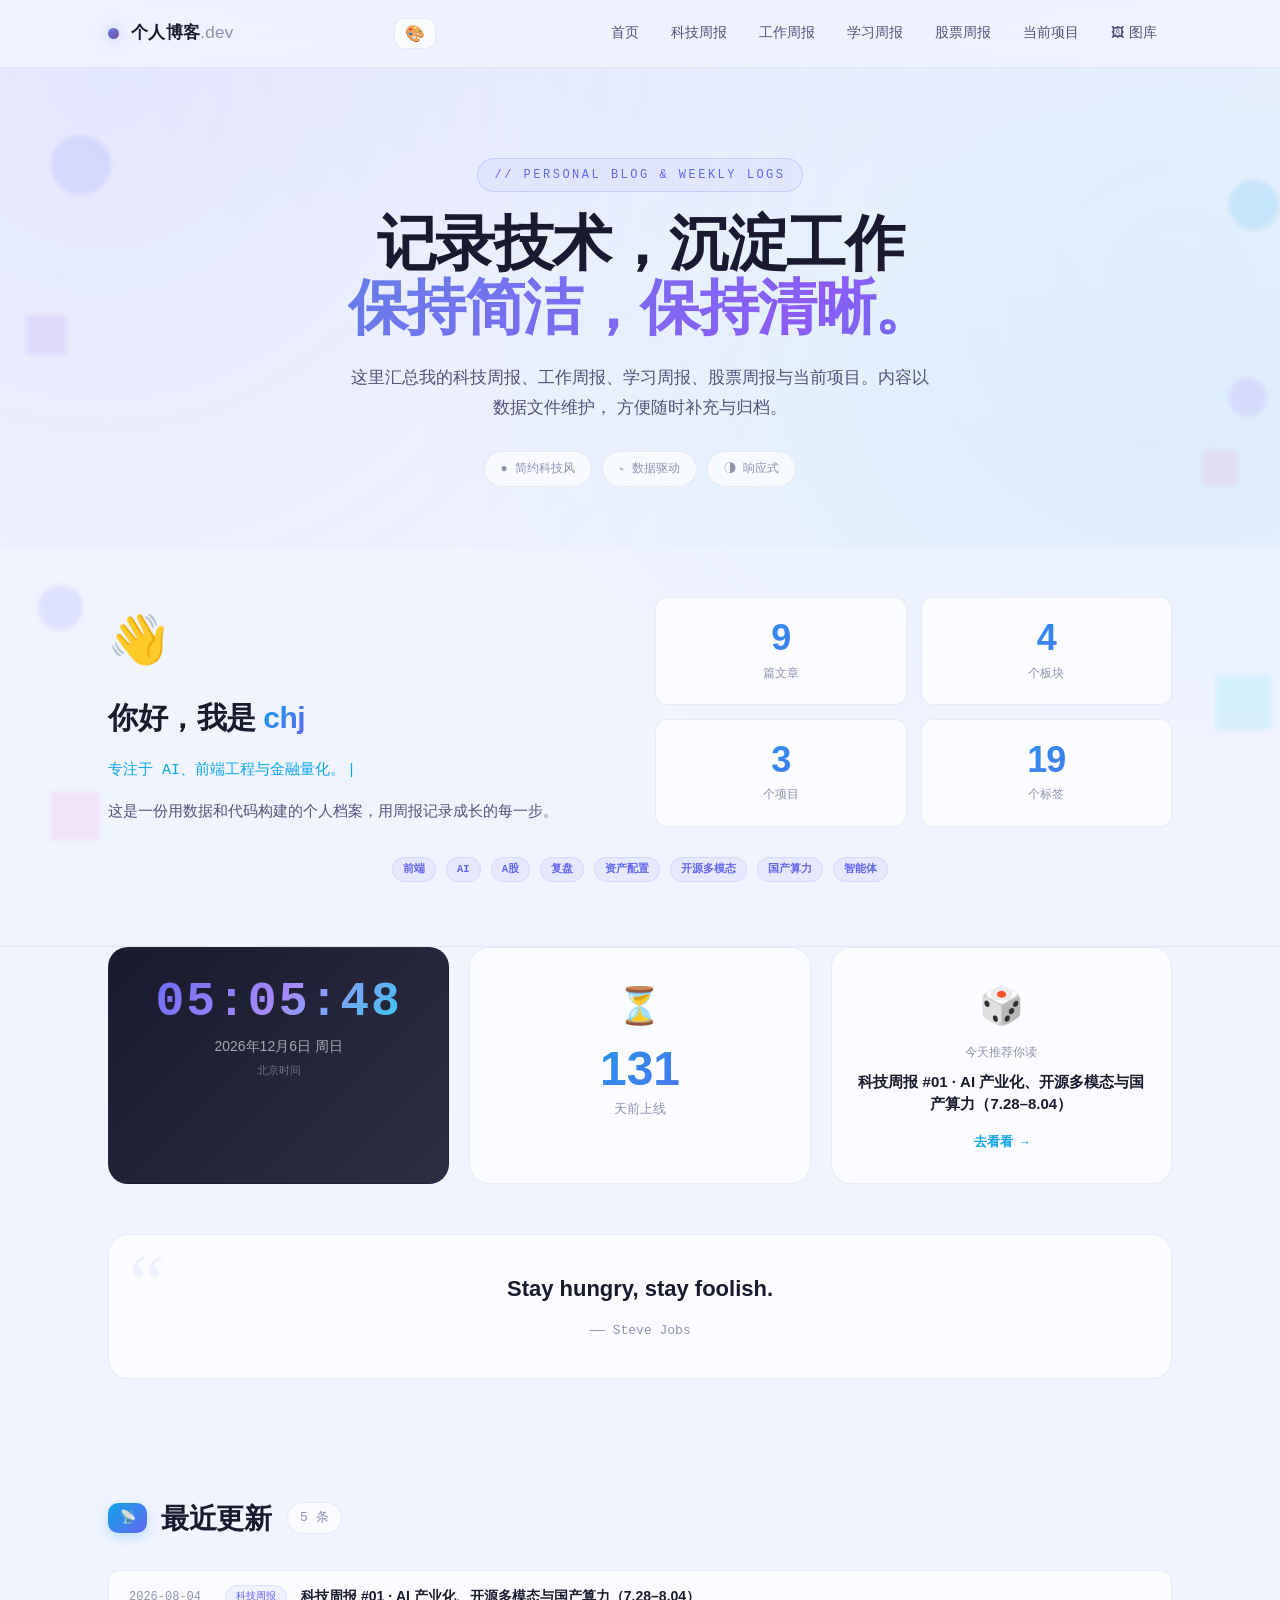
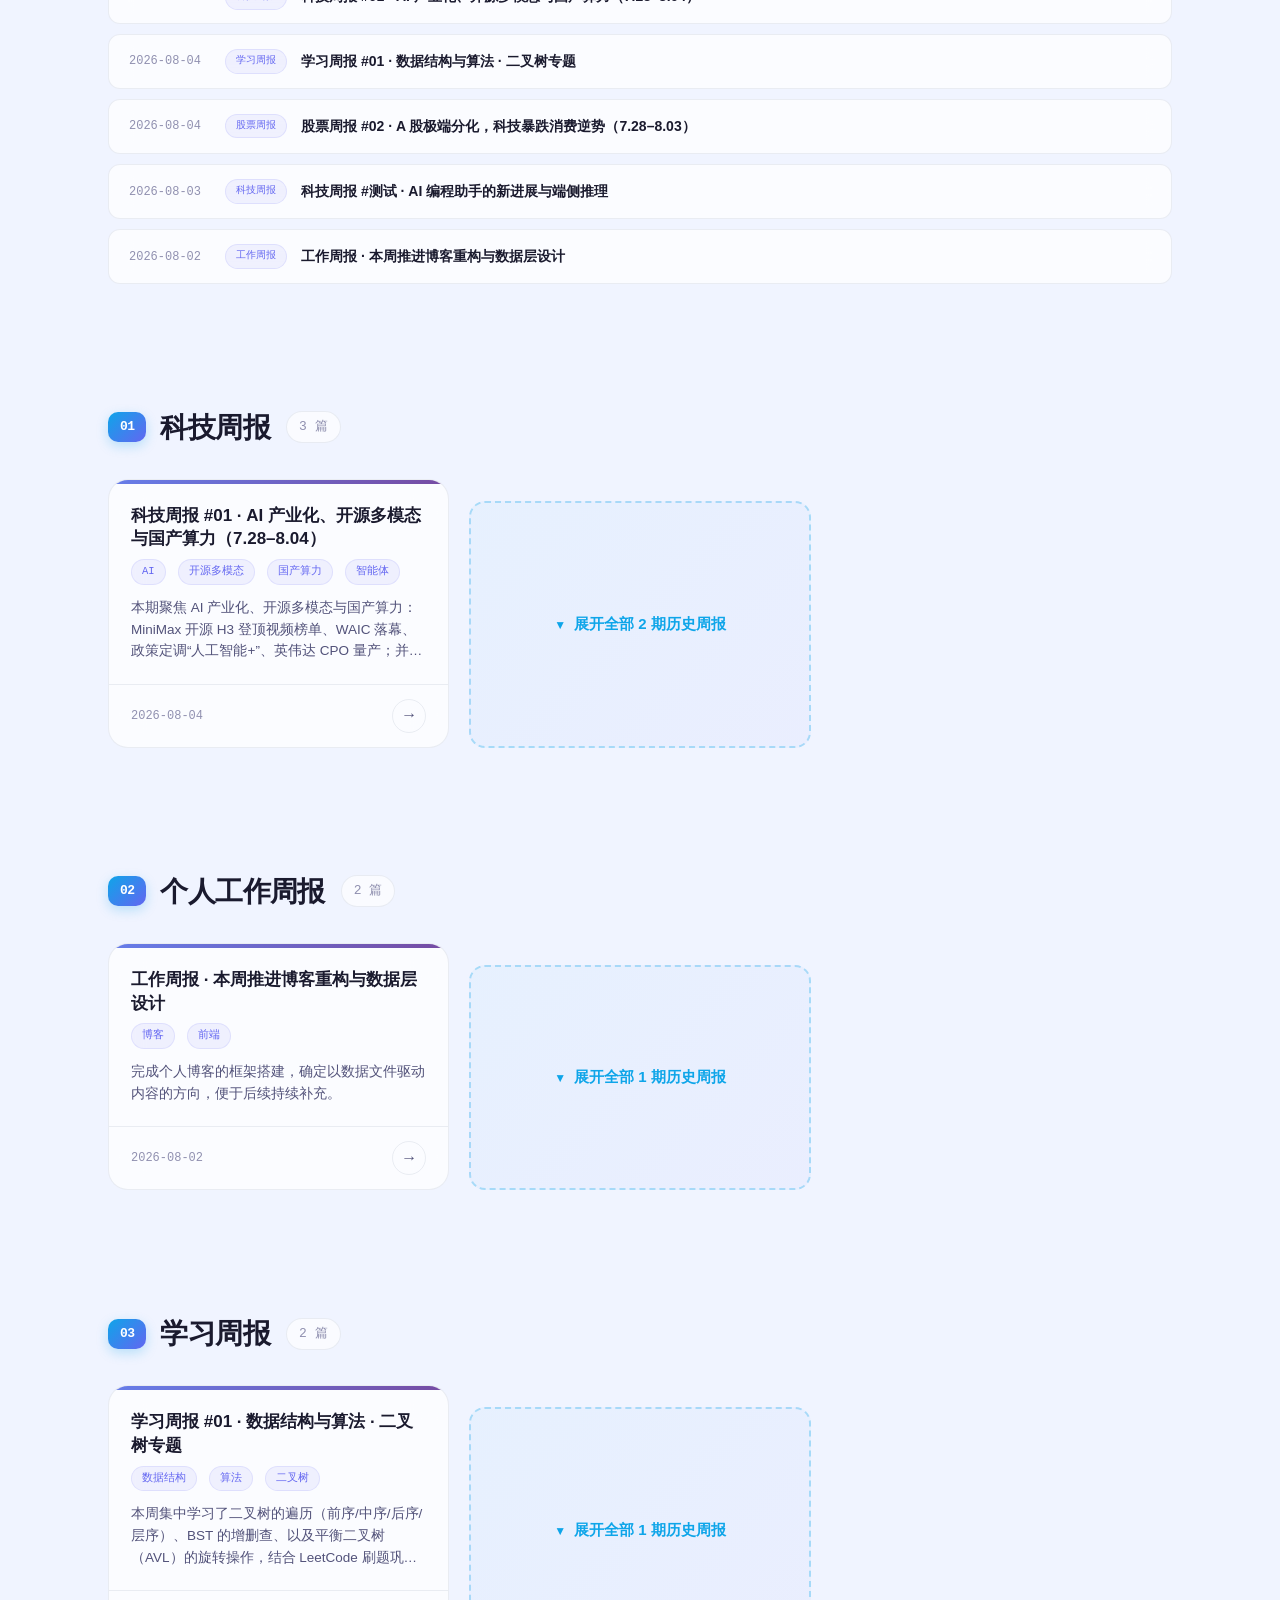
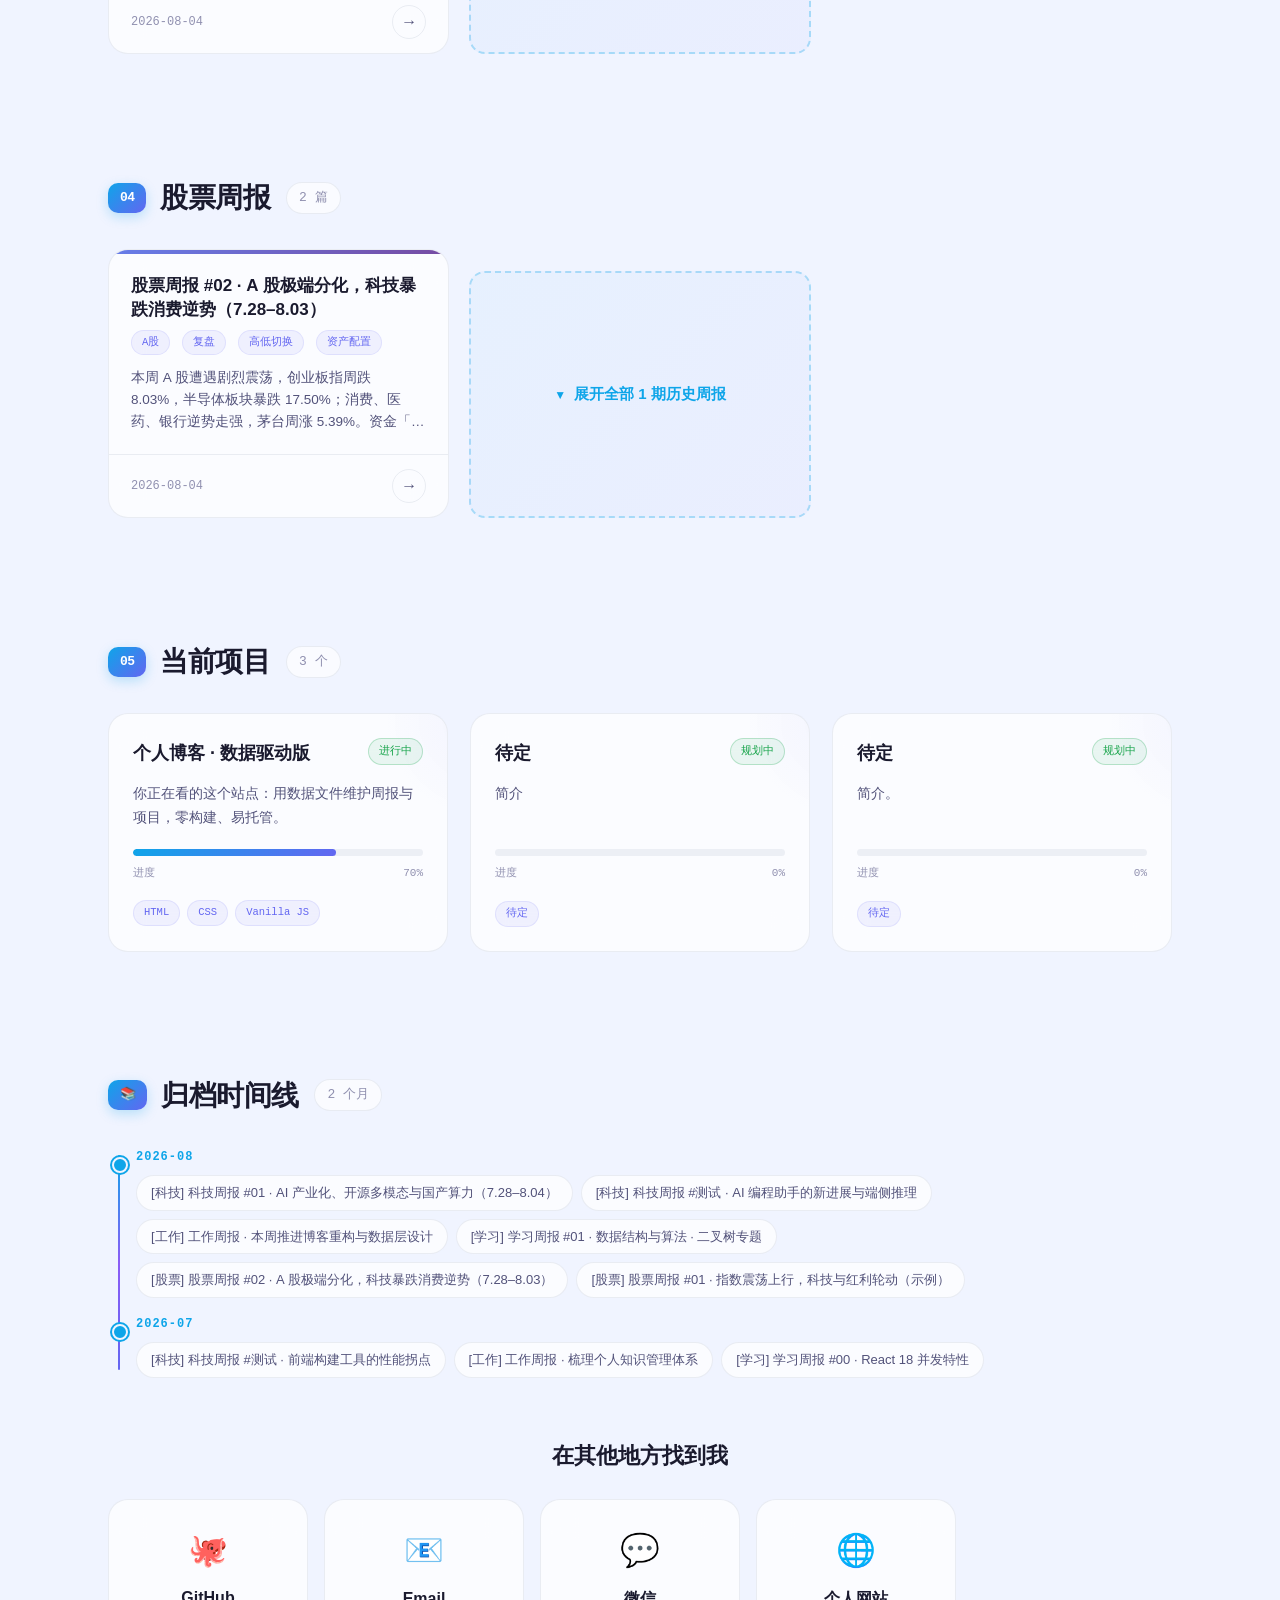
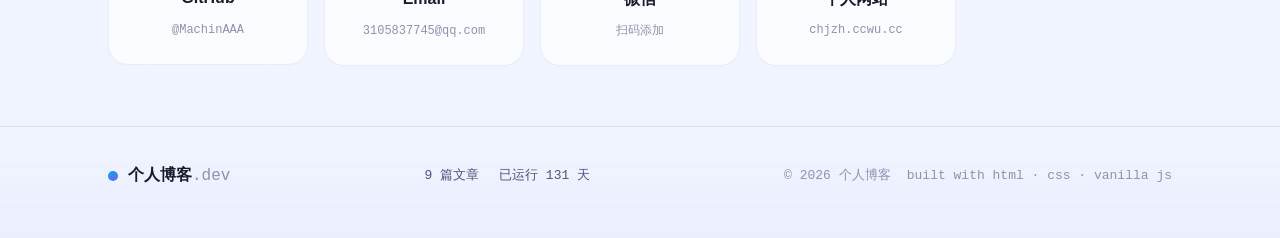
==== commit 8bc33d84: "更新内容 2026-08-09_09:32" ====
--- a/index.html
+++ b/index.html
@@ -54,7 +54,7 @@
         <div class="about-grid">
           <div class="about-intro">
             <div class="about-avatar">👋</div>
-            <h2>你好，我是 <span class="about-name">chjzh</span></h2>
+            <h2>你好，我是 <span class="about-name">chj</span></h2>
             <p class="about-bio" id="tw-text"></p>
             <p class="about-sub">这是一份用数据和代码构建的个人档案，用周报记录成长的每一步。</p>
           </div>
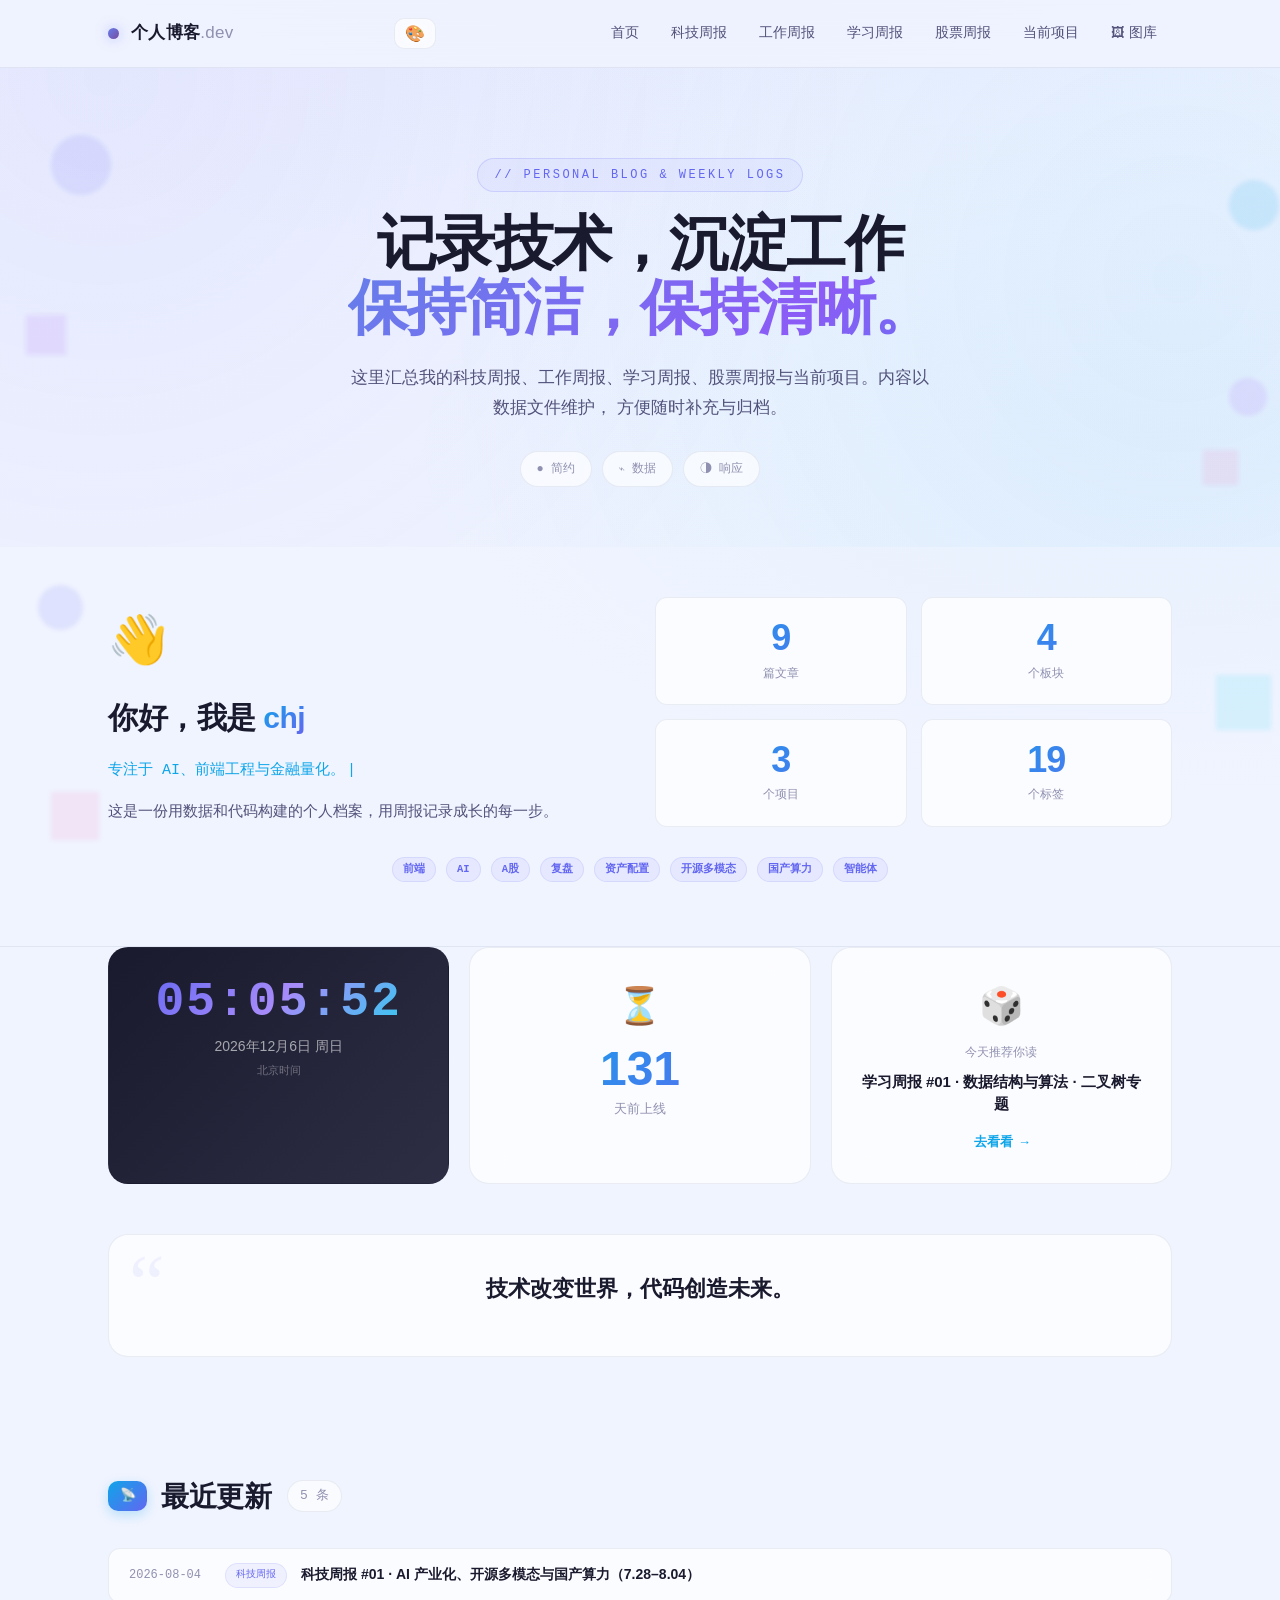
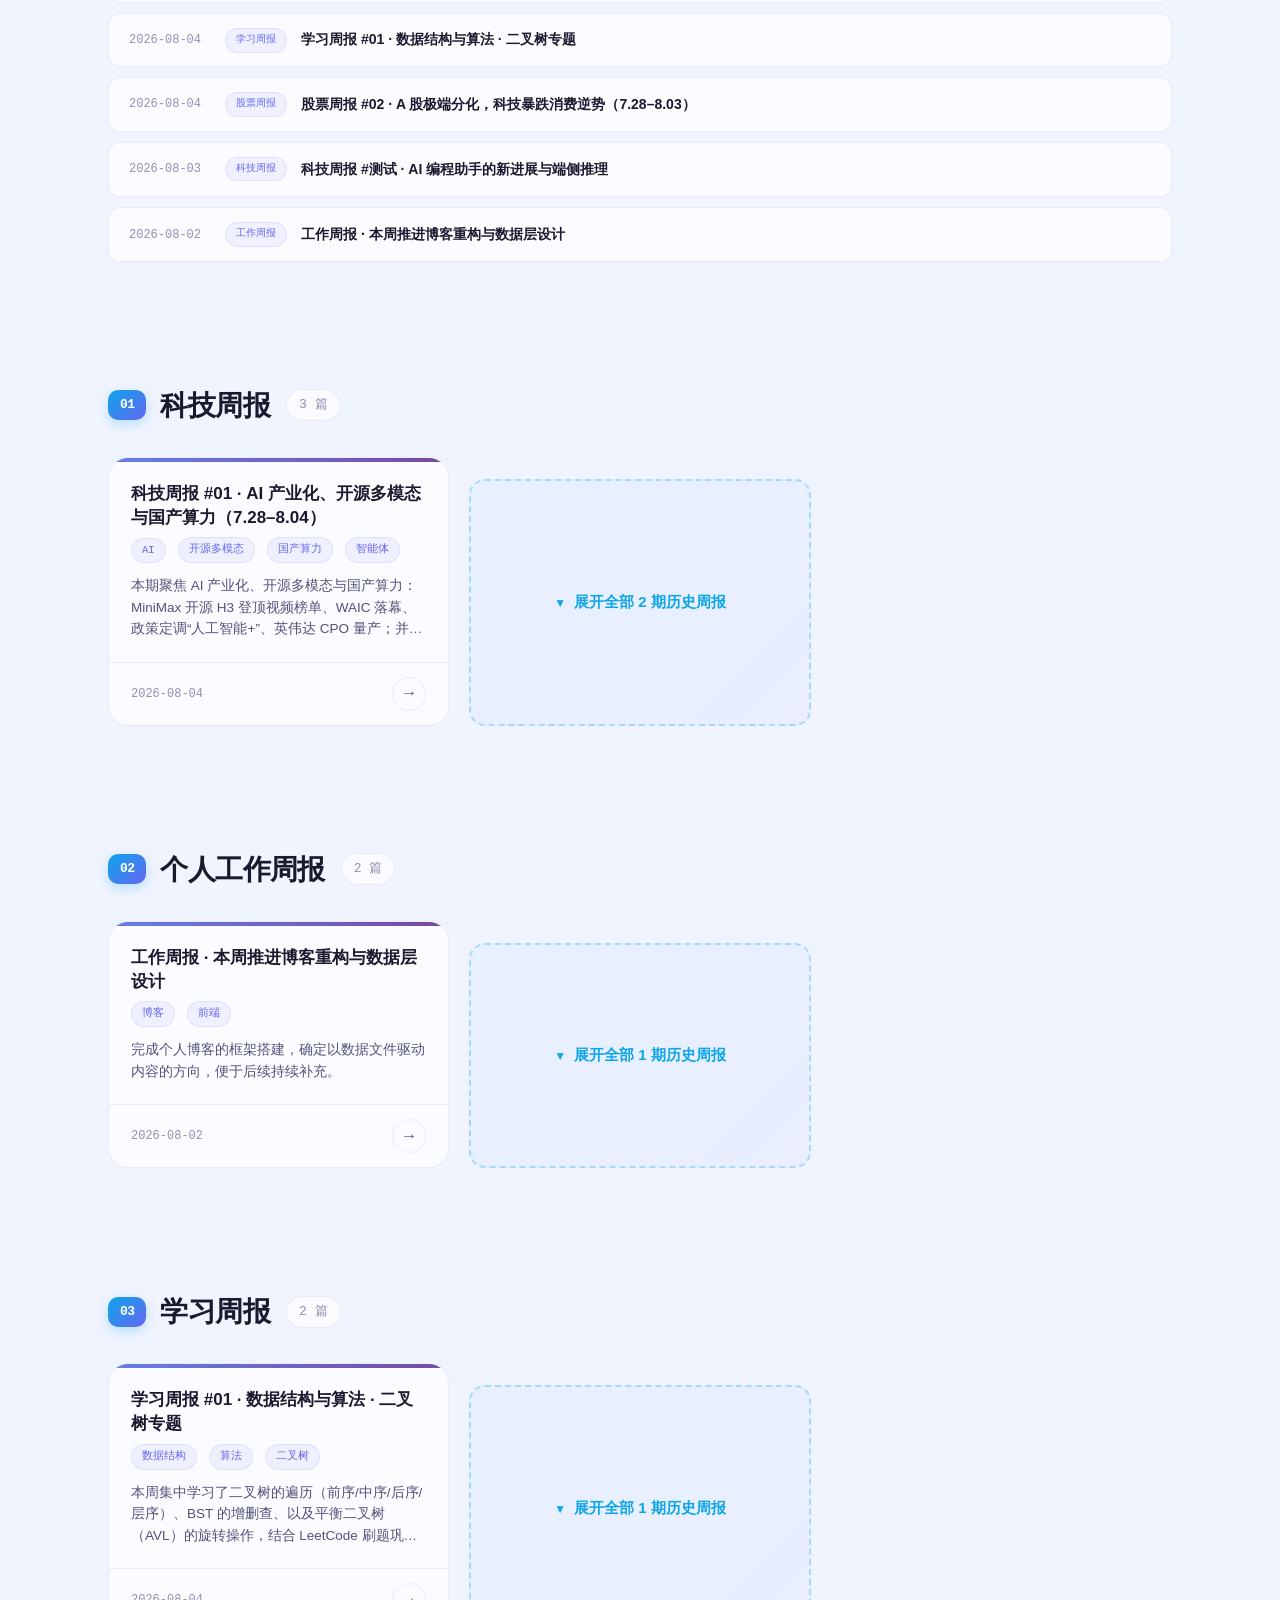
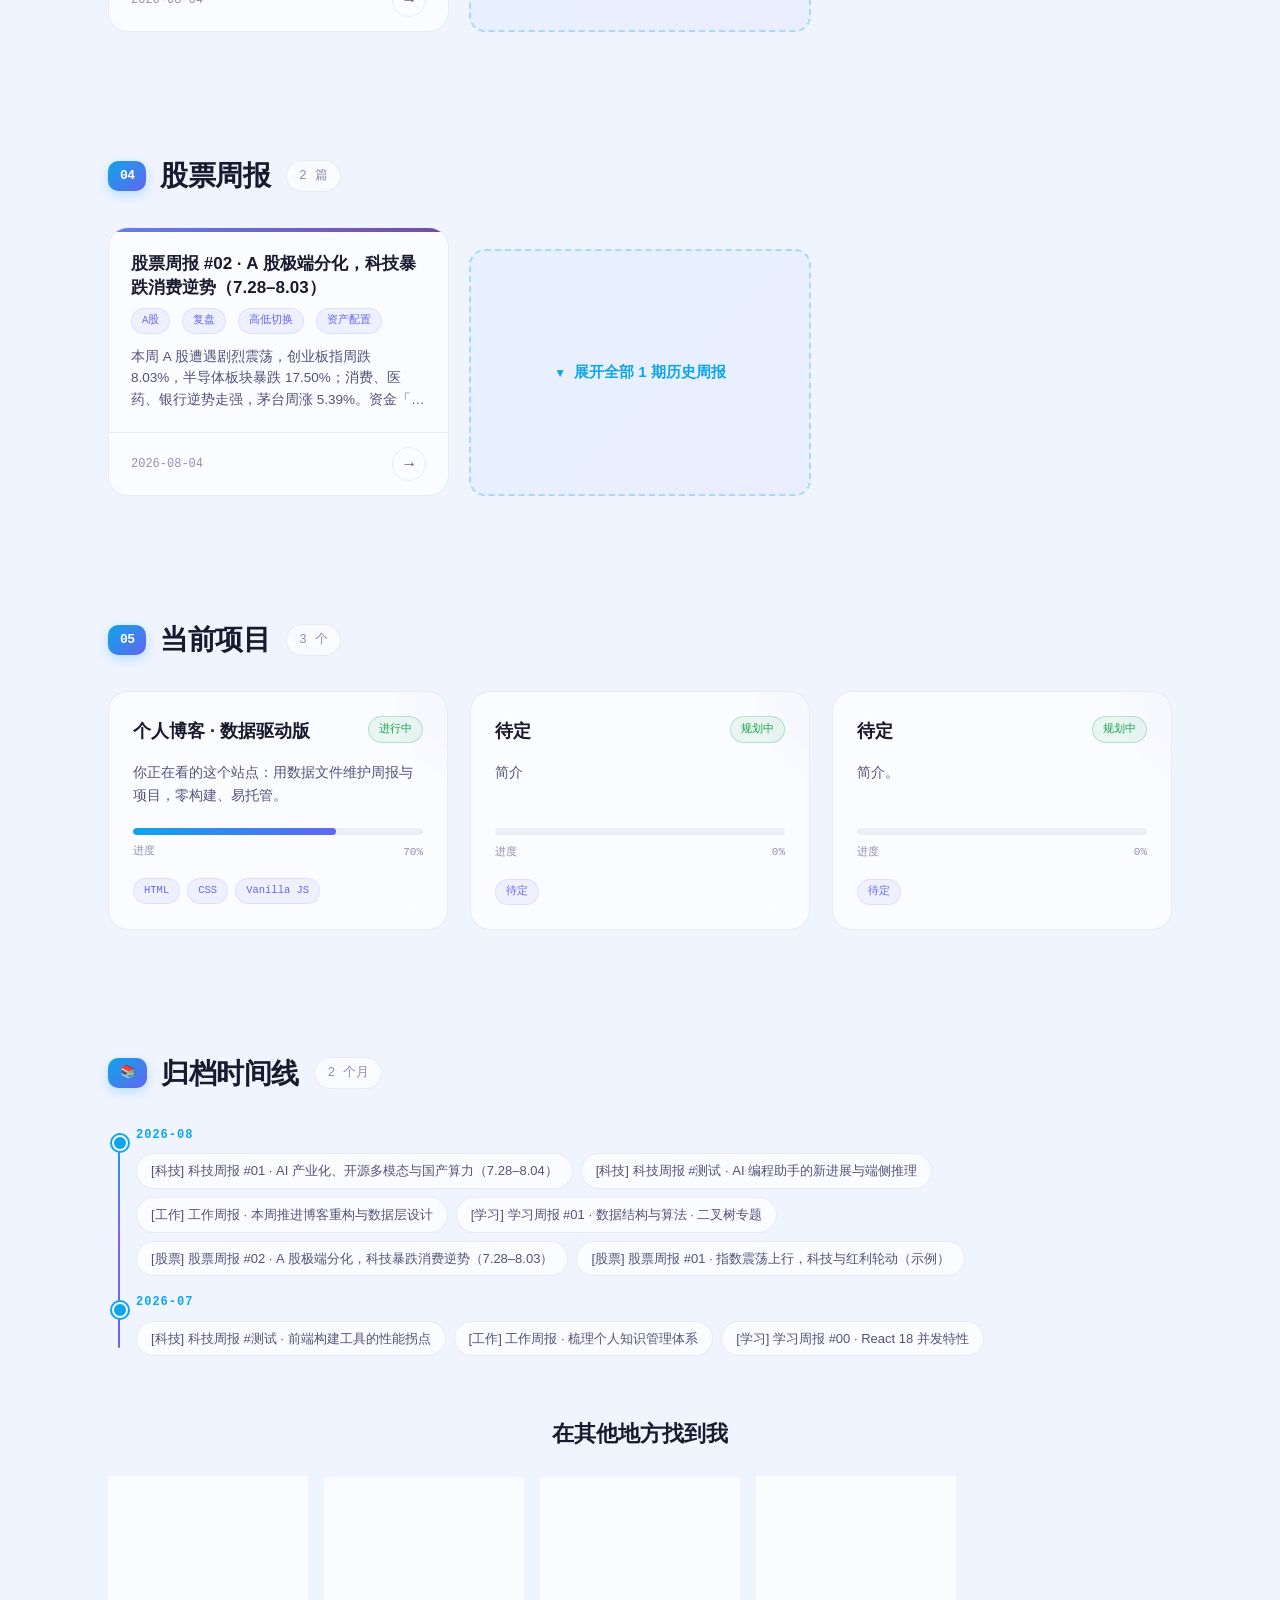
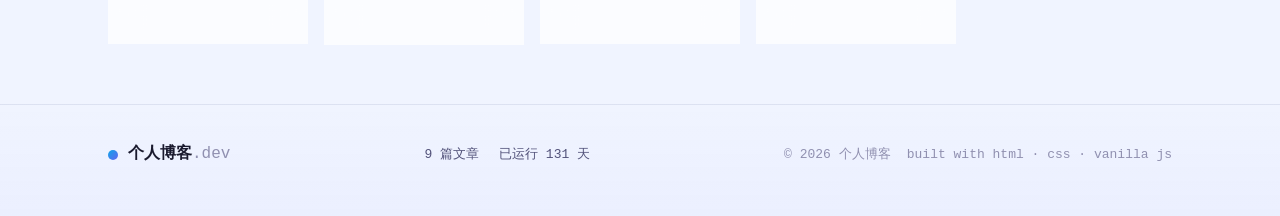
==== commit 3e9c41e8: "更新内容 2026-08-09_09:44" ====
--- a/index.html
+++ b/index.html
@@ -3,7 +3,7 @@
 <head>
   <meta charset="UTF-8" />
   <meta name="viewport" content="width=device-width, initial-scale=1.0" />
-  <title>个人博客 · 科技 / 工作 / 学习 / 股票周报 / 当前项目</title>
+  <title>我的网站</title>
   <meta name="description" content="简约科技风个人博客：科技周报、工作周报、学习周报、股票周报与当前项目。" />
   <link rel="stylesheet" href="assets/css/style.css" />
 </head>
@@ -41,9 +41,9 @@
           方便随时补充与归档。
         </p>
         <div class="meta">
-          <span>● 简约科技风</span>
-          <span>⌁ 数据驱动</span>
-          <span>◑ 响应式</span>
+          <span>● 简约</span>
+          <span>⌁ 数据</span>
+          <span>◑ 响应</span>
         </div>
       </div>
     </header>
